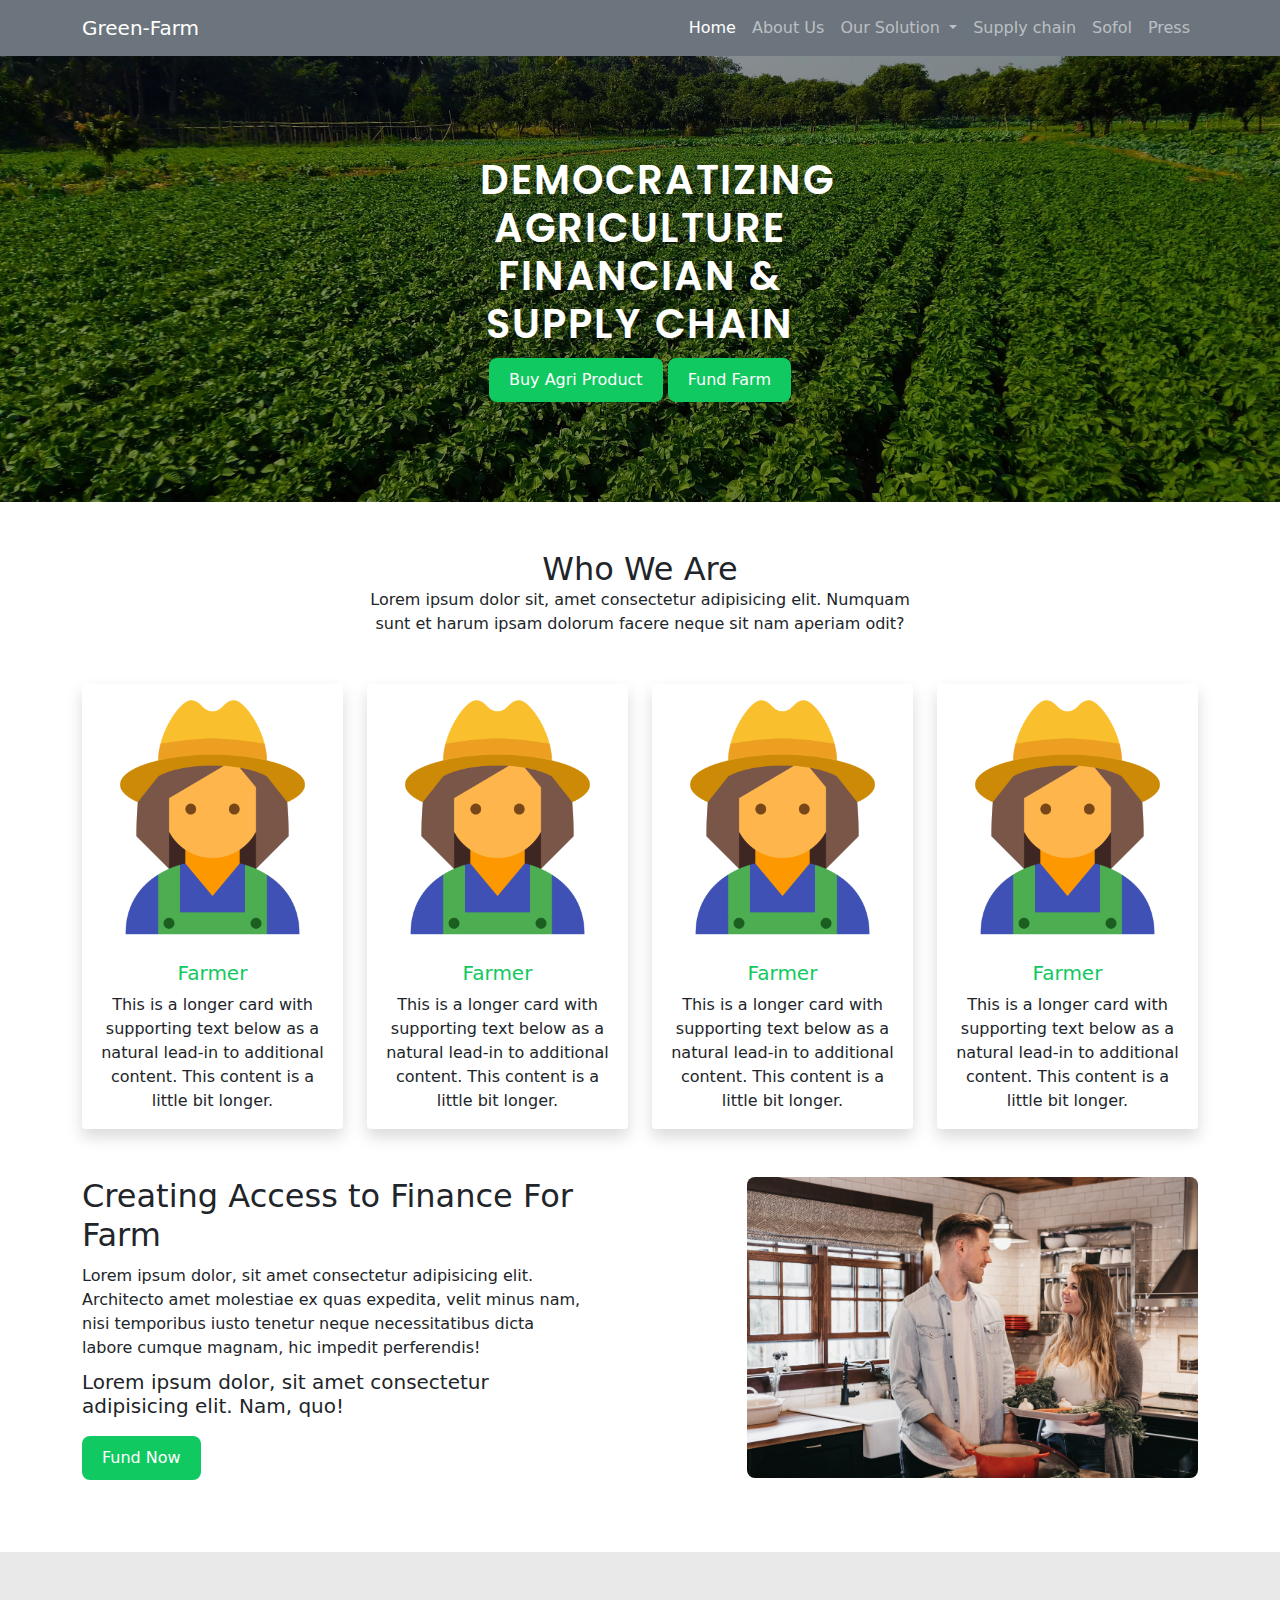
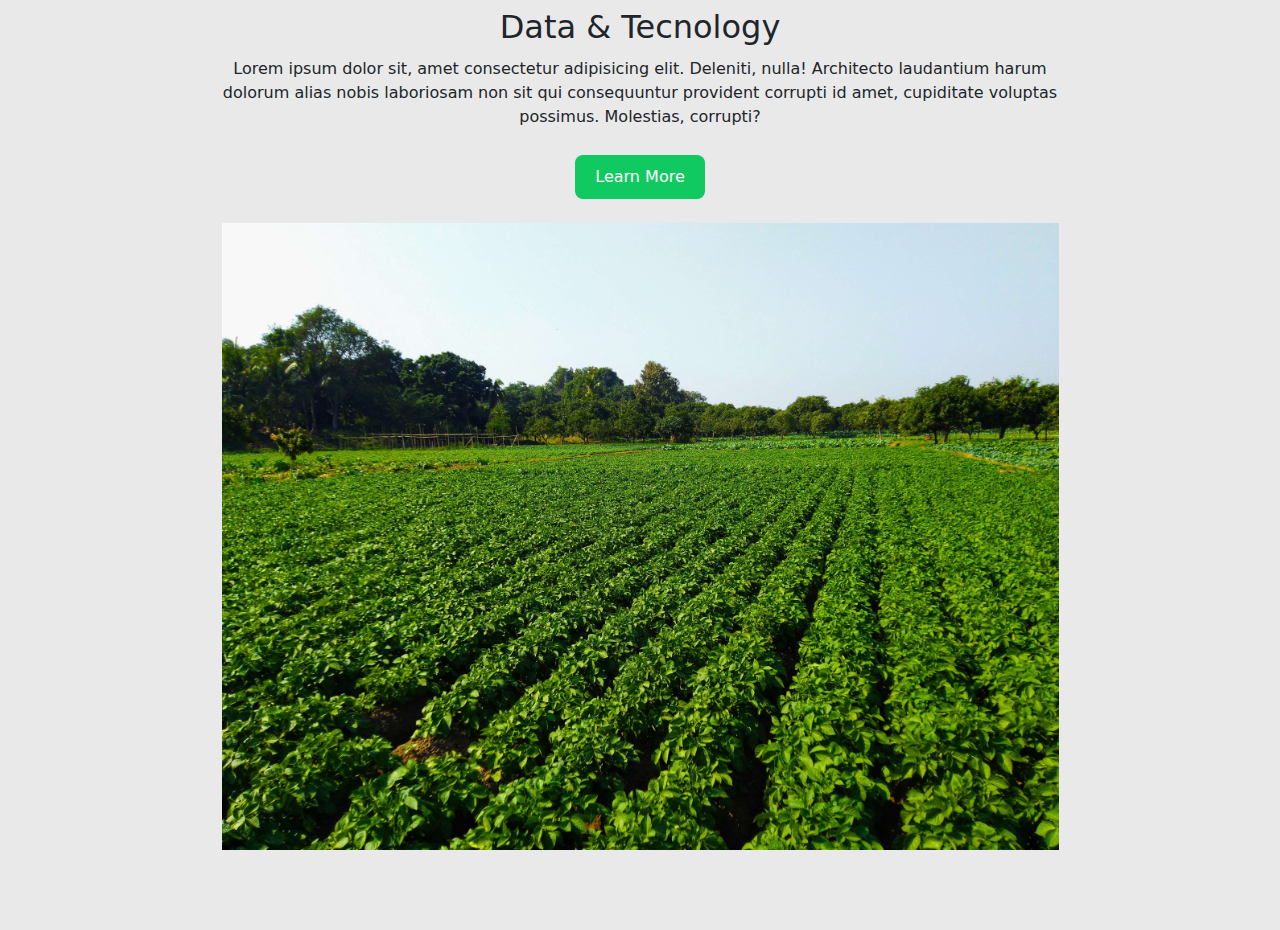
==== index.html @ dd6ae9fb "responsive" ====
<!DOCTYPE html>
<html lang="en">
<head>
    <meta charset="UTF-8">
    <meta http-equiv="X-UA-Compatible" content="IE=edge">
    <meta name="viewport" content="width=device-width, initial-scale=1.0">
    <!-- boostrap css -->
    <link rel="stylesheet" href="css/bootstrap.min.css">
    <!-- custome css -->
    <link rel="stylesheet" href="css/style.css">
    <!-- google font -->
    <link rel="preconnect" href="https://fonts.googleapis.com">
    <link rel="preconnect" href="https://fonts.gstatic.com" crossorigin>
    <link href="https://fonts.googleapis.com/css2?family=Poppins:wght@100;200;300;400;500;600;700;800;900&display=swap"
        rel="stylesheet">
    <title>Document</title>
</head>
<body> 
    <header>
        <!-- navbar start -->
        <nav class="navbar navbar-expand-lg navbar-dark bg-secondary">
            <div class="container">
                <a class="navbar-brand" href="#">
                    <!-- <img src="" alt=""> -->
                    <span>Green-Farm</span>
                </a>
                <button class="navbar-toggler" type="button" data-bs-toggle="collapse" data-bs-target="#navbarSupportedContent"
                    aria-controls="navbarSupportedContent" aria-expanded="false" aria-label="Toggle navigation">
                    <span class="navbar-toggler-icon"></span>
                </button>
                <div class="collapse navbar-collapse" id="navbarSupportedContent">
                    <ul class="navbar-nav ms-auto mb-2 mb-lg-0">
                        <li class="nav-item">
                            <a class="nav-link active" aria-current="page" href="#">Home</a>
                        </li>
                        <li class="nav-item">
                            <a class="nav-link" href="#">About Us</a>
                        </li>
                        <li class="nav-item dropdown">
                            <a class="nav-link dropdown-toggle" href="#" id="navbarDropdown" role="button"
                                data-bs-toggle="dropdown" aria-expanded="false">
                                Our Solution
                            </a>
                            <ul class="dropdown-menu" aria-labelledby="navbarDropdown">
                                <li><a class="dropdown-item" href="#">Action</a></li>
                                <li><a class="dropdown-item" href="#">Another action</a></li>
                                <li>
                                    <hr class="dropdown-divider">
                                </li>
                                <li><a class="dropdown-item" href="#">Something else here</a></li>
                            </ul>
                        </li>
                        <li class="nav-item">
                            <a class="nav-link" href="#">Supply chain</a>
                        </li>
                        <li class="nav-item">
                            <a class="nav-link" href="#">Sofol</a>
                        </li>
                        <li class="nav-item">
                            <a class="nav-link" href="#">Press</a>
                        </li>
                    </ul>
                </div>
            </div>
        </nav>
        <!-- navbar end -->
        <!-- banner part start -->
        <section id="banner-part">
            <div class="banner">
                <div class="overlay">
                    <div class="container">
                       <div class="d-flex justify-content-center align-items-center ">
                            <div class="text-center banner-width">
                                <h1>Democratizing agriculture financian & supply chain</h1>
                                <div class="d-grid gap-3 d-md-block">
                                    <button class=" btn-farm" type="button"><a href="#">Buy Agri Product</a></button>
                                    <button class=" btn-farm " type="button"><a href="#">Fund Farm</a></button>
                                </div>
                            </div>
                       </div>
                    </div>
                </div>
            </div>
        </section>
        <!-- banner part end -->
    </header>
    <main>
        <!-- who-we-are part start  -->
        <section>
            <div class="container my-5">
                <div class="d-flex justify-content-center">
                   <div class="w-50 text-center">
                        <h2>Who We Are</h2>
                        <p>Lorem ipsum dolor sit, amet consectetur adipisicing elit. Numquam sunt et harum ipsam dolorum facere neque sit nam
                            aperiam odit?
                        </p>
                   </div>
                </div>
                <div class="row row-cols-1 row-cols-md-2 row-cols-lg-4 g-4 mt-4 ">
                    <div class="col">
                        <div class="card h-100 shadow border-0">
                            <img src="images/card-img/farmer-30.png" class="card-img-top" alt="...">
                            <div class="card-body text-center">
                                <h5 class="card-title title-text">Farmer</h5>
                                <p class="card-text">This is a longer card with supporting text below as a natural lead-in to additional
                                    content. This content is a little bit longer.</p>
                            </div>
                        </div>
                    </div>
                    <div class="col">
                        <div class="card h-100 shadow border-0">
                            <img src="images/card-img/farmer-30.png" class="card-img-top" alt="...">
                            <div class="card-body text-center">
                                <h5 class="card-title title-text">Farmer</h5>
                                <p class="card-text">This is a longer card with supporting text below as a natural lead-in to additional
                                    content. This content is a little bit longer.</p>
                            </div>
                        </div>
                    </div>
                    <div class="col">
                        <div class="card h-100 shadow border-0">
                            <img src="images/card-img/farmer-30.png" class="card-img-top" alt="...">
                            <div class="card-body text-center">
                                <h5 class="card-title title-text">Farmer</h5>
                                <p class="card-text">This is a longer card with supporting text below as a natural lead-in to additional
                                    content. This content is a little bit longer.</p>
                            </div>
                        </div>
                    </div>
                    <div class="col">
                        <div class="card h-100 shadow border-0">
                            <img src="images/card-img/farmer-30.png" class="card-img-top" alt="...">
                            <div class="card-body text-center">
                                <h5 class="card-title title-text">Farmer</h5>
                                <p class="card-text">This is a longer card with supporting text below as a natural lead-in to additional
                                    content. This content is a little bit longer.</p>
                            </div>
                        </div>
                    </div>
                </div>
            </div>
        </section>
        <!-- who-we-are part end  -->
        <!-- Finance for farm start -->
        <section>
            <div class="container my-5">
                <div class="row">
                    <div class="col-12 col-md-12 col-lg-7  text-padding">
                        <h2 class="text-bottom">Creating Access to Finance For Farm</h2>
                        <p class="text-bottom" >Lorem ipsum dolor, sit amet consectetur adipisicing elit. Architecto amet molestiae ex quas expedita, velit minus nam, nisi temporibus iusto tenetur neque necessitatibus dicta labore cumque magnam, hic impedit perferendis!</p>
                        <h5 class="text-bottom">Lorem ipsum dolor, sit amet consectetur adipisicing elit. Nam, quo!</h5>
                        <button class="btn-farm mt-2 mb-md-4" type="button"><a href="#">Fund Now </a></button>
                    </div>
                    <div class="col-12 col-md-12 col-lg-5">
                        <img src="images/we.jpg" class="img-fluid image-border" alt="">
                    </div>
                </div>

            </div>
        </section>
        <!-- Finance for farm end-->
        <!-- Data and tecnology start -->
            <section class="bg-data p-2">
                <div class="container my-5">
                    <div class="d-flex justify-content-center">
                        <div class="w-75 text-center">
                            <h2 class="text-bottom">Data & Tecnology</h2>
                            <p class="text-bottom">Lorem ipsum dolor sit, amet consectetur adipisicing elit. Deleniti, nulla! Architecto laudantium harum dolorum alias nobis laboriosam non sit qui consequuntur provident corrupti id amet, cupiditate voluptas possimus. Molestias, corrupti?
                            </p>
                            <button class="btn-farm mt-3" type="button"><a href="#">Learn More </a></button>
                            <img src="images/farm-1.jpg" class="img-fluid mt-4 mb-md-4" alt="">
                        </div>
                    </div>
                </div>
            </section>        
        <!-- Data and tecnology end -->
    </main>

    




  <script src="js/jquery-1.12.4.min.js"></script>
  <script src="js/bootstrap.bundle.min.js"></script>
  <script src="js/script.js"></script>  
</body>
</html>
---- css/style.css ----
*{
    margin: 0;
    padding: 0;
}
ul,li{
    list-style: none;
}
a{
    display: inline-block;
    text-decoration: none;
}
h1,h2,h3,h4,h5,h6,p{
    margin: 0;
}
/* banner part */
#banner-part .banner{
    background: url(../images/farm-1.jpg) no-repeat center;
    background-size: cover;
}
#banner-part .banner .overlay{
    width: 100%;
    height: 100%;
    background: rgba(0, 0, 0,0.4);
    color: #fff;
    padding: 100px;
}
#banner-part .banner .overlay .banner-width{
    width: 25vw;
}
#banner-part .banner .overlay h1{
    text-transform: uppercase;
    font-size: 40px;
    font-family: 'Poppins', sans-serif;
    font-weight: 600;
    letter-spacing: 2px;
}
#banner-part .banner .overlay button{
    margin-top: 10px;
    transition: .4s;
}
button a{
    color: #fff;
    transition: .4s;
}
.btn-farm{
    border: none;
    background-color: rgb(16, 201, 96);
    padding: 10px 20px;
    border-radius: 8px;
}
#banner-part .banner .overlay button:hover{
    background-color: #fff;
}
#banner-part .banner .overlay button:hover a{
    color: rgb(16, 201, 96);
}
/* who we are part */
.title-text{
    color: rgb(16, 201, 96);
}
/* Finance for farm start  */
.text-padding{
    padding-right: 150px;
}
.text-bottom{
    margin-bottom: 10px;
}
.image-border{
    border-radius: 8px;
}
/* data and technology */
.bg-data{
    background-color: rgba(192, 192, 192, 0.356);
}
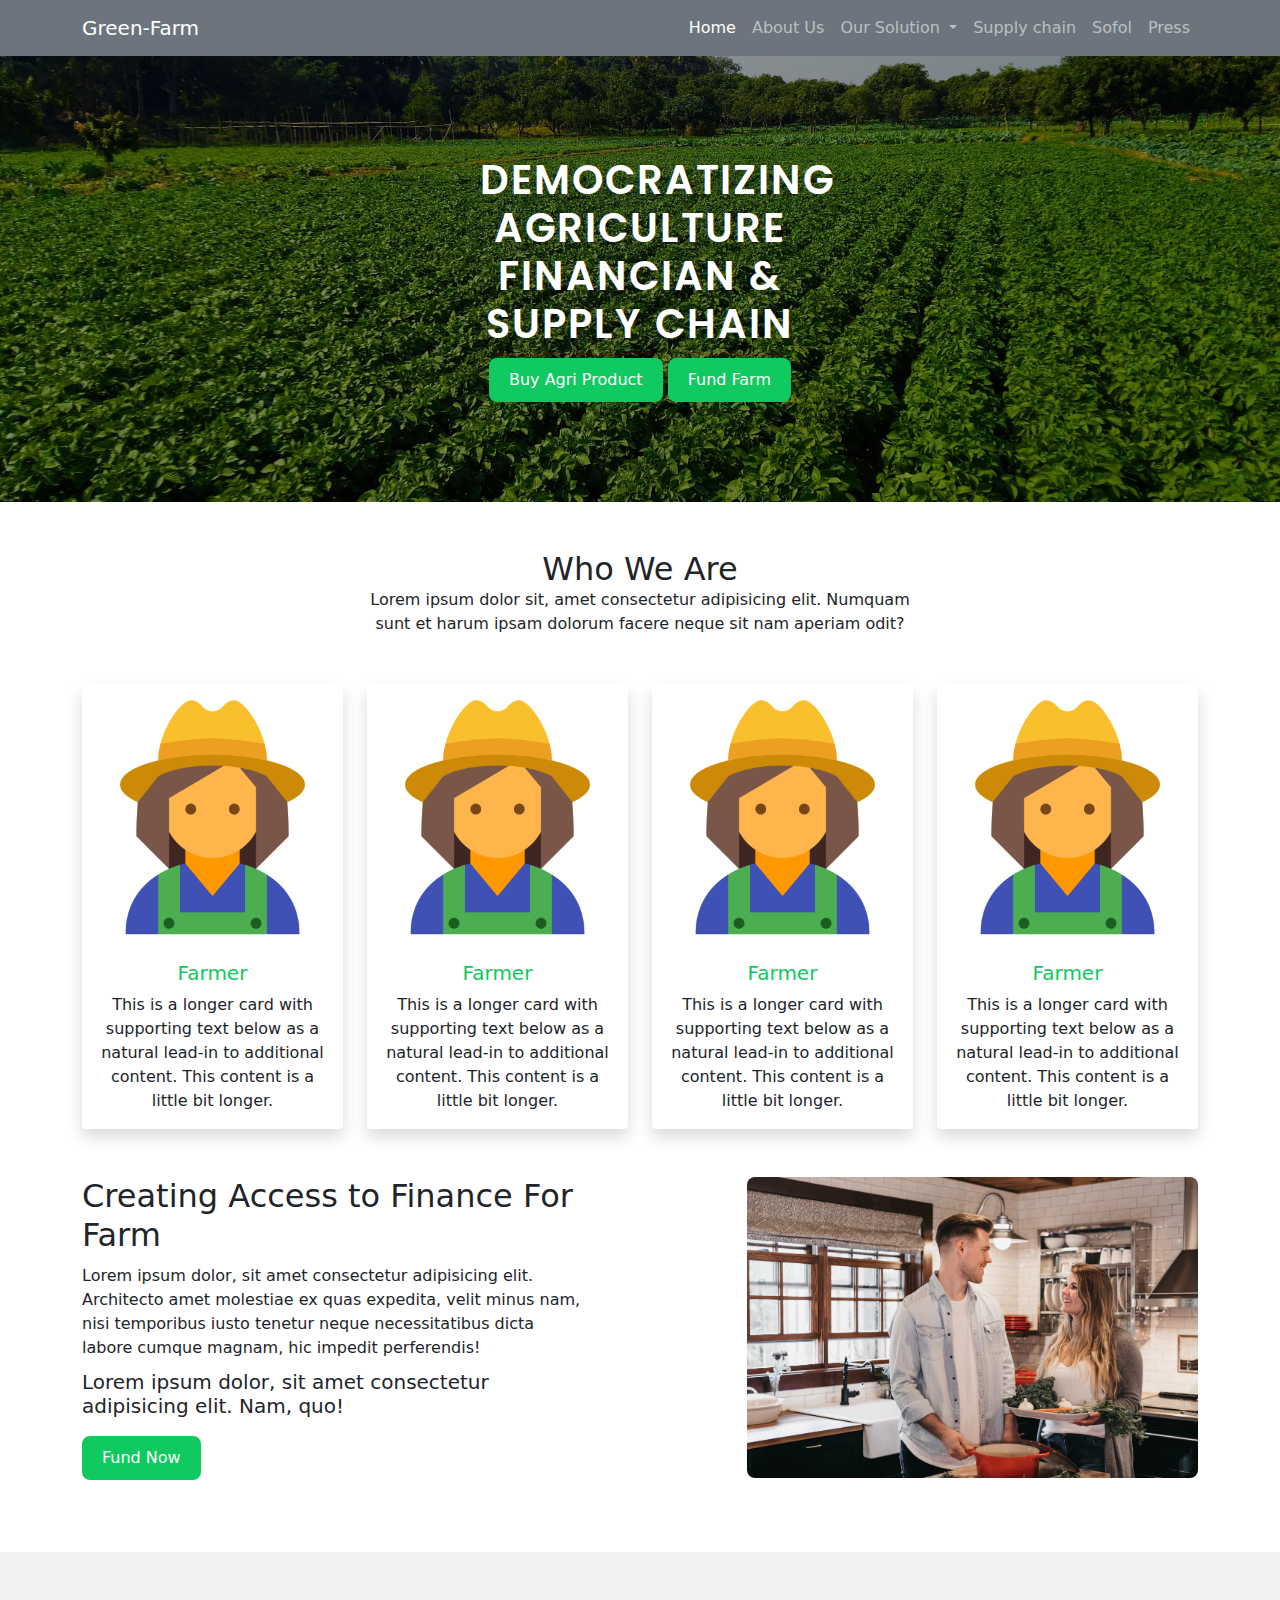
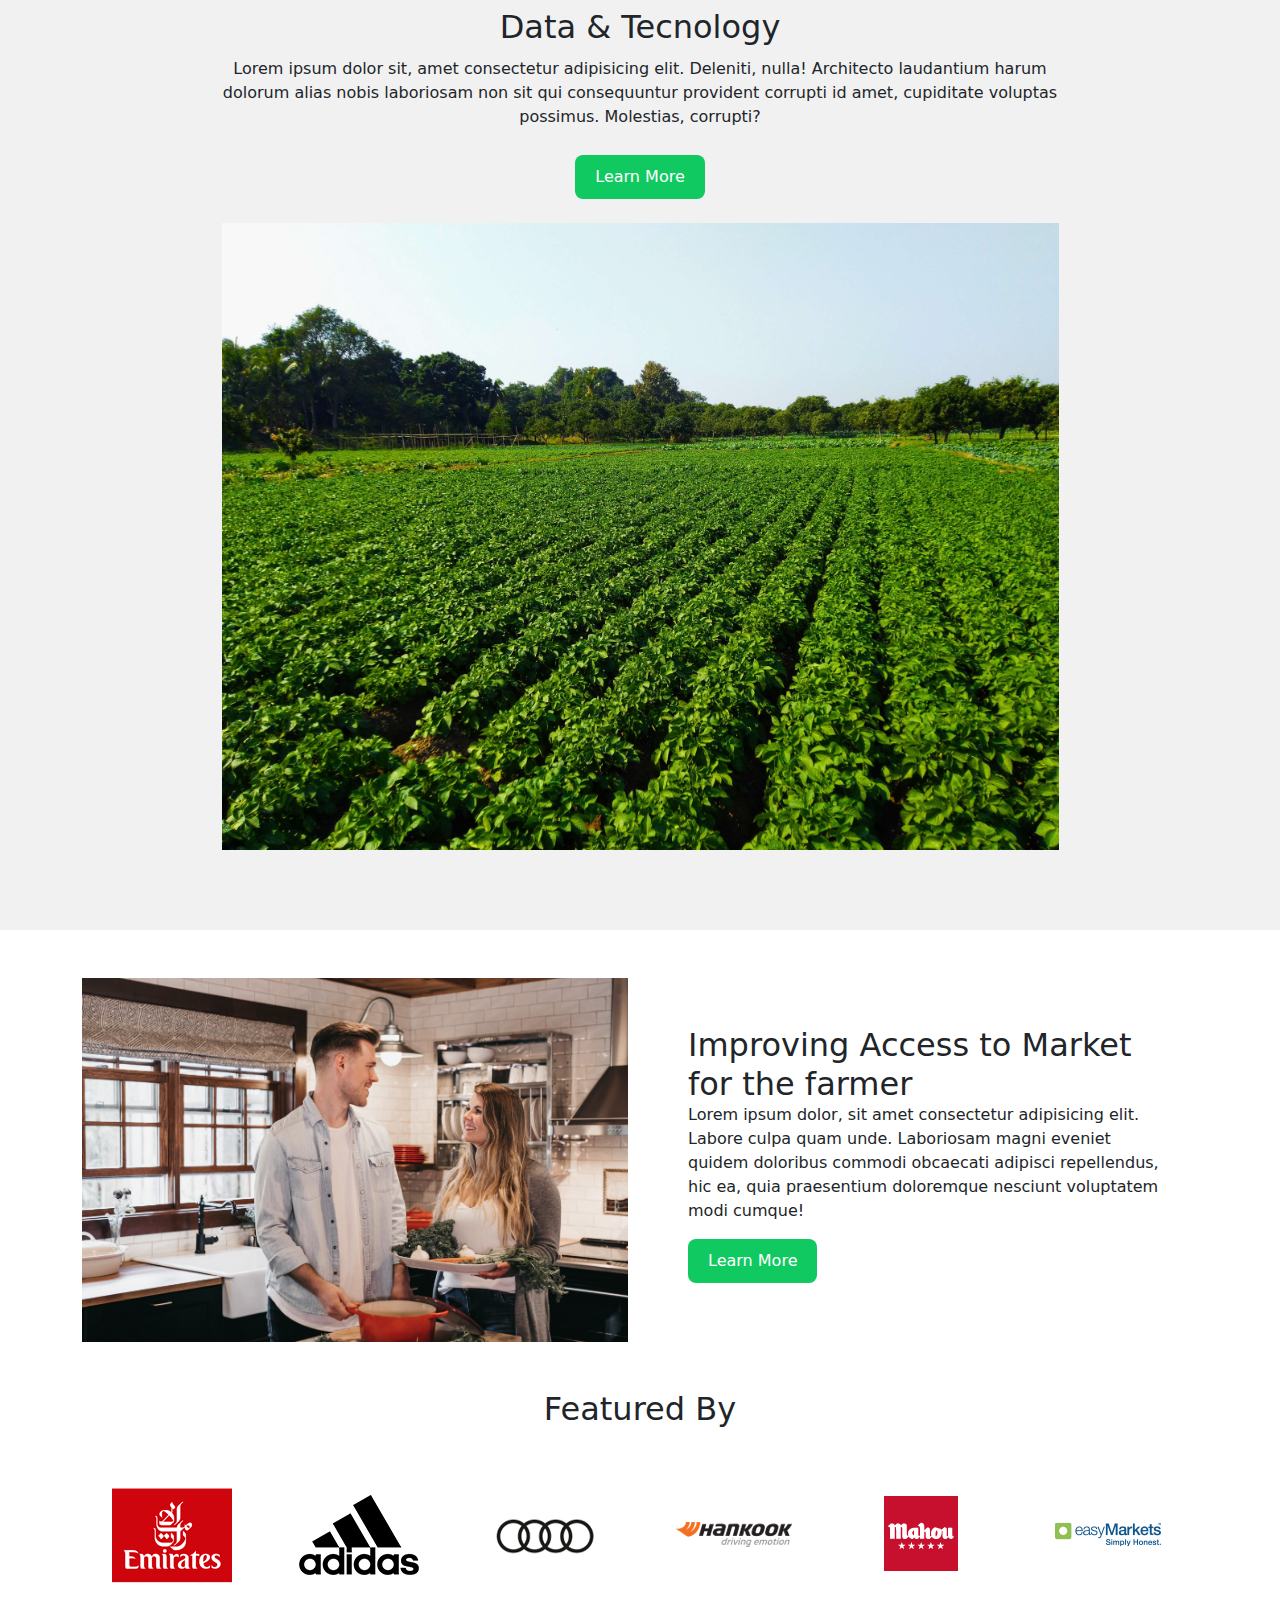
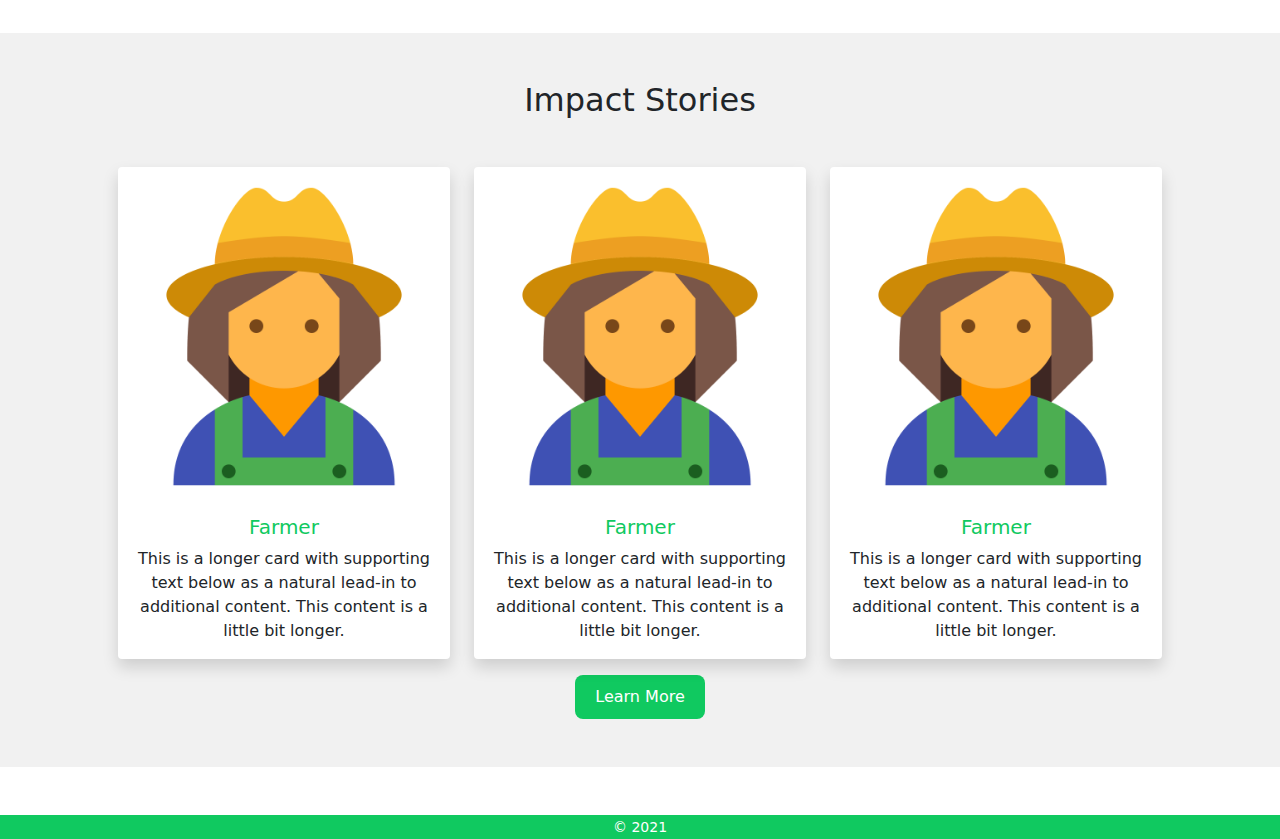
==== commit feac5647: "responsive" ====
--- a/index.html
+++ b/index.html
@@ -149,7 +149,7 @@
                         <h2 class="text-bottom">Creating Access to Finance For Farm</h2>
                         <p class="text-bottom" >Lorem ipsum dolor, sit amet consectetur adipisicing elit. Architecto amet molestiae ex quas expedita, velit minus nam, nisi temporibus iusto tenetur neque necessitatibus dicta labore cumque magnam, hic impedit perferendis!</p>
                         <h5 class="text-bottom">Lorem ipsum dolor, sit amet consectetur adipisicing elit. Nam, quo!</h5>
-                        <button class="btn-farm mt-2 mb-md-4" type="button"><a href="#">Fund Now </a></button>
+                        <button class="btn-farm mt-2 mb-md-4 mb-4" type="button"><a href="#">Fund Now </a></button>
                     </div>
                     <div class="col-12 col-md-12 col-lg-5">
                         <img src="images/we.jpg" class="img-fluid image-border" alt="">
@@ -174,7 +174,108 @@
                 </div>
             </section>        
         <!-- Data and tecnology end -->
+        <!-- Improving part start -->
+        <section>
+            <div class="container my-5">
+                <div class="row">
+                    <div class="col-12 col-md-12 col-lg-6">
+                        <img src="images/we.jpg" class="img-fluid" alt="">
+                    </div>
+                    <div class="col-12 col-md-12 col-lg-6 p-5">
+                        <h2>Improving Access to Market for the farmer</h2>
+                        <p>Lorem ipsum dolor, sit amet consectetur adipisicing elit. Labore culpa quam unde. Laboriosam magni eveniet quidem doloribus commodi obcaecati adipisci repellendus, hic ea, quia praesentium doloremque nesciunt voluptatem modi cumque!</p>
+                        <button class="btn-farm mt-3" type="button"><a href="#">Learn More </a></button>
+                    </div>
+                </div>
+            </div>
+        </section>
+        <!-- Improving part end -->
+        <!-- featured part start -->
+        <section>
+            <div class="container my-5">
+                <div class="d-flex justify-content-center">
+                    <div class="w-50 text-center">
+                        <h2>Featured By</h2>
+                    </div>
+                </div>
+                <div class="row mt-5 g-2 text-center">
+                    <div class="col-6 col-md-3 col-lg-2">
+                        <img src="images/patner-logo/patner-1.png" class="img-fluid" alt="">
+                    </div>
+                    <div class="col-6 col-md-3 col-lg-2">
+                        <img src="images/patner-logo/patner-2.png" class="img-fluid" alt="">
+                    </div>
+                    <div class="col-6 col-md-3 col-lg-2">
+                        <img src="images/patner-logo/patner-3.png" class="img-fluid" alt="">
+                    </div>
+                    <div class="col-6 col-md-3 col-lg-2">
+                        <img src="images/patner-logo/patner-4.png" class="img-fluid" alt="">
+                    </div>
+                    <div class="col-6 col-md-3 col-lg-2">
+                        <img src="images/patner-logo/patner-5.png" class="img-fluid" alt="">
+                    </div>
+                    <div class="col-6 col-md-3 col-lg-2">
+                        <img src="images/patner-logo/patner-6.png" class="img-fluid" alt="">
+                    </div>
+                </div>
+            </div>
+        </section>
+        <!-- featured part end -->
+        <!-- stroies start -->
+                <section class="bg-data">
+                    <div class="container my-5 p-5">
+                        <div class="d-flex justify-content-center">
+                            <div class="w-50 text-center">
+                                <h2>Impact Stories</h2>
+                            </div>
+                        </div>
+                        <div class="row row-cols-1 row-cols-md-2 row-cols-lg-3 g-4 mt-4 ">
+                            <div class="col">
+                                <div class="card h-100 shadow border-0">
+                                    <img src="images/card-img/farmer-30.png" class="card-img-top" alt="...">
+                                    <div class="card-body text-center">
+                                        <h5 class="card-title title-text">Farmer</h5>
+                                        <p class="card-text">This is a longer card with supporting text below as a natural lead-in to
+                                            additional
+                                            content. This content is a little bit longer.</p>
+                                    </div>
+                                </div>
+                            </div>
+                            <div class="col">
+                                <div class="card h-100 shadow border-0">
+                                    <img src="images/card-img/farmer-30.png" class="card-img-top" alt="...">
+                                    <div class="card-body text-center">
+                                        <h5 class="card-title title-text">Farmer</h5>
+                                        <p class="card-text">This is a longer card with supporting text below as a natural lead-in to
+                                            additional
+                                            content. This content is a little bit longer.</p>
+                                    </div>
+                                </div>
+                            </div>
+                            <div class="col">
+                                <div class="card h-100 shadow border-0">
+                                    <img src="images/card-img/farmer-30.png" class="card-img-top" alt="...">
+                                    <div class="card-body text-center">
+                                        <h5 class="card-title title-text">Farmer</h5>
+                                        <p class="card-text">This is a longer card with supporting text below as a natural lead-in to
+                                            additional
+                                            content. This content is a little bit longer.</p>
+                                    </div>
+                                </div>
+                            </div>
+                        </div>
+                        <div class="text-center">
+                            <button class="btn-farm mt-3 " type="button"><a href="#">Learn More </a></button>
+                        </div>
+                    </div>
+                </section>
+        <!-- stroies end -->
     </main>
+    <!-- footer start -->
+    <footer class="mt-5 text-center">
+        <small class="text-white">&copy; 2021 </small>
+    </footer>
+    <!-- footer end -->
 
     
 
--- a/css/style.css
+++ b/css/style.css
@@ -70,5 +70,9 @@
 }
 /* data and technology */
 .bg-data{
-    background-color: rgba(192, 192, 192, 0.356);
+    background-color: #f1f1f1;
 }
+/* footer */
+footer{
+    background-color: rgb(16, 201, 96) ;
+}
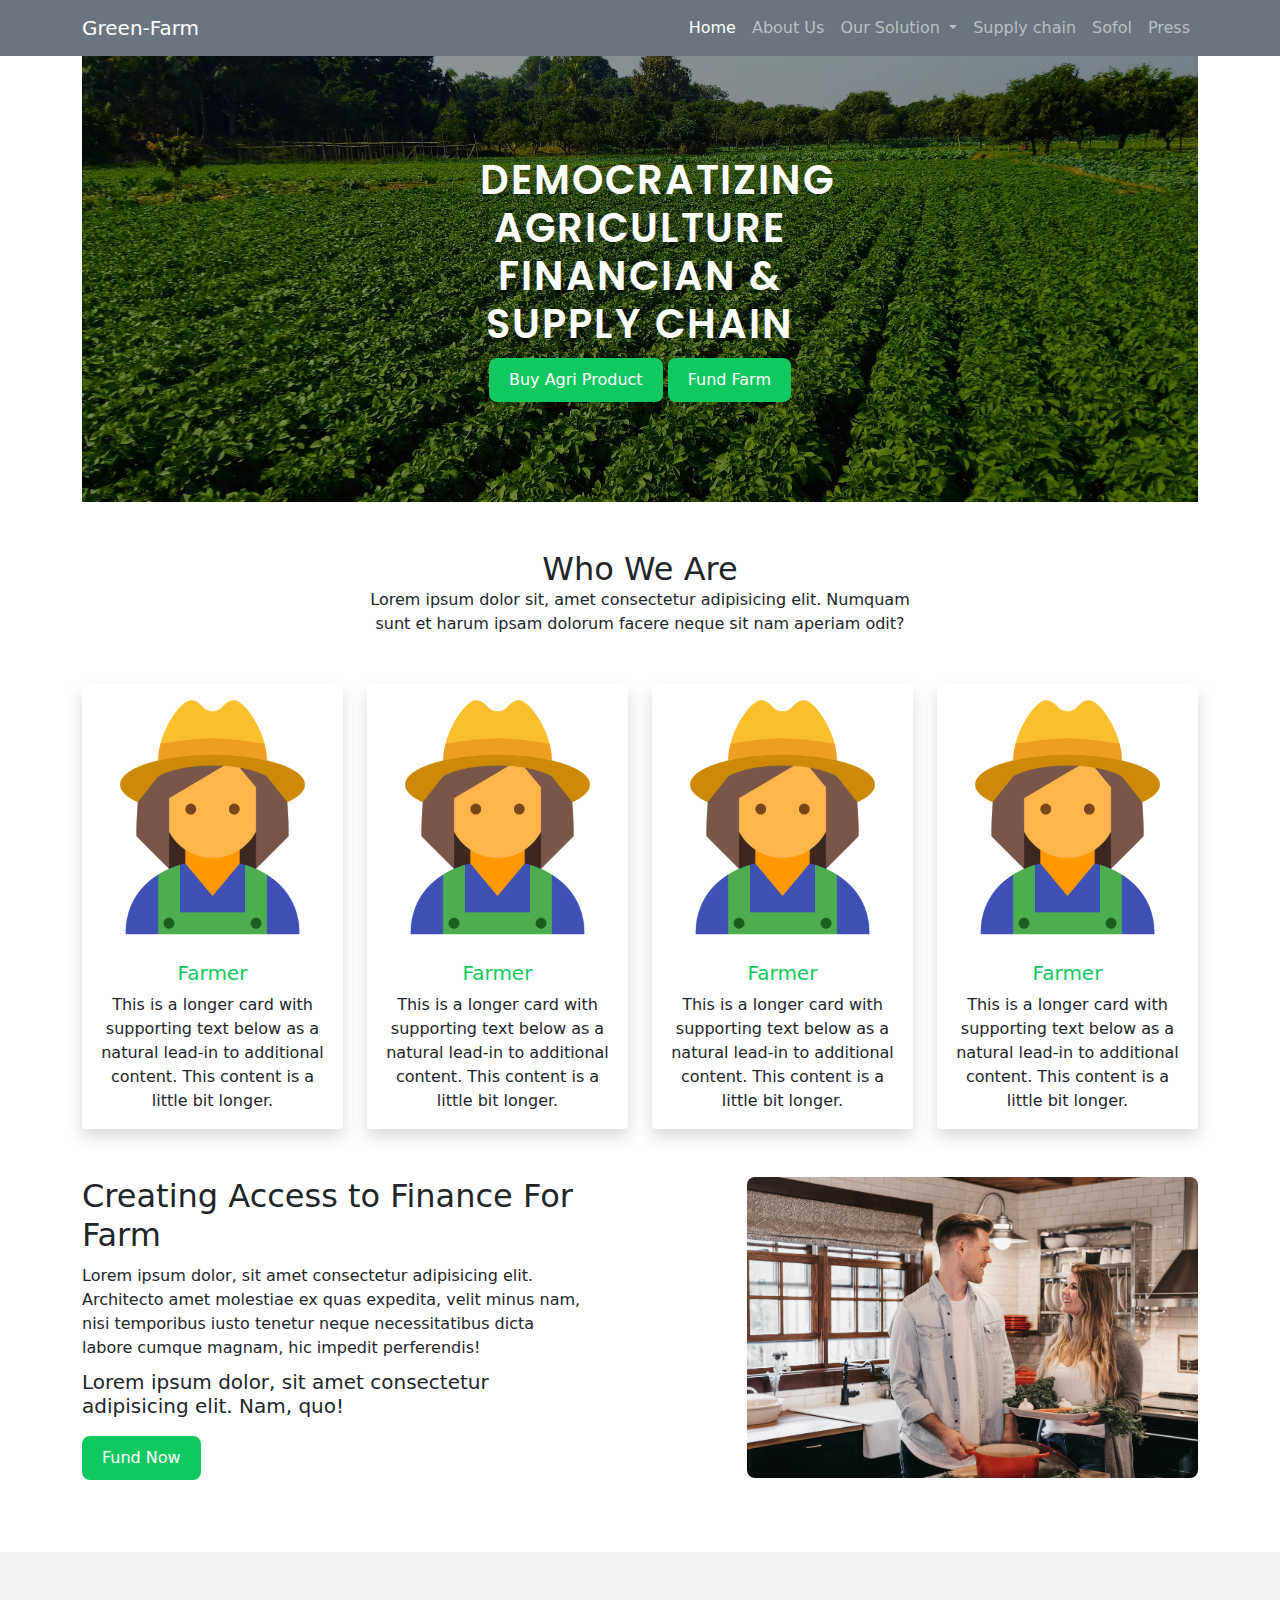
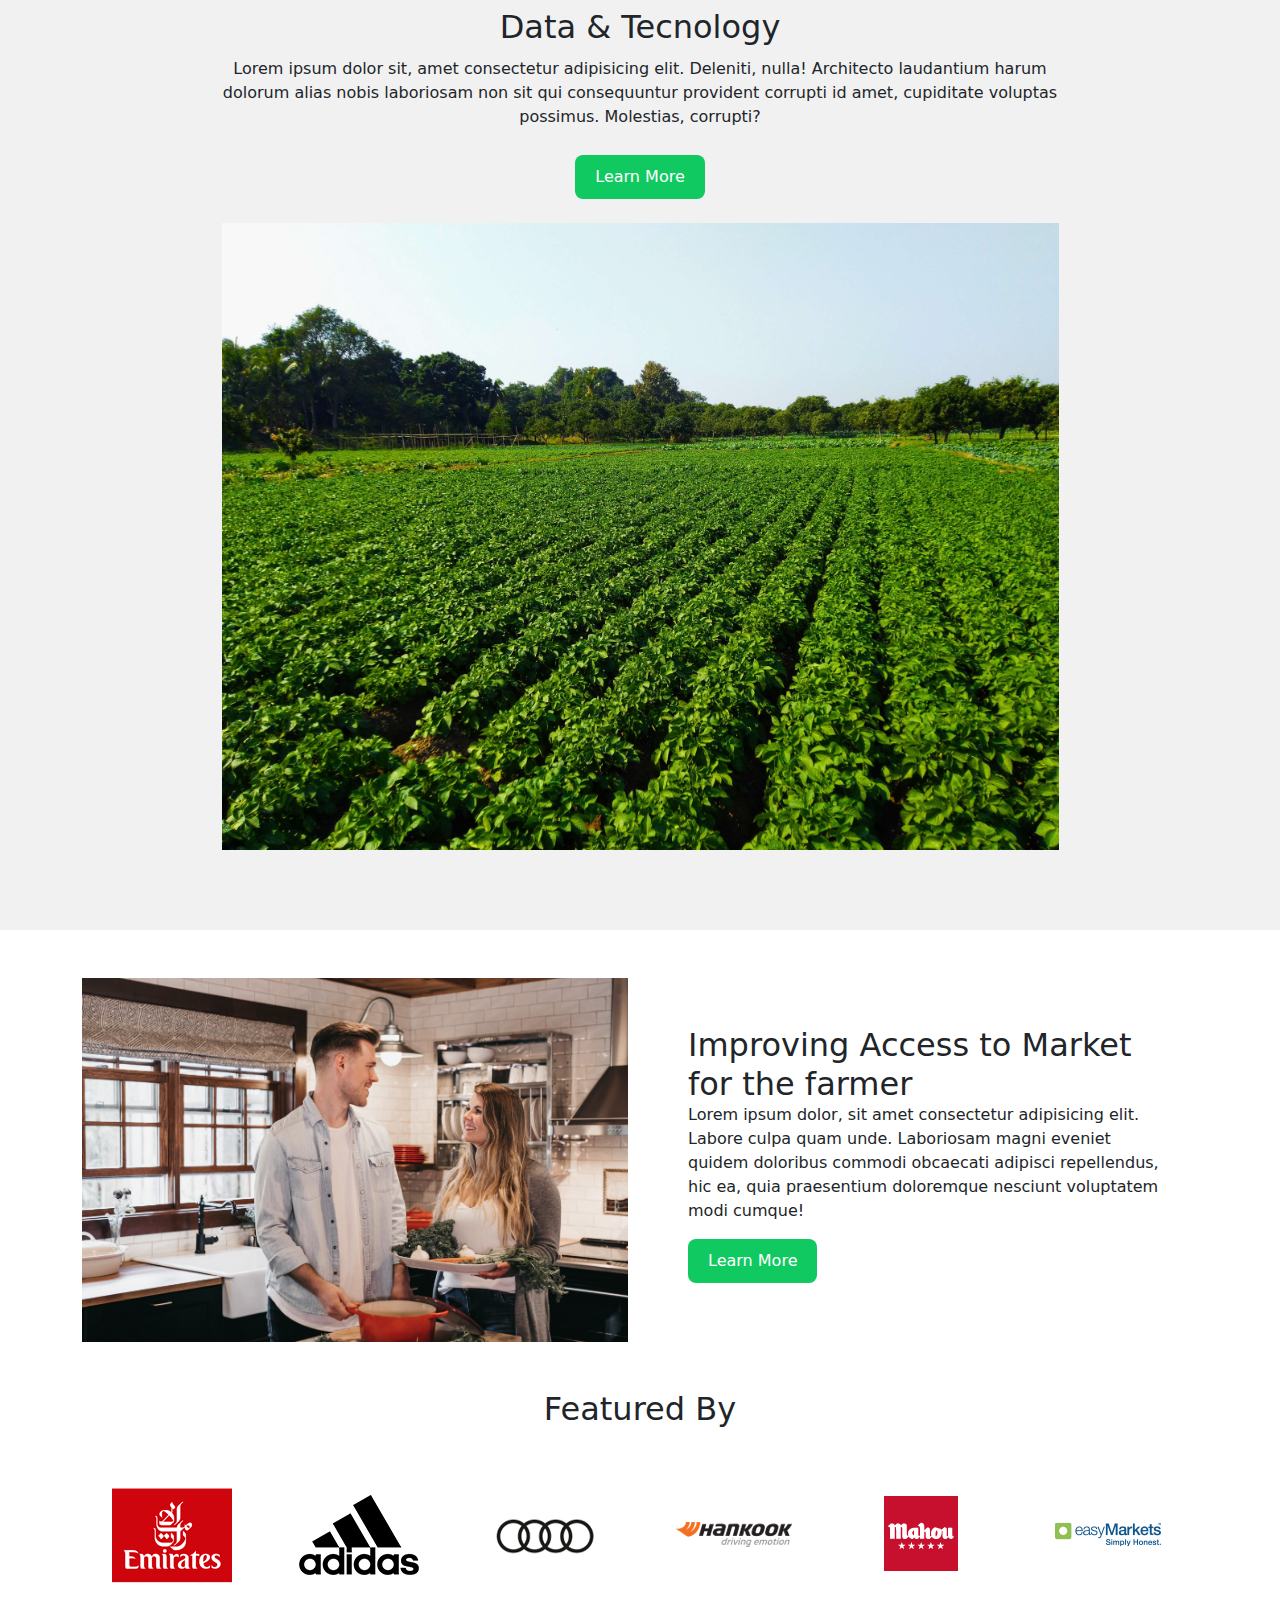
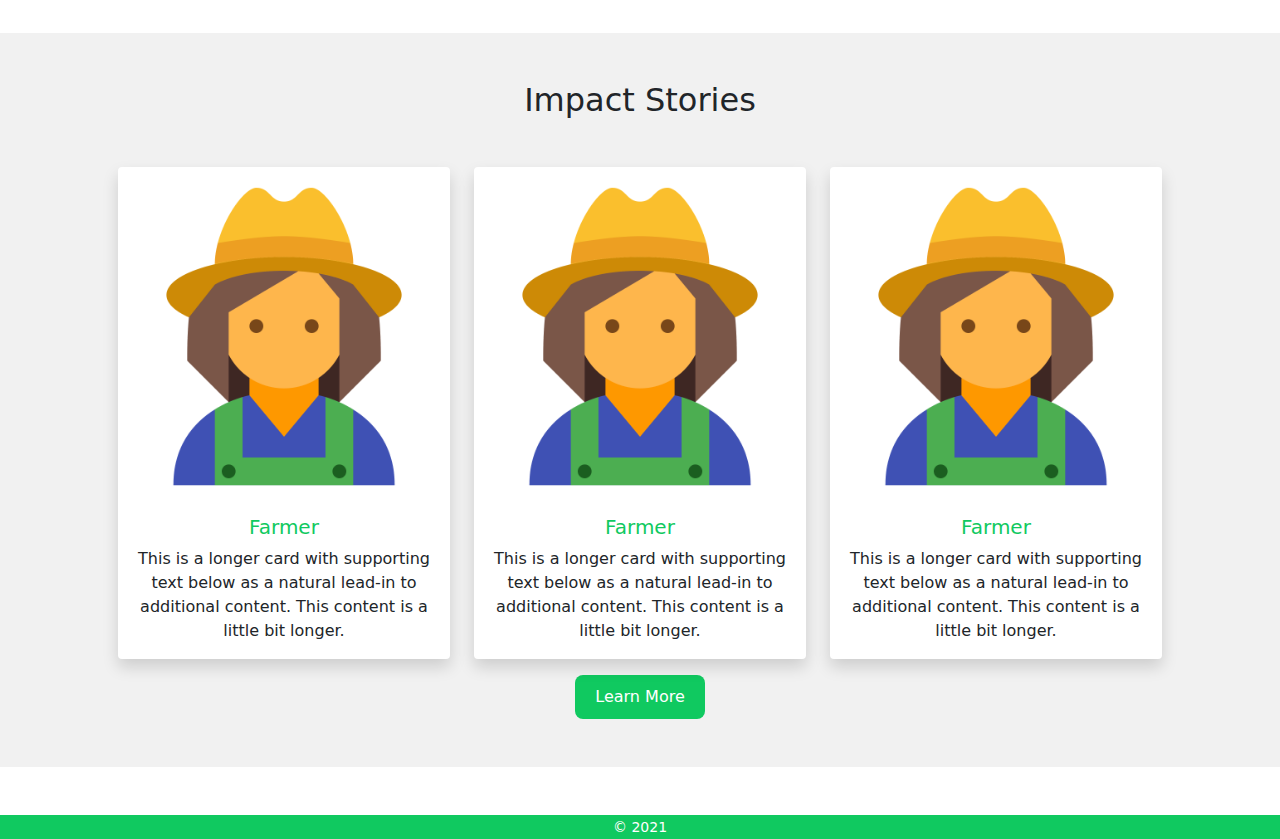
==== commit dddf6006: "responsive" ====
--- a/index.html
+++ b/index.html
@@ -66,9 +66,9 @@
         <!-- navbar end -->
         <!-- banner part start -->
         <section id="banner-part">
-            <div class="banner">
-                <div class="overlay">
-                    <div class="container">
+            <div class="container">
+                <div class="banner">
+                    <div class="overlay">
                        <div class="d-flex justify-content-center align-items-center ">
                             <div class="text-center banner-width">
                                 <h1>Democratizing agriculture financian & supply chain</h1>
@@ -81,7 +81,7 @@
                     </div>
                 </div>
             </div>
-        </section>
+        </section> 
         <!-- banner part end -->
     </header>
     <main>
@@ -142,8 +142,8 @@
         </section>
         <!-- who-we-are part end  -->
         <!-- Finance for farm start -->
-        <section>
-            <div class="container my-5">
+        <section class="container my-5">
+            <div >
                 <div class="row">
                     <div class="col-12 col-md-12 col-lg-7  text-padding">
                         <h2 class="text-bottom">Creating Access to Finance For Farm</h2>
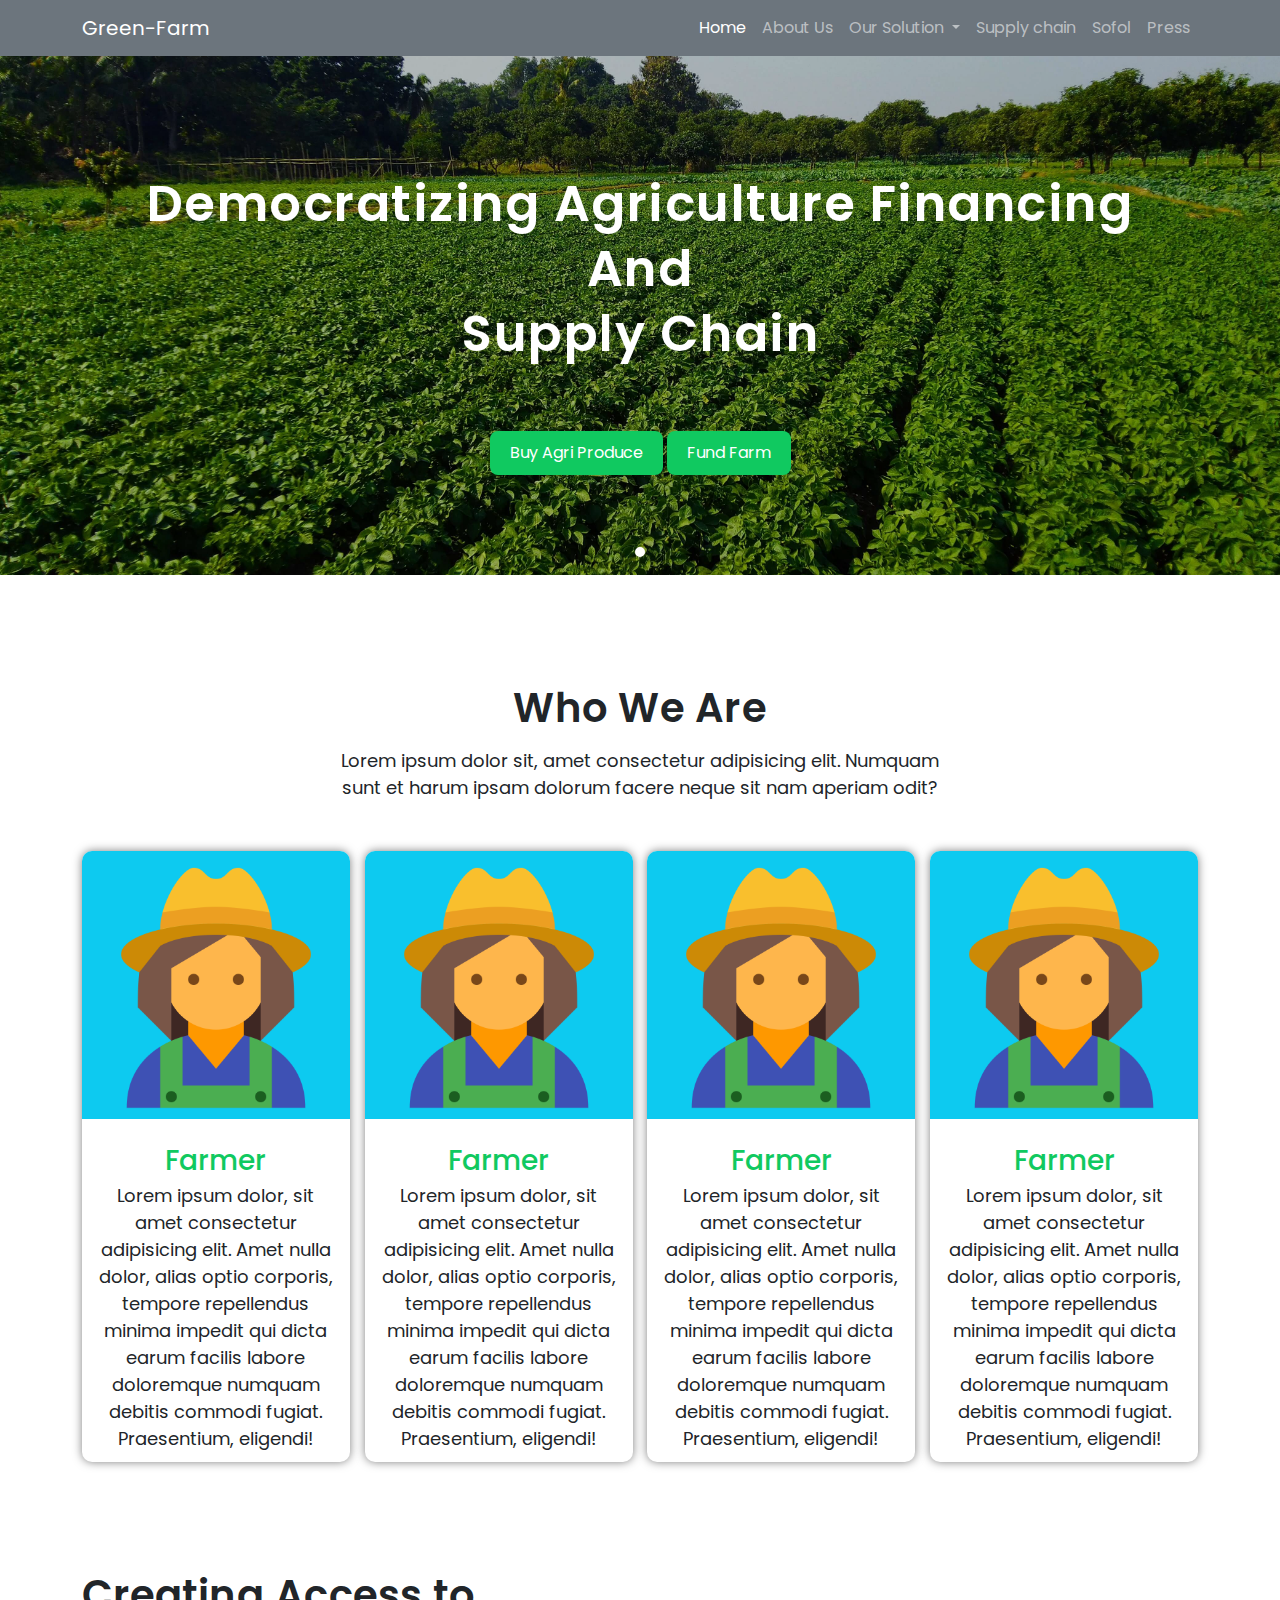
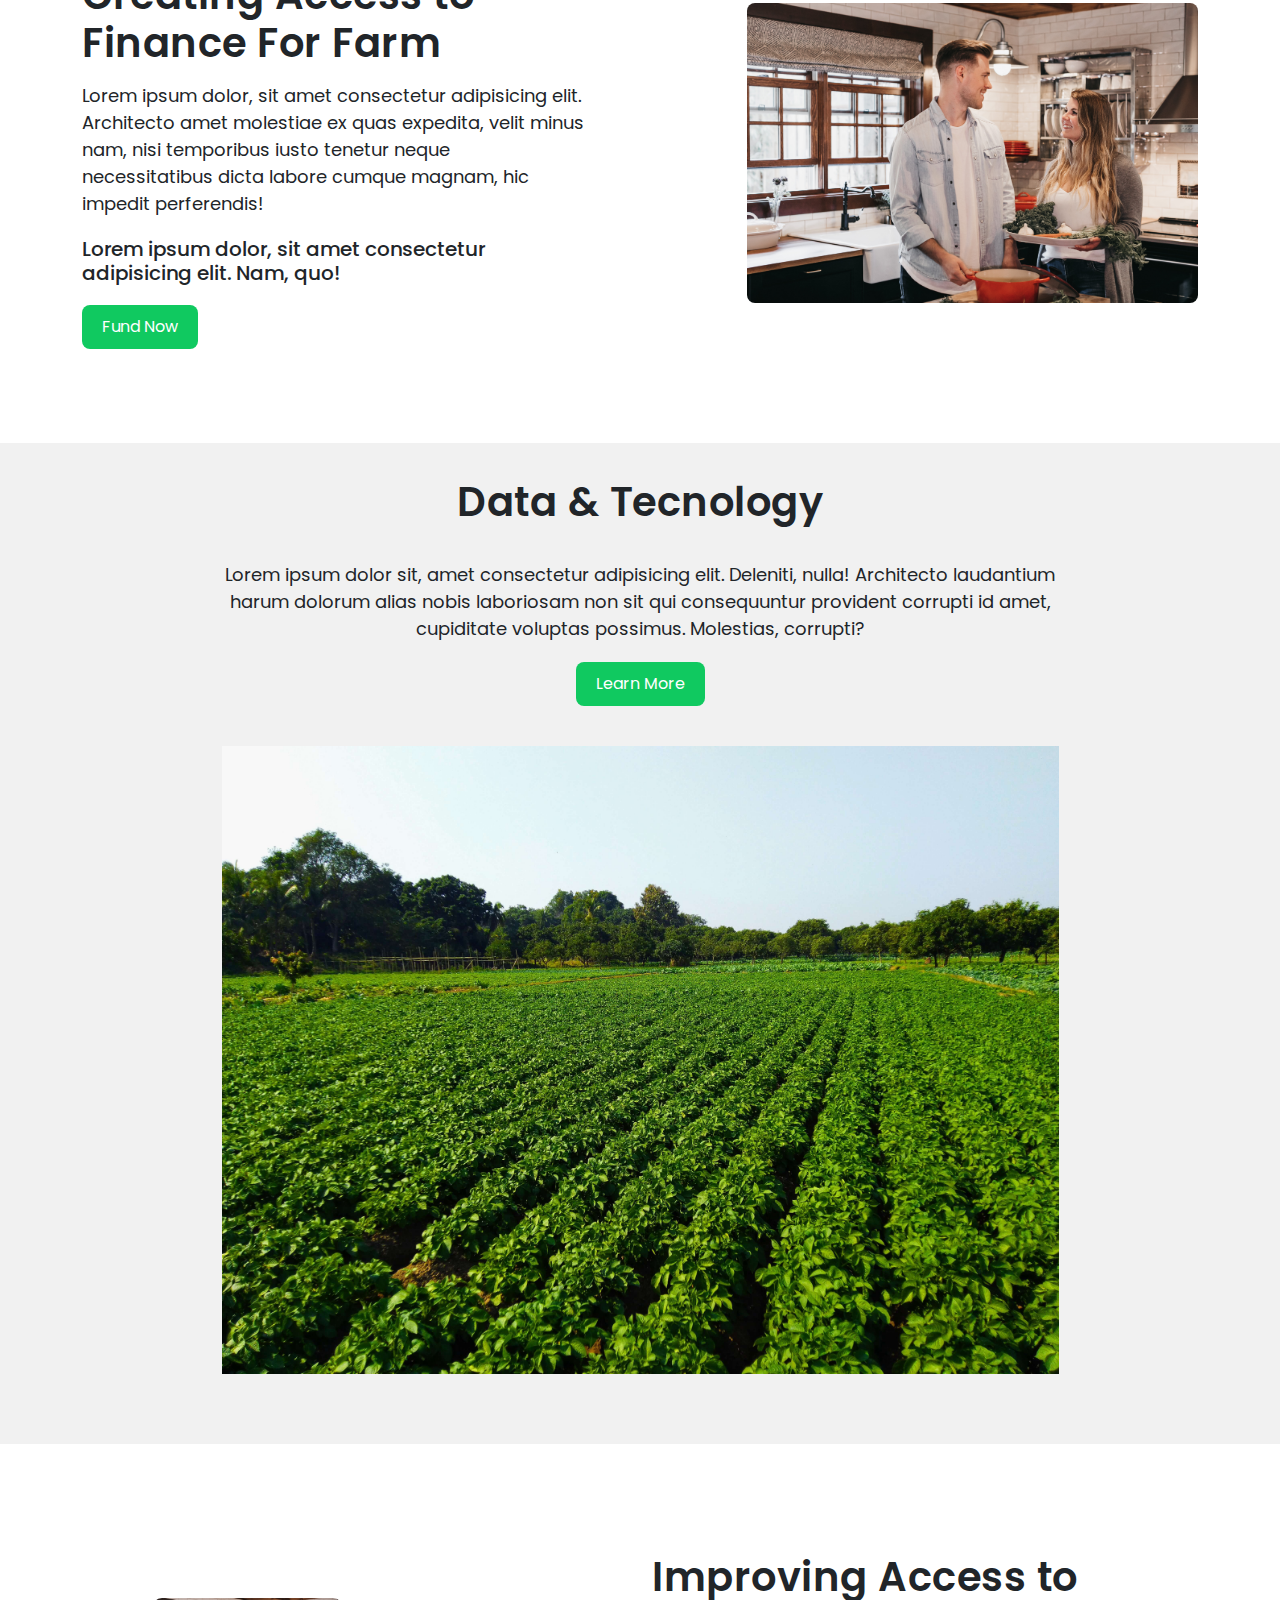
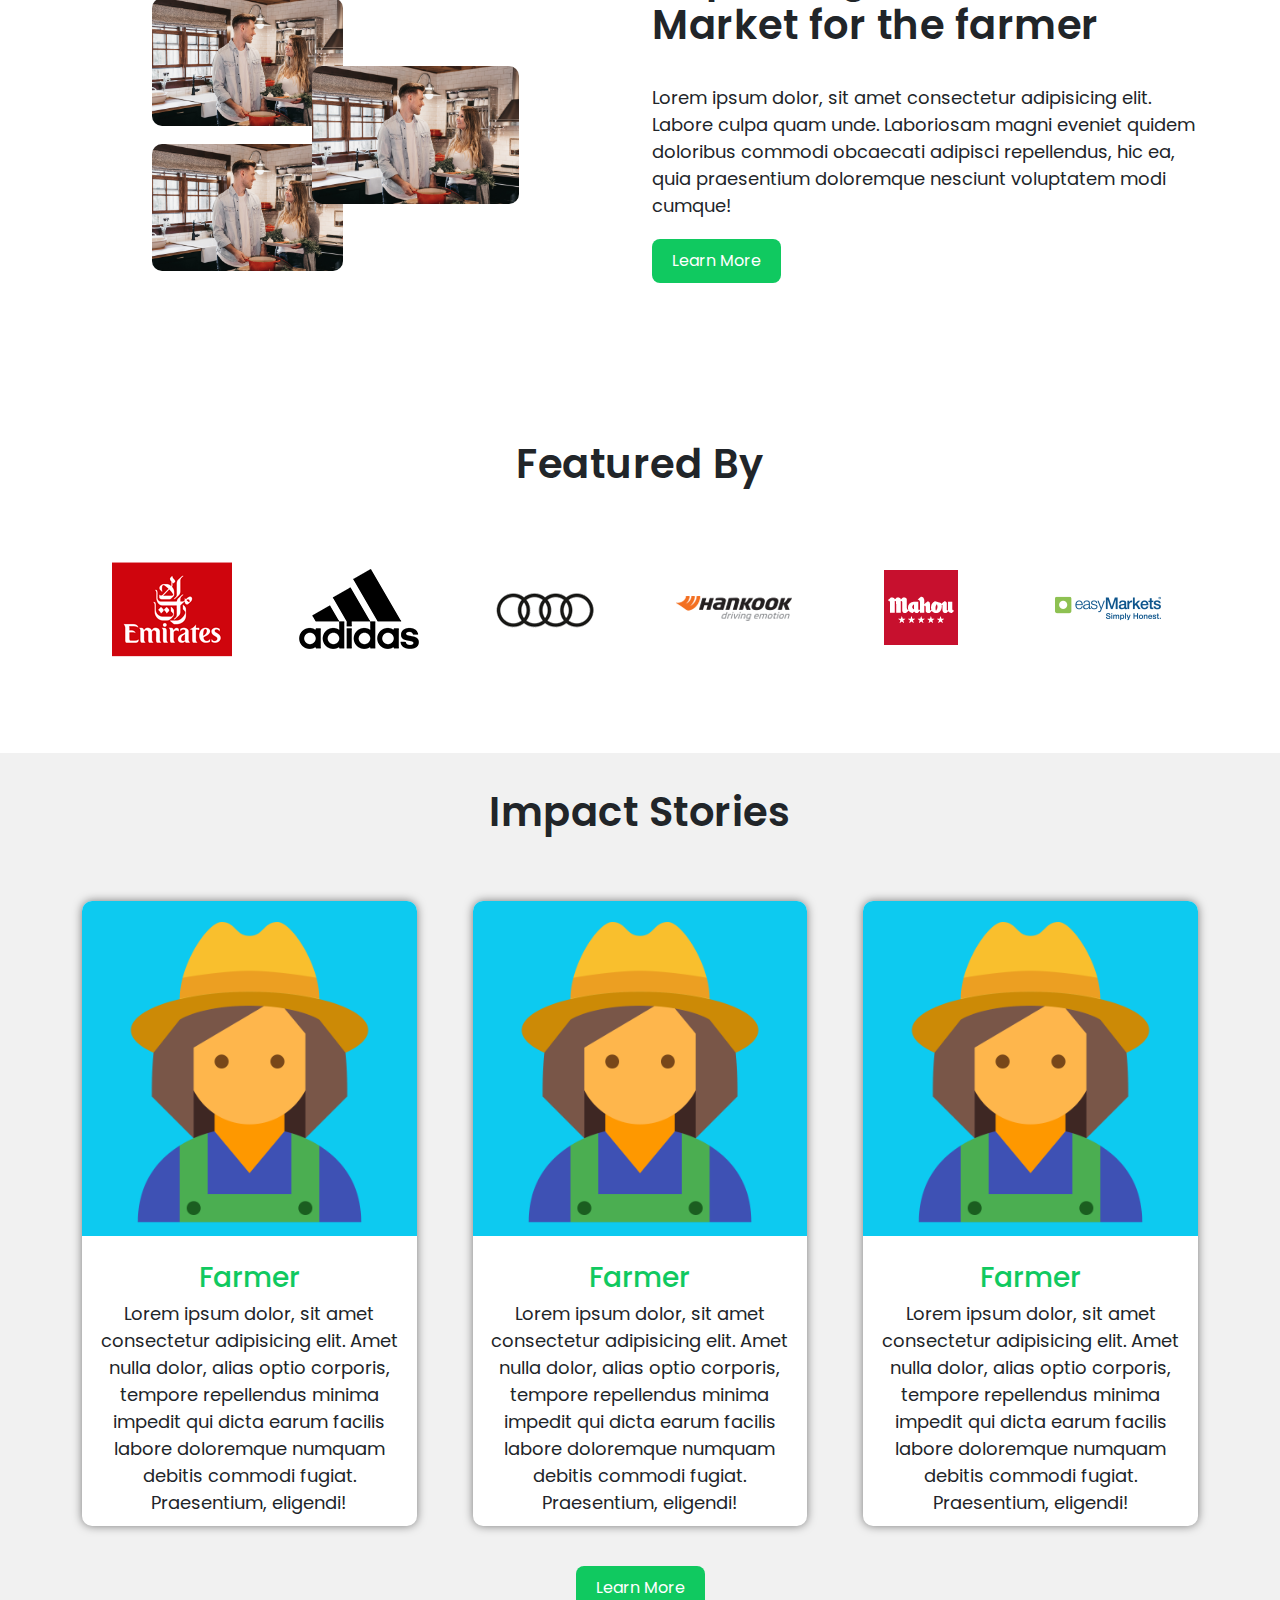
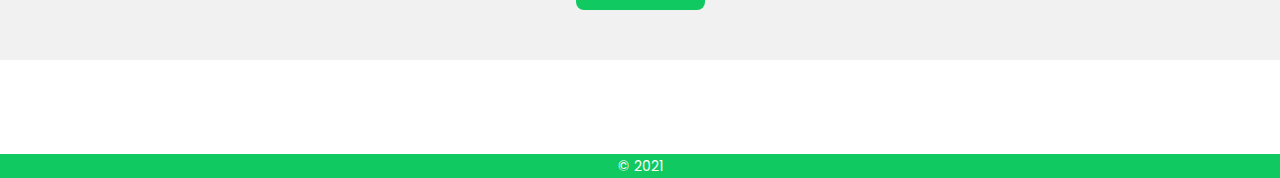
==== commit f8051579: "responsive" ====
--- a/index.html
+++ b/index.html
@@ -6,8 +6,13 @@
     <meta name="viewport" content="width=device-width, initial-scale=1.0">
     <!-- boostrap css -->
     <link rel="stylesheet" href="css/bootstrap.min.css">
+    <!-- font-awesome -->
+    <link rel="stylesheet" href="css/all.min.css">
+    <!-- slick slider -->
+    <link rel="stylesheet" href="css/slick.css">
     <!-- custome css -->
     <link rel="stylesheet" href="css/style.css">
+    <link rel="stylesheet" href="css/responsive.css">
     <!-- google font -->
     <link rel="preconnect" href="https://fonts.googleapis.com">
     <link rel="preconnect" href="https://fonts.gstatic.com" crossorigin>
@@ -66,20 +71,41 @@
         <!-- navbar end -->
         <!-- banner part start -->
         <section id="banner-part">
-            <div class="container">
+            <div class="banner-slide">
                 <div class="banner">
                     <div class="overlay">
-                       <div class="d-flex justify-content-center align-items-center ">
-                            <div class="text-center banner-width">
-                                <h1>Democratizing agriculture financian & supply chain</h1>
-                                <div class="d-grid gap-3 d-md-block">
-                                    <button class=" btn-farm" type="button"><a href="#">Buy Agri Product</a></button>
-                                    <button class=" btn-farm " type="button"><a href="#">Fund Farm</a></button>
-                                </div>
-                            </div>
-                       </div>
-                    </div>
-                </div>
+                        <div class="container">
+                           <div class="center">
+                                <h2>Democratizing Agriculture financing <span>And</span> supply chain</h2>
+                                <a href="#" class="btn-farm"> Buy Agri Produce</a>
+                                <a href="#" class="btn-farm"> Fund Farm</a>
+                           </div>
+                        </div>
+                    </div>
+                </div>
+                <!-- <div class="banner banner_2">
+                    <div class="overlay">
+                        <div class="container">
+                            <div class="center">
+                                <h2>Democratizing Agriculture financing and supply chain</h2>
+                                <a href="#" class="btn-farm"> Buy Agri Produce</a>
+                                <a href="#" class="btn-farm"> Fund Farm</a>
+                            </div>
+                        </div>
+                    </div>
+                </div>
+                <div class="banner banner_3">
+                    <div class="overlay">
+                        <div class="container">
+                            <div class="center">
+                                <h2>Democratizing Agriculture financing and supply chain</h2>
+                                <a href="#" class="btn-farm"> Buy Agri Produce</a>
+                                <a href="#" class="btn-farm"> Fund Farm</a>
+                            </div>
+                        </div>
+                    </div>
+                </div> -->
+
             </div>
         </section> 
         <!-- banner part end -->
@@ -87,72 +113,69 @@
     <main>
         <!-- who-we-are part start  -->
         <section>
-            <div class="container my-5">
-                <div class="d-flex justify-content-center">
-                   <div class="w-50 text-center">
+            <div class="container section-gap">
+                <div class="title">
+                   <div class="text-width text-center">
                         <h2>Who We Are</h2>
                         <p>Lorem ipsum dolor sit, amet consectetur adipisicing elit. Numquam sunt et harum ipsam dolorum facere neque sit nam
                             aperiam odit?
                         </p>
                    </div>
                 </div>
-                <div class="row row-cols-1 row-cols-md-2 row-cols-lg-4 g-4 mt-4 ">
-                    <div class="col">
-                        <div class="card h-100 shadow border-0">
-                            <img src="images/card-img/farmer-30.png" class="card-img-top" alt="...">
-                            <div class="card-body text-center">
-                                <h5 class="card-title title-text">Farmer</h5>
-                                <p class="card-text">This is a longer card with supporting text below as a natural lead-in to additional
-                                    content. This content is a little bit longer.</p>
-                            </div>
-                        </div>
-                    </div>
-                    <div class="col">
-                        <div class="card h-100 shadow border-0">
-                            <img src="images/card-img/farmer-30.png" class="card-img-top" alt="...">
-                            <div class="card-body text-center">
-                                <h5 class="card-title title-text">Farmer</h5>
-                                <p class="card-text">This is a longer card with supporting text below as a natural lead-in to additional
-                                    content. This content is a little bit longer.</p>
-                            </div>
-                        </div>
-                    </div>
-                    <div class="col">
-                        <div class="card h-100 shadow border-0">
-                            <img src="images/card-img/farmer-30.png" class="card-img-top" alt="...">
-                            <div class="card-body text-center">
-                                <h5 class="card-title title-text">Farmer</h5>
-                                <p class="card-text">This is a longer card with supporting text below as a natural lead-in to additional
-                                    content. This content is a little bit longer.</p>
-                            </div>
-                        </div>
-                    </div>
-                    <div class="col">
-                        <div class="card h-100 shadow border-0">
-                            <img src="images/card-img/farmer-30.png" class="card-img-top" alt="...">
-                            <div class="card-body text-center">
-                                <h5 class="card-title title-text">Farmer</h5>
-                                <p class="card-text">This is a longer card with supporting text below as a natural lead-in to additional
-                                    content. This content is a little bit longer.</p>
-                            </div>
-                        </div>
-                    </div>
+                <div class="card_part card-bottom">
+                    <div class="card-item">
+                        <div class="card-image bg-info">
+                            <img src="images/card-img/farmer-30.png" alt="">
+                        </div>
+                        <div class="card-text">
+                            <h3>Farmer</h3>
+                            <p>Lorem ipsum dolor, sit amet consectetur adipisicing elit. Amet nulla dolor, alias optio corporis, tempore repellendus minima impedit qui dicta earum facilis labore doloremque numquam debitis commodi fugiat. Praesentium, eligendi!</p>
+                        </div>
+                    </div>
+                    <div class="card-item">
+                        <div class="card-image bg-info">
+                            <img src="images/card-img/farmer-30.png" alt="">
+                        </div>
+                        <div class="card-text">
+                            <h3>Farmer</h3>
+                            <p>Lorem ipsum dolor, sit amet consectetur adipisicing elit. Amet nulla dolor, alias optio corporis, tempore repellendus minima impedit qui dicta earum facilis labore doloremque numquam debitis commodi fugiat. Praesentium, eligendi!</p>
+                        </div>
+                    </div>
+                    <div class="card-item">
+                        <div class="card-image bg-info">
+                            <img src="images/card-img/farmer-30.png" alt="">
+                        </div>
+                        <div class="card-text">
+                            <h3>Farmer</h3>
+                            <p>Lorem ipsum dolor, sit amet consectetur adipisicing elit. Amet nulla dolor, alias optio corporis, tempore repellendus minima impedit qui dicta earum facilis labore doloremque numquam debitis commodi fugiat. Praesentium, eligendi!</p>
+                        </div>
+                    </div>
+                    <div class="card-item">
+                        <div class="card-image bg-info">
+                            <img src="images/card-img/farmer-30.png" alt="">
+                        </div>
+                        <div class="card-text">
+                            <h3>Farmer</h3>
+                            <p>Lorem ipsum dolor, sit amet consectetur adipisicing elit. Amet nulla dolor, alias optio corporis, tempore repellendus minima impedit qui dicta earum facilis labore doloremque numquam debitis commodi fugiat. Praesentium, eligendi!</p>
+                        </div>
+                    </div>
+                    
                 </div>
             </div>
         </section>
         <!-- who-we-are part end  -->
         <!-- Finance for farm start -->
-        <section class="container my-5">
+        <section class="container section-gap">
             <div >
                 <div class="row">
-                    <div class="col-12 col-md-12 col-lg-7  text-padding">
-                        <h2 class="text-bottom">Creating Access to Finance For Farm</h2>
+                    <div class="col-lg-7  text-padding headline">
+                        <h2>Creating Access to Finance For Farm</h2>
                         <p class="text-bottom" >Lorem ipsum dolor, sit amet consectetur adipisicing elit. Architecto amet molestiae ex quas expedita, velit minus nam, nisi temporibus iusto tenetur neque necessitatibus dicta labore cumque magnam, hic impedit perferendis!</p>
                         <h5 class="text-bottom">Lorem ipsum dolor, sit amet consectetur adipisicing elit. Nam, quo!</h5>
-                        <button class="btn-farm mt-2 mb-md-4 mb-4" type="button"><a href="#">Fund Now </a></button>
-                    </div>
-                    <div class="col-12 col-md-12 col-lg-5">
-                        <img src="images/we.jpg" class="img-fluid image-border" alt="">
+                        <a href="#" class="btn-farm">Fund Now </a>
+                    </div>
+                    <div class="col-lg-5 farm-image ">
+                        <img src="images/we.jpg" class="img-fluid"alt="">
                     </div>
                 </div>
 
@@ -160,15 +183,15 @@
         </section>
         <!-- Finance for farm end-->
         <!-- Data and tecnology start -->
-            <section class="bg-data p-2">
-                <div class="container my-5">
-                    <div class="d-flex justify-content-center">
+            <section class="bg-data section-gap section_padding">
+                <div class="container ">
+                    <div class="title">
                         <div class="w-75 text-center">
                             <h2 class="text-bottom">Data & Tecnology</h2>
                             <p class="text-bottom">Lorem ipsum dolor sit, amet consectetur adipisicing elit. Deleniti, nulla! Architecto laudantium harum dolorum alias nobis laboriosam non sit qui consequuntur provident corrupti id amet, cupiditate voluptas possimus. Molestias, corrupti?
                             </p>
-                            <button class="btn-farm mt-3" type="button"><a href="#">Learn More </a></button>
-                            <img src="images/farm-1.jpg" class="img-fluid mt-4 mb-md-4" alt="">
+                            <a href="#" class="btn-farm card-bottom">Learn More</a>
+                            <img src="images/farm-1.jpg" class="img-fluid card-bottom" alt="">
                         </div>
                     </div>
                 </div>
@@ -176,15 +199,23 @@
         <!-- Data and tecnology end -->
         <!-- Improving part start -->
         <section>
-            <div class="container my-5">
+            <div class="container section-gap">
                 <div class="row">
-                    <div class="col-12 col-md-12 col-lg-6">
-                        <img src="images/we.jpg" class="img-fluid" alt="">
-                    </div>
-                    <div class="col-12 col-md-12 col-lg-6 p-5">
-                        <h2>Improving Access to Market for the farmer</h2>
-                        <p>Lorem ipsum dolor, sit amet consectetur adipisicing elit. Labore culpa quam unde. Laboriosam magni eveniet quidem doloribus commodi obcaecati adipisci repellendus, hic ea, quia praesentium doloremque nesciunt voluptatem modi cumque!</p>
-                        <button class="btn-farm mt-3" type="button"><a href="#">Learn More </a></button>
+                    <div class="col-lg-6 improve" >
+                        <div class="improve-item improve-item_1">
+                            <img src="images/we.jpg" alt="">
+                        </div>
+                        <div class="improve-item improve-item_2">
+                            <img src="images/we.jpg" alt="">
+                        </div>
+                        <div class="improve-item improve-item_3">
+                            <img src="images/we.jpg" alt="">
+                        </div>
+                    </div>
+                    <div class="col-lg-6">
+                        <h2 class="text-bottom">Improving Access to Market for the farmer</h2>
+                        <p class="text-bottom">Lorem ipsum dolor, sit amet consectetur adipisicing elit. Labore culpa quam unde. Laboriosam magni eveniet quidem doloribus commodi obcaecati adipisci repellendus, hic ea, quia praesentium doloremque nesciunt voluptatem modi cumque!</p>
+                        <a href="#" class="btn-farm">Learn More </a>
                     </div>
                 </div>
             </div>
@@ -192,29 +223,29 @@
         <!-- Improving part end -->
         <!-- featured part start -->
         <section>
-            <div class="container my-5">
-                <div class="d-flex justify-content-center">
-                    <div class="w-50 text-center">
+            <div class="container section-gap">
+                <div class="title">
+                    <div class="text-width text-center">
                         <h2>Featured By</h2>
                     </div>
                 </div>
                 <div class="row mt-5 g-2 text-center">
-                    <div class="col-6 col-md-3 col-lg-2">
+                    <div class="col-lg-2">
                         <img src="images/patner-logo/patner-1.png" class="img-fluid" alt="">
                     </div>
-                    <div class="col-6 col-md-3 col-lg-2">
+                    <div class="col-lg-2">
                         <img src="images/patner-logo/patner-2.png" class="img-fluid" alt="">
                     </div>
-                    <div class="col-6 col-md-3 col-lg-2">
+                    <div class="col-lg-2">
                         <img src="images/patner-logo/patner-3.png" class="img-fluid" alt="">
                     </div>
-                    <div class="col-6 col-md-3 col-lg-2">
+                    <div class="col-lg-2">
                         <img src="images/patner-logo/patner-4.png" class="img-fluid" alt="">
                     </div>
-                    <div class="col-6 col-md-3 col-lg-2">
+                    <div class="col-lg-2">
                         <img src="images/patner-logo/patner-5.png" class="img-fluid" alt="">
                     </div>
-                    <div class="col-6 col-md-3 col-lg-2">
+                    <div class="col-lg-2">
                         <img src="images/patner-logo/patner-6.png" class="img-fluid" alt="">
                     </div>
                 </div>
@@ -222,57 +253,58 @@
         </section>
         <!-- featured part end -->
         <!-- stroies start -->
-                <section class="bg-data">
-                    <div class="container my-5 p-5">
-                        <div class="d-flex justify-content-center">
-                            <div class="w-50 text-center">
+                <section class="bg-data section-gap section_padding">
+                    <div class="container ">
+                        <div class="title">
+                            <div class="text-width text-center">
                                 <h2>Impact Stories</h2>
                             </div>
                         </div>
-                        <div class="row row-cols-1 row-cols-md-2 row-cols-lg-3 g-4 mt-4 ">
-                            <div class="col">
-                                <div class="card h-100 shadow border-0">
-                                    <img src="images/card-img/farmer-30.png" class="card-img-top" alt="...">
-                                    <div class="card-body text-center">
-                                        <h5 class="card-title title-text">Farmer</h5>
-                                        <p class="card-text">This is a longer card with supporting text below as a natural lead-in to
-                                            additional
-                                            content. This content is a little bit longer.</p>
-                                    </div>
-                                </div>
-                            </div>
-                            <div class="col">
-                                <div class="card h-100 shadow border-0">
-                                    <img src="images/card-img/farmer-30.png" class="card-img-top" alt="...">
-                                    <div class="card-body text-center">
-                                        <h5 class="card-title title-text">Farmer</h5>
-                                        <p class="card-text">This is a longer card with supporting text below as a natural lead-in to
-                                            additional
-                                            content. This content is a little bit longer.</p>
-                                    </div>
-                                </div>
-                            </div>
-                            <div class="col">
-                                <div class="card h-100 shadow border-0">
-                                    <img src="images/card-img/farmer-30.png" class="card-img-top" alt="...">
-                                    <div class="card-body text-center">
-                                        <h5 class="card-title title-text">Farmer</h5>
-                                        <p class="card-text">This is a longer card with supporting text below as a natural lead-in to
-                                            additional
-                                            content. This content is a little bit longer.</p>
-                                    </div>
-                                </div>
-                            </div>
-                        </div>
-                        <div class="text-center">
-                            <button class="btn-farm mt-3 " type="button"><a href="#">Learn More </a></button>
+                        <div class="card_part card-bottom">
+                            <div class="card-item card-item_2">
+                                <div class="card-image bg-info">
+                                    <img src="images/card-img/farmer-30.png" alt="">
+                                </div>
+                                <div class="card-text">
+                                    <h3>Farmer</h3>
+                                    <p>Lorem ipsum dolor, sit amet consectetur adipisicing elit. Amet nulla dolor, alias optio corporis, tempore
+                                        repellendus minima impedit qui dicta earum facilis labore doloremque numquam debitis commodi fugiat.
+                                        Praesentium, eligendi!</p>
+                                </div>
+                            </div>
+                            <div class="card-item card-item_2">
+                                <div class="card-image bg-info">
+                                    <img src="images/card-img/farmer-30.png" alt="">
+                                </div>
+                                <div class="card-text">
+                                    <h3>Farmer</h3>
+                                    <p>Lorem ipsum dolor, sit amet consectetur adipisicing elit. Amet nulla dolor, alias optio corporis, tempore
+                                        repellendus minima impedit qui dicta earum facilis labore doloremque numquam debitis commodi fugiat.
+                                        Praesentium, eligendi!</p>
+                                </div>
+                            </div>
+                            <div class="card-item card-item_2">
+                                <div class="card-image bg-info">
+                                    <img src="images/card-img/farmer-30.png" alt="">
+                                </div>
+                                <div class="card-text">
+                                    <h3>Farmer</h3>
+                                    <p>Lorem ipsum dolor, sit amet consectetur adipisicing elit. Amet nulla dolor, alias optio corporis, tempore
+                                        repellendus minima impedit qui dicta earum facilis labore doloremque numquam debitis commodi fugiat.
+                                        Praesentium, eligendi!</p>
+                                </div>
+                            </div>
+                        </div>
+                        
+                        <div class="text-center text-bottom">
+                            <a href="#" class="btn-farm">Learn More </a>
                         </div>
                     </div>
                 </section>
         <!-- stroies end -->
     </main>
     <!-- footer start -->
-    <footer class="mt-5 text-center">
+    <footer class="section-gap text-center">
         <small class="text-white">&copy; 2021 </small>
     </footer>
     <!-- footer end -->
@@ -284,6 +316,7 @@
 
   <script src="js/jquery-1.12.4.min.js"></script>
   <script src="js/bootstrap.bundle.min.js"></script>
+  <script src="js/slick.min.js"></script>
   <script src="js/script.js"></script>  
 </body>
 </html>--- a/css/all.min.css
+++ b/css/all.min.css
@@ -0,0 +1,5 @@
+/*!
+ * Font Awesome Free 5.15.3 by @fontawesome - https://fontawesome.com
+ * License - https://fontawesome.com/license/free (Icons: CC BY 4.0, Fonts: SIL OFL 1.1, Code: MIT License)
+ */
+.fa,.fab,.fad,.fal,.far,.fas{-moz-osx-font-smoothing:grayscale;-webkit-font-smoothing:antialiased;display:inline-block;font-style:normal;font-variant:normal;text-rendering:auto;line-height:1}.fa-lg{font-size:1.33333em;line-height:.75em;vertical-align:-.0667em}.fa-xs{font-size:.75em}.fa-sm{font-size:.875em}.fa-1x{font-size:1em}.fa-2x{font-size:2em}.fa-3x{font-size:3em}.fa-4x{font-size:4em}.fa-5x{font-size:5em}.fa-6x{font-size:6em}.fa-7x{font-size:7em}.fa-8x{font-size:8em}.fa-9x{font-size:9em}.fa-10x{font-size:10em}.fa-fw{text-align:center;width:1.25em}.fa-ul{list-style-type:none;margin-left:2.5em;padding-left:0}.fa-ul>li{position:relative}.fa-li{left:-2em;position:absolute;text-align:center;width:2em;line-height:inherit}.fa-border{border:.08em solid #eee;border-radius:.1em;padding:.2em .25em .15em}.fa-pull-left{float:left}.fa-pull-right{float:right}.fa.fa-pull-left,.fab.fa-pull-left,.fal.fa-pull-left,.far.fa-pull-left,.fas.fa-pull-left{margin-right:.3em}.fa.fa-pull-right,.fab.fa-pull-right,.fal.fa-pull-right,.far.fa-pull-right,.fas.fa-pull-right{margin-left:.3em}.fa-spin{-webkit-animation:fa-spin 2s linear infinite;animation:fa-spin 2s linear infinite}.fa-pulse{-webkit-animation:fa-spin 1s steps(8) infinite;animation:fa-spin 1s steps(8) infinite}@-webkit-keyframes fa-spin{0%{-webkit-transform:rotate(0deg);transform:rotate(0deg)}to{-webkit-transform:rotate(1turn);transform:rotate(1turn)}}@keyframes fa-spin{0%{-webkit-transform:rotate(0deg);transform:rotate(0deg)}to{-webkit-transform:rotate(1turn);transform:rotate(1turn)}}.fa-rotate-90{-ms-filter:"progid:DXImageTransform.Microsoft.BasicImage(rotation=1)";-webkit-transform:rotate(90deg);transform:rotate(90deg)}.fa-rotate-180{-ms-filter:"progid:DXImageTransform.Microsoft.BasicImage(rotation=2)";-webkit-transform:rotate(180deg);transform:rotate(180deg)}.fa-rotate-270{-ms-filter:"progid:DXImageTransform.Microsoft.BasicImage(rotation=3)";-webkit-transform:rotate(270deg);transform:rotate(270deg)}.fa-flip-horizontal{-ms-filter:"progid:DXImageTransform.Microsoft.BasicImage(rotation=0, mirror=1)";-webkit-transform:scaleX(-1);transform:scaleX(-1)}.fa-flip-vertical{-webkit-transform:scaleY(-1);transform:scaleY(-1)}.fa-flip-both,.fa-flip-horizontal.fa-flip-vertical,.fa-flip-vertical{-ms-filter:"progid:DXImageTransform.Microsoft.BasicImage(rotation=2, mirror=1)"}.fa-flip-both,.fa-flip-horizontal.fa-flip-vertical{-webkit-transform:scale(-1);transform:scale(-1)}:root .fa-flip-both,:root .fa-flip-horizontal,:root .fa-flip-vertical,:root .fa-rotate-90,:root .fa-rotate-180,:root .fa-rotate-270{-webkit-filter:none;filter:none}.fa-stack{display:inline-block;height:2em;line-height:2em;position:relative;vertical-align:middle;width:2.5em}.fa-stack-1x,.fa-stack-2x{left:0;position:absolute;text-align:center;width:100%}.fa-stack-1x{line-height:inherit}.fa-stack-2x{font-size:2em}.fa-inverse{color:#fff}.fa-500px:before{content:"\f26e"}.fa-accessible-icon:before{content:"\f368"}.fa-accusoft:before{content:"\f369"}.fa-acquisitions-incorporated:before{content:"\f6af"}.fa-ad:before{content:"\f641"}.fa-address-book:before{content:"\f2b9"}.fa-address-card:before{content:"\f2bb"}.fa-adjust:before{content:"\f042"}.fa-adn:before{content:"\f170"}.fa-adversal:before{content:"\f36a"}.fa-affiliatetheme:before{content:"\f36b"}.fa-air-freshener:before{content:"\f5d0"}.fa-airbnb:before{content:"\f834"}.fa-algolia:before{content:"\f36c"}.fa-align-center:before{content:"\f037"}.fa-align-justify:before{content:"\f039"}.fa-align-left:before{content:"\f036"}.fa-align-right:before{content:"\f038"}.fa-alipay:before{content:"\f642"}.fa-allergies:before{content:"\f461"}.fa-amazon:before{content:"\f270"}.fa-amazon-pay:before{content:"\f42c"}.fa-ambulance:before{content:"\f0f9"}.fa-american-sign-language-interpreting:before{content:"\f2a3"}.fa-amilia:before{content:"\f36d"}.fa-anchor:before{content:"\f13d"}.fa-android:before{content:"\f17b"}.fa-angellist:before{content:"\f209"}.fa-angle-double-down:before{content:"\f103"}.fa-angle-double-left:before{content:"\f100"}.fa-angle-double-right:before{content:"\f101"}.fa-angle-double-up:before{content:"\f102"}.fa-angle-down:before{content:"\f107"}.fa-angle-left:before{content:"\f104"}.fa-angle-right:before{content:"\f105"}.fa-angle-up:before{content:"\f106"}.fa-angry:before{content:"\f556"}.fa-angrycreative:before{content:"\f36e"}.fa-angular:before{content:"\f420"}.fa-ankh:before{content:"\f644"}.fa-app-store:before{content:"\f36f"}.fa-app-store-ios:before{content:"\f370"}.fa-apper:before{content:"\f371"}.fa-apple:before{content:"\f179"}.fa-apple-alt:before{content:"\f5d1"}.fa-apple-pay:before{content:"\f415"}.fa-archive:before{content:"\f187"}.fa-archway:before{content:"\f557"}.fa-arrow-alt-circle-down:before{content:"\f358"}.fa-arrow-alt-circle-left:before{content:"\f359"}.fa-arrow-alt-circle-right:before{content:"\f35a"}.fa-arrow-alt-circle-up:before{content:"\f35b"}.fa-arrow-circle-down:before{content:"\f0ab"}.fa-arrow-circle-left:before{content:"\f0a8"}.fa-arrow-circle-right:before{content:"\f0a9"}.fa-arrow-circle-up:before{content:"\f0aa"}.fa-arrow-down:before{content:"\f063"}.fa-arrow-left:before{content:"\f060"}.fa-arrow-right:before{content:"\f061"}.fa-arrow-up:before{content:"\f062"}.fa-arrows-alt:before{content:"\f0b2"}.fa-arrows-alt-h:before{content:"\f337"}.fa-arrows-alt-v:before{content:"\f338"}.fa-artstation:before{content:"\f77a"}.fa-assistive-listening-systems:before{content:"\f2a2"}.fa-asterisk:before{content:"\f069"}.fa-asymmetrik:before{content:"\f372"}.fa-at:before{content:"\f1fa"}.fa-atlas:before{content:"\f558"}.fa-atlassian:before{content:"\f77b"}.fa-atom:before{content:"\f5d2"}.fa-audible:before{content:"\f373"}.fa-audio-description:before{content:"\f29e"}.fa-autoprefixer:before{content:"\f41c"}.fa-avianex:before{content:"\f374"}.fa-aviato:before{content:"\f421"}.fa-award:before{content:"\f559"}.fa-aws:before{content:"\f375"}.fa-baby:before{content:"\f77c"}.fa-baby-carriage:before{content:"\f77d"}.fa-backspace:before{content:"\f55a"}.fa-backward:before{content:"\f04a"}.fa-bacon:before{content:"\f7e5"}.fa-bacteria:before{content:"\e059"}.fa-bacterium:before{content:"\e05a"}.fa-bahai:before{content:"\f666"}.fa-balance-scale:before{content:"\f24e"}.fa-balance-scale-left:before{content:"\f515"}.fa-balance-scale-right:before{content:"\f516"}.fa-ban:before{content:"\f05e"}.fa-band-aid:before{content:"\f462"}.fa-bandcamp:before{content:"\f2d5"}.fa-barcode:before{content:"\f02a"}.fa-bars:before{content:"\f0c9"}.fa-baseball-ball:before{content:"\f433"}.fa-basketball-ball:before{content:"\f434"}.fa-bath:before{content:"\f2cd"}.fa-battery-empty:before{content:"\f244"}.fa-battery-full:before{content:"\f240"}.fa-battery-half:before{content:"\f242"}.fa-battery-quarter:before{content:"\f243"}.fa-battery-three-quarters:before{content:"\f241"}.fa-battle-net:before{content:"\f835"}.fa-bed:before{content:"\f236"}.fa-beer:before{content:"\f0fc"}.fa-behance:before{content:"\f1b4"}.fa-behance-square:before{content:"\f1b5"}.fa-bell:before{content:"\f0f3"}.fa-bell-slash:before{content:"\f1f6"}.fa-bezier-curve:before{content:"\f55b"}.fa-bible:before{content:"\f647"}.fa-bicycle:before{content:"\f206"}.fa-biking:before{content:"\f84a"}.fa-bimobject:before{content:"\f378"}.fa-binoculars:before{content:"\f1e5"}.fa-biohazard:before{content:"\f780"}.fa-birthday-cake:before{content:"\f1fd"}.fa-bitbucket:before{content:"\f171"}.fa-bitcoin:before{content:"\f379"}.fa-bity:before{content:"\f37a"}.fa-black-tie:before{content:"\f27e"}.fa-blackberry:before{content:"\f37b"}.fa-blender:before{content:"\f517"}.fa-blender-phone:before{content:"\f6b6"}.fa-blind:before{content:"\f29d"}.fa-blog:before{content:"\f781"}.fa-blogger:before{content:"\f37c"}.fa-blogger-b:before{content:"\f37d"}.fa-bluetooth:before{content:"\f293"}.fa-bluetooth-b:before{content:"\f294"}.fa-bold:before{content:"\f032"}.fa-bolt:before{content:"\f0e7"}.fa-bomb:before{content:"\f1e2"}.fa-bone:before{content:"\f5d7"}.fa-bong:before{content:"\f55c"}.fa-book:before{content:"\f02d"}.fa-book-dead:before{content:"\f6b7"}.fa-book-medical:before{content:"\f7e6"}.fa-book-open:before{content:"\f518"}.fa-book-reader:before{content:"\f5da"}.fa-bookmark:before{content:"\f02e"}.fa-bootstrap:before{content:"\f836"}.fa-border-all:before{content:"\f84c"}.fa-border-none:before{content:"\f850"}.fa-border-style:before{content:"\f853"}.fa-bowling-ball:before{content:"\f436"}.fa-box:before{content:"\f466"}.fa-box-open:before{content:"\f49e"}.fa-box-tissue:before{content:"\e05b"}.fa-boxes:before{content:"\f468"}.fa-braille:before{content:"\f2a1"}.fa-brain:before{content:"\f5dc"}.fa-bread-slice:before{content:"\f7ec"}.fa-briefcase:before{content:"\f0b1"}.fa-briefcase-medical:before{content:"\f469"}.fa-broadcast-tower:before{content:"\f519"}.fa-broom:before{content:"\f51a"}.fa-brush:before{content:"\f55d"}.fa-btc:before{content:"\f15a"}.fa-buffer:before{content:"\f837"}.fa-bug:before{content:"\f188"}.fa-building:before{content:"\f1ad"}.fa-bullhorn:before{content:"\f0a1"}.fa-bullseye:before{content:"\f140"}.fa-burn:before{content:"\f46a"}.fa-buromobelexperte:before{content:"\f37f"}.fa-bus:before{content:"\f207"}.fa-bus-alt:before{content:"\f55e"}.fa-business-time:before{content:"\f64a"}.fa-buy-n-large:before{content:"\f8a6"}.fa-buysellads:before{content:"\f20d"}.fa-calculator:before{content:"\f1ec"}.fa-calendar:before{content:"\f133"}.fa-calendar-alt:before{content:"\f073"}.fa-calendar-check:before{content:"\f274"}.fa-calendar-day:before{content:"\f783"}.fa-calendar-minus:before{content:"\f272"}.fa-calendar-plus:before{content:"\f271"}.fa-calendar-times:before{content:"\f273"}.fa-calendar-week:before{content:"\f784"}.fa-camera:before{content:"\f030"}.fa-camera-retro:before{content:"\f083"}.fa-campground:before{content:"\f6bb"}.fa-canadian-maple-leaf:before{content:"\f785"}.fa-candy-cane:before{content:"\f786"}.fa-cannabis:before{content:"\f55f"}.fa-capsules:before{content:"\f46b"}.fa-car:before{content:"\f1b9"}.fa-car-alt:before{content:"\f5de"}.fa-car-battery:before{content:"\f5df"}.fa-car-crash:before{content:"\f5e1"}.fa-car-side:before{content:"\f5e4"}.fa-caravan:before{content:"\f8ff"}.fa-caret-down:before{content:"\f0d7"}.fa-caret-left:before{content:"\f0d9"}.fa-caret-right:before{content:"\f0da"}.fa-caret-square-down:before{content:"\f150"}.fa-caret-square-left:before{content:"\f191"}.fa-caret-square-right:before{content:"\f152"}.fa-caret-square-up:before{content:"\f151"}.fa-caret-up:before{content:"\f0d8"}.fa-carrot:before{content:"\f787"}.fa-cart-arrow-down:before{content:"\f218"}.fa-cart-plus:before{content:"\f217"}.fa-cash-register:before{content:"\f788"}.fa-cat:before{content:"\f6be"}.fa-cc-amazon-pay:before{content:"\f42d"}.fa-cc-amex:before{content:"\f1f3"}.fa-cc-apple-pay:before{content:"\f416"}.fa-cc-diners-club:before{content:"\f24c"}.fa-cc-discover:before{content:"\f1f2"}.fa-cc-jcb:before{content:"\f24b"}.fa-cc-mastercard:before{content:"\f1f1"}.fa-cc-paypal:before{content:"\f1f4"}.fa-cc-stripe:before{content:"\f1f5"}.fa-cc-visa:before{content:"\f1f0"}.fa-centercode:before{content:"\f380"}.fa-centos:before{content:"\f789"}.fa-certificate:before{content:"\f0a3"}.fa-chair:before{content:"\f6c0"}.fa-chalkboard:before{content:"\f51b"}.fa-chalkboard-teacher:before{content:"\f51c"}.fa-charging-station:before{content:"\f5e7"}.fa-chart-area:before{content:"\f1fe"}.fa-chart-bar:before{content:"\f080"}.fa-chart-line:before{content:"\f201"}.fa-chart-pie:before{content:"\f200"}.fa-check:before{content:"\f00c"}.fa-check-circle:before{content:"\f058"}.fa-check-double:before{content:"\f560"}.fa-check-square:before{content:"\f14a"}.fa-cheese:before{content:"\f7ef"}.fa-chess:before{content:"\f439"}.fa-chess-bishop:before{content:"\f43a"}.fa-chess-board:before{content:"\f43c"}.fa-chess-king:before{content:"\f43f"}.fa-chess-knight:before{content:"\f441"}.fa-chess-pawn:before{content:"\f443"}.fa-chess-queen:before{content:"\f445"}.fa-chess-rook:before{content:"\f447"}.fa-chevron-circle-down:before{content:"\f13a"}.fa-chevron-circle-left:before{content:"\f137"}.fa-chevron-circle-right:before{content:"\f138"}.fa-chevron-circle-up:before{content:"\f139"}.fa-chevron-down:before{content:"\f078"}.fa-chevron-left:before{content:"\f053"}.fa-chevron-right:before{content:"\f054"}.fa-chevron-up:before{content:"\f077"}.fa-child:before{content:"\f1ae"}.fa-chrome:before{content:"\f268"}.fa-chromecast:before{content:"\f838"}.fa-church:before{content:"\f51d"}.fa-circle:before{content:"\f111"}.fa-circle-notch:before{content:"\f1ce"}.fa-city:before{content:"\f64f"}.fa-clinic-medical:before{content:"\f7f2"}.fa-clipboard:before{content:"\f328"}.fa-clipboard-check:before{content:"\f46c"}.fa-clipboard-list:before{content:"\f46d"}.fa-clock:before{content:"\f017"}.fa-clone:before{content:"\f24d"}.fa-closed-captioning:before{content:"\f20a"}.fa-cloud:before{content:"\f0c2"}.fa-cloud-download-alt:before{content:"\f381"}.fa-cloud-meatball:before{content:"\f73b"}.fa-cloud-moon:before{content:"\f6c3"}.fa-cloud-moon-rain:before{content:"\f73c"}.fa-cloud-rain:before{content:"\f73d"}.fa-cloud-showers-heavy:before{content:"\f740"}.fa-cloud-sun:before{content:"\f6c4"}.fa-cloud-sun-rain:before{content:"\f743"}.fa-cloud-upload-alt:before{content:"\f382"}.fa-cloudflare:before{content:"\e07d"}.fa-cloudscale:before{content:"\f383"}.fa-cloudsmith:before{content:"\f384"}.fa-cloudversify:before{content:"\f385"}.fa-cocktail:before{content:"\f561"}.fa-code:before{content:"\f121"}.fa-code-branch:before{content:"\f126"}.fa-codepen:before{content:"\f1cb"}.fa-codiepie:before{content:"\f284"}.fa-coffee:before{content:"\f0f4"}.fa-cog:before{content:"\f013"}.fa-cogs:before{content:"\f085"}.fa-coins:before{content:"\f51e"}.fa-columns:before{content:"\f0db"}.fa-comment:before{content:"\f075"}.fa-comment-alt:before{content:"\f27a"}.fa-comment-dollar:before{content:"\f651"}.fa-comment-dots:before{content:"\f4ad"}.fa-comment-medical:before{content:"\f7f5"}.fa-comment-slash:before{content:"\f4b3"}.fa-comments:before{content:"\f086"}.fa-comments-dollar:before{content:"\f653"}.fa-compact-disc:before{content:"\f51f"}.fa-compass:before{content:"\f14e"}.fa-compress:before{content:"\f066"}.fa-compress-alt:before{content:"\f422"}.fa-compress-arrows-alt:before{content:"\f78c"}.fa-concierge-bell:before{content:"\f562"}.fa-confluence:before{content:"\f78d"}.fa-connectdevelop:before{content:"\f20e"}.fa-contao:before{content:"\f26d"}.fa-cookie:before{content:"\f563"}.fa-cookie-bite:before{content:"\f564"}.fa-copy:before{content:"\f0c5"}.fa-copyright:before{content:"\f1f9"}.fa-cotton-bureau:before{content:"\f89e"}.fa-couch:before{content:"\f4b8"}.fa-cpanel:before{content:"\f388"}.fa-creative-commons:before{content:"\f25e"}.fa-creative-commons-by:before{content:"\f4e7"}.fa-creative-commons-nc:before{content:"\f4e8"}.fa-creative-commons-nc-eu:before{content:"\f4e9"}.fa-creative-commons-nc-jp:before{content:"\f4ea"}.fa-creative-commons-nd:before{content:"\f4eb"}.fa-creative-commons-pd:before{content:"\f4ec"}.fa-creative-commons-pd-alt:before{content:"\f4ed"}.fa-creative-commons-remix:before{content:"\f4ee"}.fa-creative-commons-sa:before{content:"\f4ef"}.fa-creative-commons-sampling:before{content:"\f4f0"}.fa-creative-commons-sampling-plus:before{content:"\f4f1"}.fa-creative-commons-share:before{content:"\f4f2"}.fa-creative-commons-zero:before{content:"\f4f3"}.fa-credit-card:before{content:"\f09d"}.fa-critical-role:before{content:"\f6c9"}.fa-crop:before{content:"\f125"}.fa-crop-alt:before{content:"\f565"}.fa-cross:before{content:"\f654"}.fa-crosshairs:before{content:"\f05b"}.fa-crow:before{content:"\f520"}.fa-crown:before{content:"\f521"}.fa-crutch:before{content:"\f7f7"}.fa-css3:before{content:"\f13c"}.fa-css3-alt:before{content:"\f38b"}.fa-cube:before{content:"\f1b2"}.fa-cubes:before{content:"\f1b3"}.fa-cut:before{content:"\f0c4"}.fa-cuttlefish:before{content:"\f38c"}.fa-d-and-d:before{content:"\f38d"}.fa-d-and-d-beyond:before{content:"\f6ca"}.fa-dailymotion:before{content:"\e052"}.fa-dashcube:before{content:"\f210"}.fa-database:before{content:"\f1c0"}.fa-deaf:before{content:"\f2a4"}.fa-deezer:before{content:"\e077"}.fa-delicious:before{content:"\f1a5"}.fa-democrat:before{content:"\f747"}.fa-deploydog:before{content:"\f38e"}.fa-deskpro:before{content:"\f38f"}.fa-desktop:before{content:"\f108"}.fa-dev:before{content:"\f6cc"}.fa-deviantart:before{content:"\f1bd"}.fa-dharmachakra:before{content:"\f655"}.fa-dhl:before{content:"\f790"}.fa-diagnoses:before{content:"\f470"}.fa-diaspora:before{content:"\f791"}.fa-dice:before{content:"\f522"}.fa-dice-d20:before{content:"\f6cf"}.fa-dice-d6:before{content:"\f6d1"}.fa-dice-five:before{content:"\f523"}.fa-dice-four:before{content:"\f524"}.fa-dice-one:before{content:"\f525"}.fa-dice-six:before{content:"\f526"}.fa-dice-three:before{content:"\f527"}.fa-dice-two:before{content:"\f528"}.fa-digg:before{content:"\f1a6"}.fa-digital-ocean:before{content:"\f391"}.fa-digital-tachograph:before{content:"\f566"}.fa-directions:before{content:"\f5eb"}.fa-discord:before{content:"\f392"}.fa-discourse:before{content:"\f393"}.fa-disease:before{content:"\f7fa"}.fa-divide:before{content:"\f529"}.fa-dizzy:before{content:"\f567"}.fa-dna:before{content:"\f471"}.fa-dochub:before{content:"\f394"}.fa-docker:before{content:"\f395"}.fa-dog:before{content:"\f6d3"}.fa-dollar-sign:before{content:"\f155"}.fa-dolly:before{content:"\f472"}.fa-dolly-flatbed:before{content:"\f474"}.fa-donate:before{content:"\f4b9"}.fa-door-closed:before{content:"\f52a"}.fa-door-open:before{content:"\f52b"}.fa-dot-circle:before{content:"\f192"}.fa-dove:before{content:"\f4ba"}.fa-download:before{content:"\f019"}.fa-draft2digital:before{content:"\f396"}.fa-drafting-compass:before{content:"\f568"}.fa-dragon:before{content:"\f6d5"}.fa-draw-polygon:before{content:"\f5ee"}.fa-dribbble:before{content:"\f17d"}.fa-dribbble-square:before{content:"\f397"}.fa-dropbox:before{content:"\f16b"}.fa-drum:before{content:"\f569"}.fa-drum-steelpan:before{content:"\f56a"}.fa-drumstick-bite:before{content:"\f6d7"}.fa-drupal:before{content:"\f1a9"}.fa-dumbbell:before{content:"\f44b"}.fa-dumpster:before{content:"\f793"}.fa-dumpster-fire:before{content:"\f794"}.fa-dungeon:before{content:"\f6d9"}.fa-dyalog:before{content:"\f399"}.fa-earlybirds:before{content:"\f39a"}.fa-ebay:before{content:"\f4f4"}.fa-edge:before{content:"\f282"}.fa-edge-legacy:before{content:"\e078"}.fa-edit:before{content:"\f044"}.fa-egg:before{content:"\f7fb"}.fa-eject:before{content:"\f052"}.fa-elementor:before{content:"\f430"}.fa-ellipsis-h:before{content:"\f141"}.fa-ellipsis-v:before{content:"\f142"}.fa-ello:before{content:"\f5f1"}.fa-ember:before{content:"\f423"}.fa-empire:before{content:"\f1d1"}.fa-envelope:before{content:"\f0e0"}.fa-envelope-open:before{content:"\f2b6"}.fa-envelope-open-text:before{content:"\f658"}.fa-envelope-square:before{content:"\f199"}.fa-envira:before{content:"\f299"}.fa-equals:before{content:"\f52c"}.fa-eraser:before{content:"\f12d"}.fa-erlang:before{content:"\f39d"}.fa-ethereum:before{content:"\f42e"}.fa-ethernet:before{content:"\f796"}.fa-etsy:before{content:"\f2d7"}.fa-euro-sign:before{content:"\f153"}.fa-evernote:before{content:"\f839"}.fa-exchange-alt:before{content:"\f362"}.fa-exclamation:before{content:"\f12a"}.fa-exclamation-circle:before{content:"\f06a"}.fa-exclamation-triangle:before{content:"\f071"}.fa-expand:before{content:"\f065"}.fa-expand-alt:before{content:"\f424"}.fa-expand-arrows-alt:before{content:"\f31e"}.fa-expeditedssl:before{content:"\f23e"}.fa-external-link-alt:before{content:"\f35d"}.fa-external-link-square-alt:before{content:"\f360"}.fa-eye:before{content:"\f06e"}.fa-eye-dropper:before{content:"\f1fb"}.fa-eye-slash:before{content:"\f070"}.fa-facebook:before{content:"\f09a"}.fa-facebook-f:before{content:"\f39e"}.fa-facebook-messenger:before{content:"\f39f"}.fa-facebook-square:before{content:"\f082"}.fa-fan:before{content:"\f863"}.fa-fantasy-flight-games:before{content:"\f6dc"}.fa-fast-backward:before{content:"\f049"}.fa-fast-forward:before{content:"\f050"}.fa-faucet:before{content:"\e005"}.fa-fax:before{content:"\f1ac"}.fa-feather:before{content:"\f52d"}.fa-feather-alt:before{content:"\f56b"}.fa-fedex:before{content:"\f797"}.fa-fedora:before{content:"\f798"}.fa-female:before{content:"\f182"}.fa-fighter-jet:before{content:"\f0fb"}.fa-figma:before{content:"\f799"}.fa-file:before{content:"\f15b"}.fa-file-alt:before{content:"\f15c"}.fa-file-archive:before{content:"\f1c6"}.fa-file-audio:before{content:"\f1c7"}.fa-file-code:before{content:"\f1c9"}.fa-file-contract:before{content:"\f56c"}.fa-file-csv:before{content:"\f6dd"}.fa-file-download:before{content:"\f56d"}.fa-file-excel:before{content:"\f1c3"}.fa-file-export:before{content:"\f56e"}.fa-file-image:before{content:"\f1c5"}.fa-file-import:before{content:"\f56f"}.fa-file-invoice:before{content:"\f570"}.fa-file-invoice-dollar:before{content:"\f571"}.fa-file-medical:before{content:"\f477"}.fa-file-medical-alt:before{content:"\f478"}.fa-file-pdf:before{content:"\f1c1"}.fa-file-powerpoint:before{content:"\f1c4"}.fa-file-prescription:before{content:"\f572"}.fa-file-signature:before{content:"\f573"}.fa-file-upload:before{content:"\f574"}.fa-file-video:before{content:"\f1c8"}.fa-file-word:before{content:"\f1c2"}.fa-fill:before{content:"\f575"}.fa-fill-drip:before{content:"\f576"}.fa-film:before{content:"\f008"}.fa-filter:before{content:"\f0b0"}.fa-fingerprint:before{content:"\f577"}.fa-fire:before{content:"\f06d"}.fa-fire-alt:before{content:"\f7e4"}.fa-fire-extinguisher:before{content:"\f134"}.fa-firefox:before{content:"\f269"}.fa-firefox-browser:before{content:"\e007"}.fa-first-aid:before{content:"\f479"}.fa-first-order:before{content:"\f2b0"}.fa-first-order-alt:before{content:"\f50a"}.fa-firstdraft:before{content:"\f3a1"}.fa-fish:before{content:"\f578"}.fa-fist-raised:before{content:"\f6de"}.fa-flag:before{content:"\f024"}.fa-flag-checkered:before{content:"\f11e"}.fa-flag-usa:before{content:"\f74d"}.fa-flask:before{content:"\f0c3"}.fa-flickr:before{content:"\f16e"}.fa-flipboard:before{content:"\f44d"}.fa-flushed:before{content:"\f579"}.fa-fly:before{content:"\f417"}.fa-folder:before{content:"\f07b"}.fa-folder-minus:before{content:"\f65d"}.fa-folder-open:before{content:"\f07c"}.fa-folder-plus:before{content:"\f65e"}.fa-font:before{content:"\f031"}.fa-font-awesome:before{content:"\f2b4"}.fa-font-awesome-alt:before{content:"\f35c"}.fa-font-awesome-flag:before{content:"\f425"}.fa-font-awesome-logo-full:before{content:"\f4e6"}.fa-fonticons:before{content:"\f280"}.fa-fonticons-fi:before{content:"\f3a2"}.fa-football-ball:before{content:"\f44e"}.fa-fort-awesome:before{content:"\f286"}.fa-fort-awesome-alt:before{content:"\f3a3"}.fa-forumbee:before{content:"\f211"}.fa-forward:before{content:"\f04e"}.fa-foursquare:before{content:"\f180"}.fa-free-code-camp:before{content:"\f2c5"}.fa-freebsd:before{content:"\f3a4"}.fa-frog:before{content:"\f52e"}.fa-frown:before{content:"\f119"}.fa-frown-open:before{content:"\f57a"}.fa-fulcrum:before{content:"\f50b"}.fa-funnel-dollar:before{content:"\f662"}.fa-futbol:before{content:"\f1e3"}.fa-galactic-republic:before{content:"\f50c"}.fa-galactic-senate:before{content:"\f50d"}.fa-gamepad:before{content:"\f11b"}.fa-gas-pump:before{content:"\f52f"}.fa-gavel:before{content:"\f0e3"}.fa-gem:before{content:"\f3a5"}.fa-genderless:before{content:"\f22d"}.fa-get-pocket:before{content:"\f265"}.fa-gg:before{content:"\f260"}.fa-gg-circle:before{content:"\f261"}.fa-ghost:before{content:"\f6e2"}.fa-gift:before{content:"\f06b"}.fa-gifts:before{content:"\f79c"}.fa-git:before{content:"\f1d3"}.fa-git-alt:before{content:"\f841"}.fa-git-square:before{content:"\f1d2"}.fa-github:before{content:"\f09b"}.fa-github-alt:before{content:"\f113"}.fa-github-square:before{content:"\f092"}.fa-gitkraken:before{content:"\f3a6"}.fa-gitlab:before{content:"\f296"}.fa-gitter:before{content:"\f426"}.fa-glass-cheers:before{content:"\f79f"}.fa-glass-martini:before{content:"\f000"}.fa-glass-martini-alt:before{content:"\f57b"}.fa-glass-whiskey:before{content:"\f7a0"}.fa-glasses:before{content:"\f530"}.fa-glide:before{content:"\f2a5"}.fa-glide-g:before{content:"\f2a6"}.fa-globe:before{content:"\f0ac"}.fa-globe-africa:before{content:"\f57c"}.fa-globe-americas:before{content:"\f57d"}.fa-globe-asia:before{content:"\f57e"}.fa-globe-europe:before{content:"\f7a2"}.fa-gofore:before{content:"\f3a7"}.fa-golf-ball:before{content:"\f450"}.fa-goodreads:before{content:"\f3a8"}.fa-goodreads-g:before{content:"\f3a9"}.fa-google:before{content:"\f1a0"}.fa-google-drive:before{content:"\f3aa"}.fa-google-pay:before{content:"\e079"}.fa-google-play:before{content:"\f3ab"}.fa-google-plus:before{content:"\f2b3"}.fa-google-plus-g:before{content:"\f0d5"}.fa-google-plus-square:before{content:"\f0d4"}.fa-google-wallet:before{content:"\f1ee"}.fa-gopuram:before{content:"\f664"}.fa-graduation-cap:before{content:"\f19d"}.fa-gratipay:before{content:"\f184"}.fa-grav:before{content:"\f2d6"}.fa-greater-than:before{content:"\f531"}.fa-greater-than-equal:before{content:"\f532"}.fa-grimace:before{content:"\f57f"}.fa-grin:before{content:"\f580"}.fa-grin-alt:before{content:"\f581"}.fa-grin-beam:before{content:"\f582"}.fa-grin-beam-sweat:before{content:"\f583"}.fa-grin-hearts:before{content:"\f584"}.fa-grin-squint:before{content:"\f585"}.fa-grin-squint-tears:before{content:"\f586"}.fa-grin-stars:before{content:"\f587"}.fa-grin-tears:before{content:"\f588"}.fa-grin-tongue:before{content:"\f589"}.fa-grin-tongue-squint:before{content:"\f58a"}.fa-grin-tongue-wink:before{content:"\f58b"}.fa-grin-wink:before{content:"\f58c"}.fa-grip-horizontal:before{content:"\f58d"}.fa-grip-lines:before{content:"\f7a4"}.fa-grip-lines-vertical:before{content:"\f7a5"}.fa-grip-vertical:before{content:"\f58e"}.fa-gripfire:before{content:"\f3ac"}.fa-grunt:before{content:"\f3ad"}.fa-guilded:before{content:"\e07e"}.fa-guitar:before{content:"\f7a6"}.fa-gulp:before{content:"\f3ae"}.fa-h-square:before{content:"\f0fd"}.fa-hacker-news:before{content:"\f1d4"}.fa-hacker-news-square:before{content:"\f3af"}.fa-hackerrank:before{content:"\f5f7"}.fa-hamburger:before{content:"\f805"}.fa-hammer:before{content:"\f6e3"}.fa-hamsa:before{content:"\f665"}.fa-hand-holding:before{content:"\f4bd"}.fa-hand-holding-heart:before{content:"\f4be"}.fa-hand-holding-medical:before{content:"\e05c"}.fa-hand-holding-usd:before{content:"\f4c0"}.fa-hand-holding-water:before{content:"\f4c1"}.fa-hand-lizard:before{content:"\f258"}.fa-hand-middle-finger:before{content:"\f806"}.fa-hand-paper:before{content:"\f256"}.fa-hand-peace:before{content:"\f25b"}.fa-hand-point-down:before{content:"\f0a7"}.fa-hand-point-left:before{content:"\f0a5"}.fa-hand-point-right:before{content:"\f0a4"}.fa-hand-point-up:before{content:"\f0a6"}.fa-hand-pointer:before{content:"\f25a"}.fa-hand-rock:before{content:"\f255"}.fa-hand-scissors:before{content:"\f257"}.fa-hand-sparkles:before{content:"\e05d"}.fa-hand-spock:before{content:"\f259"}.fa-hands:before{content:"\f4c2"}.fa-hands-helping:before{content:"\f4c4"}.fa-hands-wash:before{content:"\e05e"}.fa-handshake:before{content:"\f2b5"}.fa-handshake-alt-slash:before{content:"\e05f"}.fa-handshake-slash:before{content:"\e060"}.fa-hanukiah:before{content:"\f6e6"}.fa-hard-hat:before{content:"\f807"}.fa-hashtag:before{content:"\f292"}.fa-hat-cowboy:before{content:"\f8c0"}.fa-hat-cowboy-side:before{content:"\f8c1"}.fa-hat-wizard:before{content:"\f6e8"}.fa-hdd:before{content:"\f0a0"}.fa-head-side-cough:before{content:"\e061"}.fa-head-side-cough-slash:before{content:"\e062"}.fa-head-side-mask:before{content:"\e063"}.fa-head-side-virus:before{content:"\e064"}.fa-heading:before{content:"\f1dc"}.fa-headphones:before{content:"\f025"}.fa-headphones-alt:before{content:"\f58f"}.fa-headset:before{content:"\f590"}.fa-heart:before{content:"\f004"}.fa-heart-broken:before{content:"\f7a9"}.fa-heartbeat:before{content:"\f21e"}.fa-helicopter:before{content:"\f533"}.fa-highlighter:before{content:"\f591"}.fa-hiking:before{content:"\f6ec"}.fa-hippo:before{content:"\f6ed"}.fa-hips:before{content:"\f452"}.fa-hire-a-helper:before{content:"\f3b0"}.fa-history:before{content:"\f1da"}.fa-hive:before{content:"\e07f"}.fa-hockey-puck:before{content:"\f453"}.fa-holly-berry:before{content:"\f7aa"}.fa-home:before{content:"\f015"}.fa-hooli:before{content:"\f427"}.fa-hornbill:before{content:"\f592"}.fa-horse:before{content:"\f6f0"}.fa-horse-head:before{content:"\f7ab"}.fa-hospital:before{content:"\f0f8"}.fa-hospital-alt:before{content:"\f47d"}.fa-hospital-symbol:before{content:"\f47e"}.fa-hospital-user:before{content:"\f80d"}.fa-hot-tub:before{content:"\f593"}.fa-hotdog:before{content:"\f80f"}.fa-hotel:before{content:"\f594"}.fa-hotjar:before{content:"\f3b1"}.fa-hourglass:before{content:"\f254"}.fa-hourglass-end:before{content:"\f253"}.fa-hourglass-half:before{content:"\f252"}.fa-hourglass-start:before{content:"\f251"}.fa-house-damage:before{content:"\f6f1"}.fa-house-user:before{content:"\e065"}.fa-houzz:before{content:"\f27c"}.fa-hryvnia:before{content:"\f6f2"}.fa-html5:before{content:"\f13b"}.fa-hubspot:before{content:"\f3b2"}.fa-i-cursor:before{content:"\f246"}.fa-ice-cream:before{content:"\f810"}.fa-icicles:before{content:"\f7ad"}.fa-icons:before{content:"\f86d"}.fa-id-badge:before{content:"\f2c1"}.fa-id-card:before{content:"\f2c2"}.fa-id-card-alt:before{content:"\f47f"}.fa-ideal:before{content:"\e013"}.fa-igloo:before{content:"\f7ae"}.fa-image:before{content:"\f03e"}.fa-images:before{content:"\f302"}.fa-imdb:before{content:"\f2d8"}.fa-inbox:before{content:"\f01c"}.fa-indent:before{content:"\f03c"}.fa-industry:before{content:"\f275"}.fa-infinity:before{content:"\f534"}.fa-info:before{content:"\f129"}.fa-info-circle:before{content:"\f05a"}.fa-innosoft:before{content:"\e080"}.fa-instagram:before{content:"\f16d"}.fa-instagram-square:before{content:"\e055"}.fa-instalod:before{content:"\e081"}.fa-intercom:before{content:"\f7af"}.fa-internet-explorer:before{content:"\f26b"}.fa-invision:before{content:"\f7b0"}.fa-ioxhost:before{content:"\f208"}.fa-italic:before{content:"\f033"}.fa-itch-io:before{content:"\f83a"}.fa-itunes:before{content:"\f3b4"}.fa-itunes-note:before{content:"\f3b5"}.fa-java:before{content:"\f4e4"}.fa-jedi:before{content:"\f669"}.fa-jedi-order:before{content:"\f50e"}.fa-jenkins:before{content:"\f3b6"}.fa-jira:before{content:"\f7b1"}.fa-joget:before{content:"\f3b7"}.fa-joint:before{content:"\f595"}.fa-joomla:before{content:"\f1aa"}.fa-journal-whills:before{content:"\f66a"}.fa-js:before{content:"\f3b8"}.fa-js-square:before{content:"\f3b9"}.fa-jsfiddle:before{content:"\f1cc"}.fa-kaaba:before{content:"\f66b"}.fa-kaggle:before{content:"\f5fa"}.fa-key:before{content:"\f084"}.fa-keybase:before{content:"\f4f5"}.fa-keyboard:before{content:"\f11c"}.fa-keycdn:before{content:"\f3ba"}.fa-khanda:before{content:"\f66d"}.fa-kickstarter:before{content:"\f3bb"}.fa-kickstarter-k:before{content:"\f3bc"}.fa-kiss:before{content:"\f596"}.fa-kiss-beam:before{content:"\f597"}.fa-kiss-wink-heart:before{content:"\f598"}.fa-kiwi-bird:before{content:"\f535"}.fa-korvue:before{content:"\f42f"}.fa-landmark:before{content:"\f66f"}.fa-language:before{content:"\f1ab"}.fa-laptop:before{content:"\f109"}.fa-laptop-code:before{content:"\f5fc"}.fa-laptop-house:before{content:"\e066"}.fa-laptop-medical:before{content:"\f812"}.fa-laravel:before{content:"\f3bd"}.fa-lastfm:before{content:"\f202"}.fa-lastfm-square:before{content:"\f203"}.fa-laugh:before{content:"\f599"}.fa-laugh-beam:before{content:"\f59a"}.fa-laugh-squint:before{content:"\f59b"}.fa-laugh-wink:before{content:"\f59c"}.fa-layer-group:before{content:"\f5fd"}.fa-leaf:before{content:"\f06c"}.fa-leanpub:before{content:"\f212"}.fa-lemon:before{content:"\f094"}.fa-less:before{content:"\f41d"}.fa-less-than:before{content:"\f536"}.fa-less-than-equal:before{content:"\f537"}.fa-level-down-alt:before{content:"\f3be"}.fa-level-up-alt:before{content:"\f3bf"}.fa-life-ring:before{content:"\f1cd"}.fa-lightbulb:before{content:"\f0eb"}.fa-line:before{content:"\f3c0"}.fa-link:before{content:"\f0c1"}.fa-linkedin:before{content:"\f08c"}.fa-linkedin-in:before{content:"\f0e1"}.fa-linode:before{content:"\f2b8"}.fa-linux:before{content:"\f17c"}.fa-lira-sign:before{content:"\f195"}.fa-list:before{content:"\f03a"}.fa-list-alt:before{content:"\f022"}.fa-list-ol:before{content:"\f0cb"}.fa-list-ul:before{content:"\f0ca"}.fa-location-arrow:before{content:"\f124"}.fa-lock:before{content:"\f023"}.fa-lock-open:before{content:"\f3c1"}.fa-long-arrow-alt-down:before{content:"\f309"}.fa-long-arrow-alt-left:before{content:"\f30a"}.fa-long-arrow-alt-right:before{content:"\f30b"}.fa-long-arrow-alt-up:before{content:"\f30c"}.fa-low-vision:before{content:"\f2a8"}.fa-luggage-cart:before{content:"\f59d"}.fa-lungs:before{content:"\f604"}.fa-lungs-virus:before{content:"\e067"}.fa-lyft:before{content:"\f3c3"}.fa-magento:before{content:"\f3c4"}.fa-magic:before{content:"\f0d0"}.fa-magnet:before{content:"\f076"}.fa-mail-bulk:before{content:"\f674"}.fa-mailchimp:before{content:"\f59e"}.fa-male:before{content:"\f183"}.fa-mandalorian:before{content:"\f50f"}.fa-map:before{content:"\f279"}.fa-map-marked:before{content:"\f59f"}.fa-map-marked-alt:before{content:"\f5a0"}.fa-map-marker:before{content:"\f041"}.fa-map-marker-alt:before{content:"\f3c5"}.fa-map-pin:before{content:"\f276"}.fa-map-signs:before{content:"\f277"}.fa-markdown:before{content:"\f60f"}.fa-marker:before{content:"\f5a1"}.fa-mars:before{content:"\f222"}.fa-mars-double:before{content:"\f227"}.fa-mars-stroke:before{content:"\f229"}.fa-mars-stroke-h:before{content:"\f22b"}.fa-mars-stroke-v:before{content:"\f22a"}.fa-mask:before{content:"\f6fa"}.fa-mastodon:before{content:"\f4f6"}.fa-maxcdn:before{content:"\f136"}.fa-mdb:before{content:"\f8ca"}.fa-medal:before{content:"\f5a2"}.fa-medapps:before{content:"\f3c6"}.fa-medium:before{content:"\f23a"}.fa-medium-m:before{content:"\f3c7"}.fa-medkit:before{content:"\f0fa"}.fa-medrt:before{content:"\f3c8"}.fa-meetup:before{content:"\f2e0"}.fa-megaport:before{content:"\f5a3"}.fa-meh:before{content:"\f11a"}.fa-meh-blank:before{content:"\f5a4"}.fa-meh-rolling-eyes:before{content:"\f5a5"}.fa-memory:before{content:"\f538"}.fa-mendeley:before{content:"\f7b3"}.fa-menorah:before{content:"\f676"}.fa-mercury:before{content:"\f223"}.fa-meteor:before{content:"\f753"}.fa-microblog:before{content:"\e01a"}.fa-microchip:before{content:"\f2db"}.fa-microphone:before{content:"\f130"}.fa-microphone-alt:before{content:"\f3c9"}.fa-microphone-alt-slash:before{content:"\f539"}.fa-microphone-slash:before{content:"\f131"}.fa-microscope:before{content:"\f610"}.fa-microsoft:before{content:"\f3ca"}.fa-minus:before{content:"\f068"}.fa-minus-circle:before{content:"\f056"}.fa-minus-square:before{content:"\f146"}.fa-mitten:before{content:"\f7b5"}.fa-mix:before{content:"\f3cb"}.fa-mixcloud:before{content:"\f289"}.fa-mixer:before{content:"\e056"}.fa-mizuni:before{content:"\f3cc"}.fa-mobile:before{content:"\f10b"}.fa-mobile-alt:before{content:"\f3cd"}.fa-modx:before{content:"\f285"}.fa-monero:before{content:"\f3d0"}.fa-money-bill:before{content:"\f0d6"}.fa-money-bill-alt:before{content:"\f3d1"}.fa-money-bill-wave:before{content:"\f53a"}.fa-money-bill-wave-alt:before{content:"\f53b"}.fa-money-check:before{content:"\f53c"}.fa-money-check-alt:before{content:"\f53d"}.fa-monument:before{content:"\f5a6"}.fa-moon:before{content:"\f186"}.fa-mortar-pestle:before{content:"\f5a7"}.fa-mosque:before{content:"\f678"}.fa-motorcycle:before{content:"\f21c"}.fa-mountain:before{content:"\f6fc"}.fa-mouse:before{content:"\f8cc"}.fa-mouse-pointer:before{content:"\f245"}.fa-mug-hot:before{content:"\f7b6"}.fa-music:before{content:"\f001"}.fa-napster:before{content:"\f3d2"}.fa-neos:before{content:"\f612"}.fa-network-wired:before{content:"\f6ff"}.fa-neuter:before{content:"\f22c"}.fa-newspaper:before{content:"\f1ea"}.fa-nimblr:before{content:"\f5a8"}.fa-node:before{content:"\f419"}.fa-node-js:before{content:"\f3d3"}.fa-not-equal:before{content:"\f53e"}.fa-notes-medical:before{content:"\f481"}.fa-npm:before{content:"\f3d4"}.fa-ns8:before{content:"\f3d5"}.fa-nutritionix:before{content:"\f3d6"}.fa-object-group:before{content:"\f247"}.fa-object-ungroup:before{content:"\f248"}.fa-octopus-deploy:before{content:"\e082"}.fa-odnoklassniki:before{content:"\f263"}.fa-odnoklassniki-square:before{content:"\f264"}.fa-oil-can:before{content:"\f613"}.fa-old-republic:before{content:"\f510"}.fa-om:before{content:"\f679"}.fa-opencart:before{content:"\f23d"}.fa-openid:before{content:"\f19b"}.fa-opera:before{content:"\f26a"}.fa-optin-monster:before{content:"\f23c"}.fa-orcid:before{content:"\f8d2"}.fa-osi:before{content:"\f41a"}.fa-otter:before{content:"\f700"}.fa-outdent:before{content:"\f03b"}.fa-page4:before{content:"\f3d7"}.fa-pagelines:before{content:"\f18c"}.fa-pager:before{content:"\f815"}.fa-paint-brush:before{content:"\f1fc"}.fa-paint-roller:before{content:"\f5aa"}.fa-palette:before{content:"\f53f"}.fa-palfed:before{content:"\f3d8"}.fa-pallet:before{content:"\f482"}.fa-paper-plane:before{content:"\f1d8"}.fa-paperclip:before{content:"\f0c6"}.fa-parachute-box:before{content:"\f4cd"}.fa-paragraph:before{content:"\f1dd"}.fa-parking:before{content:"\f540"}.fa-passport:before{content:"\f5ab"}.fa-pastafarianism:before{content:"\f67b"}.fa-paste:before{content:"\f0ea"}.fa-patreon:before{content:"\f3d9"}.fa-pause:before{content:"\f04c"}.fa-pause-circle:before{content:"\f28b"}.fa-paw:before{content:"\f1b0"}.fa-paypal:before{content:"\f1ed"}.fa-peace:before{content:"\f67c"}.fa-pen:before{content:"\f304"}.fa-pen-alt:before{content:"\f305"}.fa-pen-fancy:before{content:"\f5ac"}.fa-pen-nib:before{content:"\f5ad"}.fa-pen-square:before{content:"\f14b"}.fa-pencil-alt:before{content:"\f303"}.fa-pencil-ruler:before{content:"\f5ae"}.fa-penny-arcade:before{content:"\f704"}.fa-people-arrows:before{content:"\e068"}.fa-people-carry:before{content:"\f4ce"}.fa-pepper-hot:before{content:"\f816"}.fa-perbyte:before{content:"\e083"}.fa-percent:before{content:"\f295"}.fa-percentage:before{content:"\f541"}.fa-periscope:before{content:"\f3da"}.fa-person-booth:before{content:"\f756"}.fa-phabricator:before{content:"\f3db"}.fa-phoenix-framework:before{content:"\f3dc"}.fa-phoenix-squadron:before{content:"\f511"}.fa-phone:before{content:"\f095"}.fa-phone-alt:before{content:"\f879"}.fa-phone-slash:before{content:"\f3dd"}.fa-phone-square:before{content:"\f098"}.fa-phone-square-alt:before{content:"\f87b"}.fa-phone-volume:before{content:"\f2a0"}.fa-photo-video:before{content:"\f87c"}.fa-php:before{content:"\f457"}.fa-pied-piper:before{content:"\f2ae"}.fa-pied-piper-alt:before{content:"\f1a8"}.fa-pied-piper-hat:before{content:"\f4e5"}.fa-pied-piper-pp:before{content:"\f1a7"}.fa-pied-piper-square:before{content:"\e01e"}.fa-piggy-bank:before{content:"\f4d3"}.fa-pills:before{content:"\f484"}.fa-pinterest:before{content:"\f0d2"}.fa-pinterest-p:before{content:"\f231"}.fa-pinterest-square:before{content:"\f0d3"}.fa-pizza-slice:before{content:"\f818"}.fa-place-of-worship:before{content:"\f67f"}.fa-plane:before{content:"\f072"}.fa-plane-arrival:before{content:"\f5af"}.fa-plane-departure:before{content:"\f5b0"}.fa-plane-slash:before{content:"\e069"}.fa-play:before{content:"\f04b"}.fa-play-circle:before{content:"\f144"}.fa-playstation:before{content:"\f3df"}.fa-plug:before{content:"\f1e6"}.fa-plus:before{content:"\f067"}.fa-plus-circle:before{content:"\f055"}.fa-plus-square:before{content:"\f0fe"}.fa-podcast:before{content:"\f2ce"}.fa-poll:before{content:"\f681"}.fa-poll-h:before{content:"\f682"}.fa-poo:before{content:"\f2fe"}.fa-poo-storm:before{content:"\f75a"}.fa-poop:before{content:"\f619"}.fa-portrait:before{content:"\f3e0"}.fa-pound-sign:before{content:"\f154"}.fa-power-off:before{content:"\f011"}.fa-pray:before{content:"\f683"}.fa-praying-hands:before{content:"\f684"}.fa-prescription:before{content:"\f5b1"}.fa-prescription-bottle:before{content:"\f485"}.fa-prescription-bottle-alt:before{content:"\f486"}.fa-print:before{content:"\f02f"}.fa-procedures:before{content:"\f487"}.fa-product-hunt:before{content:"\f288"}.fa-project-diagram:before{content:"\f542"}.fa-pump-medical:before{content:"\e06a"}.fa-pump-soap:before{content:"\e06b"}.fa-pushed:before{content:"\f3e1"}.fa-puzzle-piece:before{content:"\f12e"}.fa-python:before{content:"\f3e2"}.fa-qq:before{content:"\f1d6"}.fa-qrcode:before{content:"\f029"}.fa-question:before{content:"\f128"}.fa-question-circle:before{content:"\f059"}.fa-quidditch:before{content:"\f458"}.fa-quinscape:before{content:"\f459"}.fa-quora:before{content:"\f2c4"}.fa-quote-left:before{content:"\f10d"}.fa-quote-right:before{content:"\f10e"}.fa-quran:before{content:"\f687"}.fa-r-project:before{content:"\f4f7"}.fa-radiation:before{content:"\f7b9"}.fa-radiation-alt:before{content:"\f7ba"}.fa-rainbow:before{content:"\f75b"}.fa-random:before{content:"\f074"}.fa-raspberry-pi:before{content:"\f7bb"}.fa-ravelry:before{content:"\f2d9"}.fa-react:before{content:"\f41b"}.fa-reacteurope:before{content:"\f75d"}.fa-readme:before{content:"\f4d5"}.fa-rebel:before{content:"\f1d0"}.fa-receipt:before{content:"\f543"}.fa-record-vinyl:before{content:"\f8d9"}.fa-recycle:before{content:"\f1b8"}.fa-red-river:before{content:"\f3e3"}.fa-reddit:before{content:"\f1a1"}.fa-reddit-alien:before{content:"\f281"}.fa-reddit-square:before{content:"\f1a2"}.fa-redhat:before{content:"\f7bc"}.fa-redo:before{content:"\f01e"}.fa-redo-alt:before{content:"\f2f9"}.fa-registered:before{content:"\f25d"}.fa-remove-format:before{content:"\f87d"}.fa-renren:before{content:"\f18b"}.fa-reply:before{content:"\f3e5"}.fa-reply-all:before{content:"\f122"}.fa-replyd:before{content:"\f3e6"}.fa-republican:before{content:"\f75e"}.fa-researchgate:before{content:"\f4f8"}.fa-resolving:before{content:"\f3e7"}.fa-restroom:before{content:"\f7bd"}.fa-retweet:before{content:"\f079"}.fa-rev:before{content:"\f5b2"}.fa-ribbon:before{content:"\f4d6"}.fa-ring:before{content:"\f70b"}.fa-road:before{content:"\f018"}.fa-robot:before{content:"\f544"}.fa-rocket:before{content:"\f135"}.fa-rocketchat:before{content:"\f3e8"}.fa-rockrms:before{content:"\f3e9"}.fa-route:before{content:"\f4d7"}.fa-rss:before{content:"\f09e"}.fa-rss-square:before{content:"\f143"}.fa-ruble-sign:before{content:"\f158"}.fa-ruler:before{content:"\f545"}.fa-ruler-combined:before{content:"\f546"}.fa-ruler-horizontal:before{content:"\f547"}.fa-ruler-vertical:before{content:"\f548"}.fa-running:before{content:"\f70c"}.fa-rupee-sign:before{content:"\f156"}.fa-rust:before{content:"\e07a"}.fa-sad-cry:before{content:"\f5b3"}.fa-sad-tear:before{content:"\f5b4"}.fa-safari:before{content:"\f267"}.fa-salesforce:before{content:"\f83b"}.fa-sass:before{content:"\f41e"}.fa-satellite:before{content:"\f7bf"}.fa-satellite-dish:before{content:"\f7c0"}.fa-save:before{content:"\f0c7"}.fa-schlix:before{content:"\f3ea"}.fa-school:before{content:"\f549"}.fa-screwdriver:before{content:"\f54a"}.fa-scribd:before{content:"\f28a"}.fa-scroll:before{content:"\f70e"}.fa-sd-card:before{content:"\f7c2"}.fa-search:before{content:"\f002"}.fa-search-dollar:before{content:"\f688"}.fa-search-location:before{content:"\f689"}.fa-search-minus:before{content:"\f010"}.fa-search-plus:before{content:"\f00e"}.fa-searchengin:before{content:"\f3eb"}.fa-seedling:before{content:"\f4d8"}.fa-sellcast:before{content:"\f2da"}.fa-sellsy:before{content:"\f213"}.fa-server:before{content:"\f233"}.fa-servicestack:before{content:"\f3ec"}.fa-shapes:before{content:"\f61f"}.fa-share:before{content:"\f064"}.fa-share-alt:before{content:"\f1e0"}.fa-share-alt-square:before{content:"\f1e1"}.fa-share-square:before{content:"\f14d"}.fa-shekel-sign:before{content:"\f20b"}.fa-shield-alt:before{content:"\f3ed"}.fa-shield-virus:before{content:"\e06c"}.fa-ship:before{content:"\f21a"}.fa-shipping-fast:before{content:"\f48b"}.fa-shirtsinbulk:before{content:"\f214"}.fa-shoe-prints:before{content:"\f54b"}.fa-shopify:before{content:"\e057"}.fa-shopping-bag:before{content:"\f290"}.fa-shopping-basket:before{content:"\f291"}.fa-shopping-cart:before{content:"\f07a"}.fa-shopware:before{content:"\f5b5"}.fa-shower:before{content:"\f2cc"}.fa-shuttle-van:before{content:"\f5b6"}.fa-sign:before{content:"\f4d9"}.fa-sign-in-alt:before{content:"\f2f6"}.fa-sign-language:before{content:"\f2a7"}.fa-sign-out-alt:before{content:"\f2f5"}.fa-signal:before{content:"\f012"}.fa-signature:before{content:"\f5b7"}.fa-sim-card:before{content:"\f7c4"}.fa-simplybuilt:before{content:"\f215"}.fa-sink:before{content:"\e06d"}.fa-sistrix:before{content:"\f3ee"}.fa-sitemap:before{content:"\f0e8"}.fa-sith:before{content:"\f512"}.fa-skating:before{content:"\f7c5"}.fa-sketch:before{content:"\f7c6"}.fa-skiing:before{content:"\f7c9"}.fa-skiing-nordic:before{content:"\f7ca"}.fa-skull:before{content:"\f54c"}.fa-skull-crossbones:before{content:"\f714"}.fa-skyatlas:before{content:"\f216"}.fa-skype:before{content:"\f17e"}.fa-slack:before{content:"\f198"}.fa-slack-hash:before{content:"\f3ef"}.fa-slash:before{content:"\f715"}.fa-sleigh:before{content:"\f7cc"}.fa-sliders-h:before{content:"\f1de"}.fa-slideshare:before{content:"\f1e7"}.fa-smile:before{content:"\f118"}.fa-smile-beam:before{content:"\f5b8"}.fa-smile-wink:before{content:"\f4da"}.fa-smog:before{content:"\f75f"}.fa-smoking:before{content:"\f48d"}.fa-smoking-ban:before{content:"\f54d"}.fa-sms:before{content:"\f7cd"}.fa-snapchat:before{content:"\f2ab"}.fa-snapchat-ghost:before{content:"\f2ac"}.fa-snapchat-square:before{content:"\f2ad"}.fa-snowboarding:before{content:"\f7ce"}.fa-snowflake:before{content:"\f2dc"}.fa-snowman:before{content:"\f7d0"}.fa-snowplow:before{content:"\f7d2"}.fa-soap:before{content:"\e06e"}.fa-socks:before{content:"\f696"}.fa-solar-panel:before{content:"\f5ba"}.fa-sort:before{content:"\f0dc"}.fa-sort-alpha-down:before{content:"\f15d"}.fa-sort-alpha-down-alt:before{content:"\f881"}.fa-sort-alpha-up:before{content:"\f15e"}.fa-sort-alpha-up-alt:before{content:"\f882"}.fa-sort-amount-down:before{content:"\f160"}.fa-sort-amount-down-alt:before{content:"\f884"}.fa-sort-amount-up:before{content:"\f161"}.fa-sort-amount-up-alt:before{content:"\f885"}.fa-sort-down:before{content:"\f0dd"}.fa-sort-numeric-down:before{content:"\f162"}.fa-sort-numeric-down-alt:before{content:"\f886"}.fa-sort-numeric-up:before{content:"\f163"}.fa-sort-numeric-up-alt:before{content:"\f887"}.fa-sort-up:before{content:"\f0de"}.fa-soundcloud:before{content:"\f1be"}.fa-sourcetree:before{content:"\f7d3"}.fa-spa:before{content:"\f5bb"}.fa-space-shuttle:before{content:"\f197"}.fa-speakap:before{content:"\f3f3"}.fa-speaker-deck:before{content:"\f83c"}.fa-spell-check:before{content:"\f891"}.fa-spider:before{content:"\f717"}.fa-spinner:before{content:"\f110"}.fa-splotch:before{content:"\f5bc"}.fa-spotify:before{content:"\f1bc"}.fa-spray-can:before{content:"\f5bd"}.fa-square:before{content:"\f0c8"}.fa-square-full:before{content:"\f45c"}.fa-square-root-alt:before{content:"\f698"}.fa-squarespace:before{content:"\f5be"}.fa-stack-exchange:before{content:"\f18d"}.fa-stack-overflow:before{content:"\f16c"}.fa-stackpath:before{content:"\f842"}.fa-stamp:before{content:"\f5bf"}.fa-star:before{content:"\f005"}.fa-star-and-crescent:before{content:"\f699"}.fa-star-half:before{content:"\f089"}.fa-star-half-alt:before{content:"\f5c0"}.fa-star-of-david:before{content:"\f69a"}.fa-star-of-life:before{content:"\f621"}.fa-staylinked:before{content:"\f3f5"}.fa-steam:before{content:"\f1b6"}.fa-steam-square:before{content:"\f1b7"}.fa-steam-symbol:before{content:"\f3f6"}.fa-step-backward:before{content:"\f048"}.fa-step-forward:before{content:"\f051"}.fa-stethoscope:before{content:"\f0f1"}.fa-sticker-mule:before{content:"\f3f7"}.fa-sticky-note:before{content:"\f249"}.fa-stop:before{content:"\f04d"}.fa-stop-circle:before{content:"\f28d"}.fa-stopwatch:before{content:"\f2f2"}.fa-stopwatch-20:before{content:"\e06f"}.fa-store:before{content:"\f54e"}.fa-store-alt:before{content:"\f54f"}.fa-store-alt-slash:before{content:"\e070"}.fa-store-slash:before{content:"\e071"}.fa-strava:before{content:"\f428"}.fa-stream:before{content:"\f550"}.fa-street-view:before{content:"\f21d"}.fa-strikethrough:before{content:"\f0cc"}.fa-stripe:before{content:"\f429"}.fa-stripe-s:before{content:"\f42a"}.fa-stroopwafel:before{content:"\f551"}.fa-studiovinari:before{content:"\f3f8"}.fa-stumbleupon:before{content:"\f1a4"}.fa-stumbleupon-circle:before{content:"\f1a3"}.fa-subscript:before{content:"\f12c"}.fa-subway:before{content:"\f239"}.fa-suitcase:before{content:"\f0f2"}.fa-suitcase-rolling:before{content:"\f5c1"}.fa-sun:before{content:"\f185"}.fa-superpowers:before{content:"\f2dd"}.fa-superscript:before{content:"\f12b"}.fa-supple:before{content:"\f3f9"}.fa-surprise:before{content:"\f5c2"}.fa-suse:before{content:"\f7d6"}.fa-swatchbook:before{content:"\f5c3"}.fa-swift:before{content:"\f8e1"}.fa-swimmer:before{content:"\f5c4"}.fa-swimming-pool:before{content:"\f5c5"}.fa-symfony:before{content:"\f83d"}.fa-synagogue:before{content:"\f69b"}.fa-sync:before{content:"\f021"}.fa-sync-alt:before{content:"\f2f1"}.fa-syringe:before{content:"\f48e"}.fa-table:before{content:"\f0ce"}.fa-table-tennis:before{content:"\f45d"}.fa-tablet:before{content:"\f10a"}.fa-tablet-alt:before{content:"\f3fa"}.fa-tablets:before{content:"\f490"}.fa-tachometer-alt:before{content:"\f3fd"}.fa-tag:before{content:"\f02b"}.fa-tags:before{content:"\f02c"}.fa-tape:before{content:"\f4db"}.fa-tasks:before{content:"\f0ae"}.fa-taxi:before{content:"\f1ba"}.fa-teamspeak:before{content:"\f4f9"}.fa-teeth:before{content:"\f62e"}.fa-teeth-open:before{content:"\f62f"}.fa-telegram:before{content:"\f2c6"}.fa-telegram-plane:before{content:"\f3fe"}.fa-temperature-high:before{content:"\f769"}.fa-temperature-low:before{content:"\f76b"}.fa-tencent-weibo:before{content:"\f1d5"}.fa-tenge:before{content:"\f7d7"}.fa-terminal:before{content:"\f120"}.fa-text-height:before{content:"\f034"}.fa-text-width:before{content:"\f035"}.fa-th:before{content:"\f00a"}.fa-th-large:before{content:"\f009"}.fa-th-list:before{content:"\f00b"}.fa-the-red-yeti:before{content:"\f69d"}.fa-theater-masks:before{content:"\f630"}.fa-themeco:before{content:"\f5c6"}.fa-themeisle:before{content:"\f2b2"}.fa-thermometer:before{content:"\f491"}.fa-thermometer-empty:before{content:"\f2cb"}.fa-thermometer-full:before{content:"\f2c7"}.fa-thermometer-half:before{content:"\f2c9"}.fa-thermometer-quarter:before{content:"\f2ca"}.fa-thermometer-three-quarters:before{content:"\f2c8"}.fa-think-peaks:before{content:"\f731"}.fa-thumbs-down:before{content:"\f165"}.fa-thumbs-up:before{content:"\f164"}.fa-thumbtack:before{content:"\f08d"}.fa-ticket-alt:before{content:"\f3ff"}.fa-tiktok:before{content:"\e07b"}.fa-times:before{content:"\f00d"}.fa-times-circle:before{content:"\f057"}.fa-tint:before{content:"\f043"}.fa-tint-slash:before{content:"\f5c7"}.fa-tired:before{content:"\f5c8"}.fa-toggle-off:before{content:"\f204"}.fa-toggle-on:before{content:"\f205"}.fa-toilet:before{content:"\f7d8"}.fa-toilet-paper:before{content:"\f71e"}.fa-toilet-paper-slash:before{content:"\e072"}.fa-toolbox:before{content:"\f552"}.fa-tools:before{content:"\f7d9"}.fa-tooth:before{content:"\f5c9"}.fa-torah:before{content:"\f6a0"}.fa-torii-gate:before{content:"\f6a1"}.fa-tractor:before{content:"\f722"}.fa-trade-federation:before{content:"\f513"}.fa-trademark:before{content:"\f25c"}.fa-traffic-light:before{content:"\f637"}.fa-trailer:before{content:"\e041"}.fa-train:before{content:"\f238"}.fa-tram:before{content:"\f7da"}.fa-transgender:before{content:"\f224"}.fa-transgender-alt:before{content:"\f225"}.fa-trash:before{content:"\f1f8"}.fa-trash-alt:before{content:"\f2ed"}.fa-trash-restore:before{content:"\f829"}.fa-trash-restore-alt:before{content:"\f82a"}.fa-tree:before{content:"\f1bb"}.fa-trello:before{content:"\f181"}.fa-tripadvisor:before{content:"\f262"}.fa-trophy:before{content:"\f091"}.fa-truck:before{content:"\f0d1"}.fa-truck-loading:before{content:"\f4de"}.fa-truck-monster:before{content:"\f63b"}.fa-truck-moving:before{content:"\f4df"}.fa-truck-pickup:before{content:"\f63c"}.fa-tshirt:before{content:"\f553"}.fa-tty:before{content:"\f1e4"}.fa-tumblr:before{content:"\f173"}.fa-tumblr-square:before{content:"\f174"}.fa-tv:before{content:"\f26c"}.fa-twitch:before{content:"\f1e8"}.fa-twitter:before{content:"\f099"}.fa-twitter-square:before{content:"\f081"}.fa-typo3:before{content:"\f42b"}.fa-uber:before{content:"\f402"}.fa-ubuntu:before{content:"\f7df"}.fa-uikit:before{content:"\f403"}.fa-umbraco:before{content:"\f8e8"}.fa-umbrella:before{content:"\f0e9"}.fa-umbrella-beach:before{content:"\f5ca"}.fa-uncharted:before{content:"\e084"}.fa-underline:before{content:"\f0cd"}.fa-undo:before{content:"\f0e2"}.fa-undo-alt:before{content:"\f2ea"}.fa-uniregistry:before{content:"\f404"}.fa-unity:before{content:"\e049"}.fa-universal-access:before{content:"\f29a"}.fa-university:before{content:"\f19c"}.fa-unlink:before{content:"\f127"}.fa-unlock:before{content:"\f09c"}.fa-unlock-alt:before{content:"\f13e"}.fa-unsplash:before{content:"\e07c"}.fa-untappd:before{content:"\f405"}.fa-upload:before{content:"\f093"}.fa-ups:before{content:"\f7e0"}.fa-usb:before{content:"\f287"}.fa-user:before{content:"\f007"}.fa-user-alt:before{content:"\f406"}.fa-user-alt-slash:before{content:"\f4fa"}.fa-user-astronaut:before{content:"\f4fb"}.fa-user-check:before{content:"\f4fc"}.fa-user-circle:before{content:"\f2bd"}.fa-user-clock:before{content:"\f4fd"}.fa-user-cog:before{content:"\f4fe"}.fa-user-edit:before{content:"\f4ff"}.fa-user-friends:before{content:"\f500"}.fa-user-graduate:before{content:"\f501"}.fa-user-injured:before{content:"\f728"}.fa-user-lock:before{content:"\f502"}.fa-user-md:before{content:"\f0f0"}.fa-user-minus:before{content:"\f503"}.fa-user-ninja:before{content:"\f504"}.fa-user-nurse:before{content:"\f82f"}.fa-user-plus:before{content:"\f234"}.fa-user-secret:before{content:"\f21b"}.fa-user-shield:before{content:"\f505"}.fa-user-slash:before{content:"\f506"}.fa-user-tag:before{content:"\f507"}.fa-user-tie:before{content:"\f508"}.fa-user-times:before{content:"\f235"}.fa-users:before{content:"\f0c0"}.fa-users-cog:before{content:"\f509"}.fa-users-slash:before{content:"\e073"}.fa-usps:before{content:"\f7e1"}.fa-ussunnah:before{content:"\f407"}.fa-utensil-spoon:before{content:"\f2e5"}.fa-utensils:before{content:"\f2e7"}.fa-vaadin:before{content:"\f408"}.fa-vector-square:before{content:"\f5cb"}.fa-venus:before{content:"\f221"}.fa-venus-double:before{content:"\f226"}.fa-venus-mars:before{content:"\f228"}.fa-vest:before{content:"\e085"}.fa-vest-patches:before{content:"\e086"}.fa-viacoin:before{content:"\f237"}.fa-viadeo:before{content:"\f2a9"}.fa-viadeo-square:before{content:"\f2aa"}.fa-vial:before{content:"\f492"}.fa-vials:before{content:"\f493"}.fa-viber:before{content:"\f409"}.fa-video:before{content:"\f03d"}.fa-video-slash:before{content:"\f4e2"}.fa-vihara:before{content:"\f6a7"}.fa-vimeo:before{content:"\f40a"}.fa-vimeo-square:before{content:"\f194"}.fa-vimeo-v:before{content:"\f27d"}.fa-vine:before{content:"\f1ca"}.fa-virus:before{content:"\e074"}.fa-virus-slash:before{content:"\e075"}.fa-viruses:before{content:"\e076"}.fa-vk:before{content:"\f189"}.fa-vnv:before{content:"\f40b"}.fa-voicemail:before{content:"\f897"}.fa-volleyball-ball:before{content:"\f45f"}.fa-volume-down:before{content:"\f027"}.fa-volume-mute:before{content:"\f6a9"}.fa-volume-off:before{content:"\f026"}.fa-volume-up:before{content:"\f028"}.fa-vote-yea:before{content:"\f772"}.fa-vr-cardboard:before{content:"\f729"}.fa-vuejs:before{content:"\f41f"}.fa-walking:before{content:"\f554"}.fa-wallet:before{content:"\f555"}.fa-warehouse:before{content:"\f494"}.fa-watchman-monitoring:before{content:"\e087"}.fa-water:before{content:"\f773"}.fa-wave-square:before{content:"\f83e"}.fa-waze:before{content:"\f83f"}.fa-weebly:before{content:"\f5cc"}.fa-weibo:before{content:"\f18a"}.fa-weight:before{content:"\f496"}.fa-weight-hanging:before{content:"\f5cd"}.fa-weixin:before{content:"\f1d7"}.fa-whatsapp:before{content:"\f232"}.fa-whatsapp-square:before{content:"\f40c"}.fa-wheelchair:before{content:"\f193"}.fa-whmcs:before{content:"\f40d"}.fa-wifi:before{content:"\f1eb"}.fa-wikipedia-w:before{content:"\f266"}.fa-wind:before{content:"\f72e"}.fa-window-close:before{content:"\f410"}.fa-window-maximize:before{content:"\f2d0"}.fa-window-minimize:before{content:"\f2d1"}.fa-window-restore:before{content:"\f2d2"}.fa-windows:before{content:"\f17a"}.fa-wine-bottle:before{content:"\f72f"}.fa-wine-glass:before{content:"\f4e3"}.fa-wine-glass-alt:before{content:"\f5ce"}.fa-wix:before{content:"\f5cf"}.fa-wizards-of-the-coast:before{content:"\f730"}.fa-wodu:before{content:"\e088"}.fa-wolf-pack-battalion:before{content:"\f514"}.fa-won-sign:before{content:"\f159"}.fa-wordpress:before{content:"\f19a"}.fa-wordpress-simple:before{content:"\f411"}.fa-wpbeginner:before{content:"\f297"}.fa-wpexplorer:before{content:"\f2de"}.fa-wpforms:before{content:"\f298"}.fa-wpressr:before{content:"\f3e4"}.fa-wrench:before{content:"\f0ad"}.fa-x-ray:before{content:"\f497"}.fa-xbox:before{content:"\f412"}.fa-xing:before{content:"\f168"}.fa-xing-square:before{content:"\f169"}.fa-y-combinator:before{content:"\f23b"}.fa-yahoo:before{content:"\f19e"}.fa-yammer:before{content:"\f840"}.fa-yandex:before{content:"\f413"}.fa-yandex-international:before{content:"\f414"}.fa-yarn:before{content:"\f7e3"}.fa-yelp:before{content:"\f1e9"}.fa-yen-sign:before{content:"\f157"}.fa-yin-yang:before{content:"\f6ad"}.fa-yoast:before{content:"\f2b1"}.fa-youtube:before{content:"\f167"}.fa-youtube-square:before{content:"\f431"}.fa-zhihu:before{content:"\f63f"}.sr-only{border:0;clip:rect(0,0,0,0);height:1px;margin:-1px;overflow:hidden;padding:0;position:absolute;width:1px}.sr-only-focusable:active,.sr-only-focusable:focus{clip:auto;height:auto;margin:0;overflow:visible;position:static;width:auto}@font-face{font-family:"Font Awesome 5 Brands";font-style:normal;font-weight:400;font-display:block;src:url(../webfonts/fa-brands-400.eot);src:url(../webfonts/fa-brands-400.eot?#iefix) format("embedded-opentype"),url(../webfonts/fa-brands-400.woff2) format("woff2"),url(../webfonts/fa-brands-400.woff) format("woff"),url(../webfonts/fa-brands-400.ttf) format("truetype"),url(../webfonts/fa-brands-400.svg#fontawesome) format("svg")}.fab{font-family:"Font Awesome 5 Brands"}@font-face{font-family:"Font Awesome 5 Free";font-style:normal;font-weight:400;font-display:block;src:url(../webfonts/fa-regular-400.eot);src:url(../webfonts/fa-regular-400.eot?#iefix) format("embedded-opentype"),url(../webfonts/fa-regular-400.woff2) format("woff2"),url(../webfonts/fa-regular-400.woff) format("woff"),url(../webfonts/fa-regular-400.ttf) format("truetype"),url(../webfonts/fa-regular-400.svg#fontawesome) format("svg")}.fab,.far{font-weight:400}@font-face{font-family:"Font Awesome 5 Free";font-style:normal;font-weight:900;font-display:block;src:url(../webfonts/fa-solid-900.eot);src:url(../webfonts/fa-solid-900.eot?#iefix) format("embedded-opentype"),url(../webfonts/fa-solid-900.woff2) format("woff2"),url(../webfonts/fa-solid-900.woff) format("woff"),url(../webfonts/fa-solid-900.ttf) format("truetype"),url(../webfonts/fa-solid-900.svg#fontawesome) format("svg")}.fa,.far,.fas{font-family:"Font Awesome 5 Free"}.fa,.fas{font-weight:900}--- a/css/style.css
+++ b/css/style.css
@@ -1,6 +1,7 @@
 *{
     margin: 0;
     padding: 0;
+    font-family: 'Poppins', sans-serif;
 }
 ul,li{
     list-style: none;
@@ -12,33 +13,96 @@
 h1,h2,h3,h4,h5,h6,p{
     margin: 0;
 }
+h2{
+    padding: 15px 0;
+    font-size: 40px;
+    font-weight: 600;
+    letter-spacing: .5px;
+
+}
+p{
+    font-size: 18px;
+
+}
+.section_padding{
+    padding-top: 20px;
+    padding-bottom: 30px;
+}
+.section-gap{
+    margin-top: 94px;
+}
+.text-bottom{
+    margin-bottom: 20px;
+}
+
+
 /* banner part */
+
 #banner-part .banner{
     background: url(../images/farm-1.jpg) no-repeat center;
     background-size: cover;
 }
+#banner-part .banner_2{
+    background: url(../images/we.jpg) no-repeat center;
+    background-size: cover;
+}
+#banner-part .banner_3{
+    background: url(../images/farm-1.jpg) no-repeat center;
+    background-size: cover;
+}
 #banner-part .banner .overlay{
     width: 100%;
     height: 100%;
-    background: rgba(0, 0, 0,0.4);
+    background: rgba(0, 0, 0, .26);
     color: #fff;
-    padding: 100px;
-}
-#banner-part .banner .overlay .banner-width{
-    width: 25vw;
-}
-#banner-part .banner .overlay h1{
-    text-transform: uppercase;
-    font-size: 40px;
-    font-family: 'Poppins', sans-serif;
+    padding: 100px 0;
+
+}
+#banner-part .banner .overlay .container{
+    display: flex;
+    align-items: center;
+    justify-content: center;
+    text-align: center;
+}
+#banner-part .banner .overlay .container span{
+    display: block;
+}
+
+#banner-part .banner .overlay h2{
+    font-size: 50px;
     font-weight: 600;
-    letter-spacing: 2px;
-}
-#banner-part .banner .overlay button{
-    margin-top: 10px;
-    transition: .4s;
-}
-button a{
+    margin-bottom: 20px;
+    line-height: 65px;
+    letter-spacing: 1.5px;
+    margin-bottom: 50px;
+    text-transform: capitalize;
+
+}
+    #banner-part .slick-dots{
+        position: absolute;
+        bottom: 0;
+        left: 50%;
+        transform: translateX(-50%);
+        padding-left: 0 !important;
+    }
+    #banner-part .slick-dots li{
+        display: inline-block;
+    }
+    #banner-part .slick-dots li button{
+        
+        font-size: 0;
+        background: transparent;
+        border: 2px solid  #fff;
+        border-radius: 50%;
+        margin: 0 10px;
+        width: 10px;
+        height: 10px;
+    }
+    #banner-part .slick-dots .slick-active button{
+        background:#fff ;
+    }
+
+a{
     color: #fff;
     transition: .4s;
 }
@@ -48,30 +112,104 @@
     padding: 10px 20px;
     border-radius: 8px;
 }
-#banner-part .banner .overlay button:hover{
+#banner-part .banner .overlay a:hover{
     background-color: #fff;
-}
-#banner-part .banner .overlay button:hover a{
     color: rgb(16, 201, 96);
 }
 /* who we are part */
-.title-text{
-    color: rgb(16, 201, 96);
+.title{
+    display: flex;
+    justify-content: center;
+}
+.text-width{
+    width: 55%;
+}
+.card_part{
+    margin-top: 50px;
+    display: flex;
+    justify-content: space-between;
+}
+.card-item{
+    width: 24%;
+    border-radius: 10px;
+    box-shadow: 0px 0px 10px 0px rgba(0,0,0,0.5);
+    -webkit-box-shadow: 0px 0px 10px 0px rgba(0,0,0,0.5);
+    -moz-box-shadow: 0px 0px 10px 0px rgba(0,0,0,0.5);
+}
+.card-image{
+    border-top-left-radius: 10px;
+    border-top-right-radius: 10px;
+}
+.card-image img{
+    width: 100%;
+}
+.card-text{
+    margin-top: 15px;
+    padding: 10px;
+    text-align: center;
+}
+.card-text h3{
+    color:rgb(16, 201, 96);
+    margin-bottom: 5px;
+}
+.card-bottom{
+    margin-bottom: 40px;
 }
 /* Finance for farm start  */
+a:hover{
+    color: white;
+}
 .text-padding{
     padding-right: 150px;
 }
-.text-bottom{
-    margin-bottom: 10px;
-}
-.image-border{
+.farm-image{
+    display: flex;
+    justify-content: center;
+    align-items: center;
+   
+}
+.farm-image img{
     border-radius: 8px;
 }
 /* data and technology */
 .bg-data{
     background-color: #f1f1f1;
 }
+/* improving part start */
+.improve{
+    display: flex;
+    flex-direction: column;
+    justify-content: space-evenly;
+}
+.improve-item img{
+    width: 100%;
+    border-radius: 10px;
+}
+.improve-item_1{
+    width: 35%;
+    position: relative;
+    left:70px;
+    top: 60px;
+}
+.improve-item_2{
+    width: 38%;
+    position: relative;
+    left:230px;
+    z-index: 1;
+}
+.improve-item_3{
+    width: 35%;
+    position: relative;
+    left: 70px;
+    bottom: 60px;
+}
+/* improving part end */
+/* impact stories start */
+    .card-item_2{
+        width: 30%;
+        background: #ffffff;
+    }
+/* impact stories end */
 /* footer */
 footer{
     background-color: rgb(16, 201, 96) ;
--- a/css/responsive.css
+++ b/css/responsive.css
@@ -0,0 +1,32 @@
+@media (min-width:320px) and (max-width:575px){
+    #banner-part .banner .overlay {
+    padding: 65px 0;
+    }
+    #banner-part .slick-dots{
+        position: absolute;
+        bottom: 0;
+        left: 50%;
+        transform: translateX(-50%);
+        padding-left: 0 !important;
+    }
+    #banner-part .slick-dots li{
+        display: inline-block;
+    }
+    #banner-part .slick-dots li button{
+        
+        font-size: 0;
+        background: transparent;
+        border: 2px solid  #fff;
+        border-radius: 50%;
+        margin: 0 10px;
+        width: 10px;
+        height: 10px;
+    }
+    #banner-part .slick-dots .slick-active button{
+        background:#fff ;
+    }
+    .text-width {
+    width: 75%;
+    }
+    
+}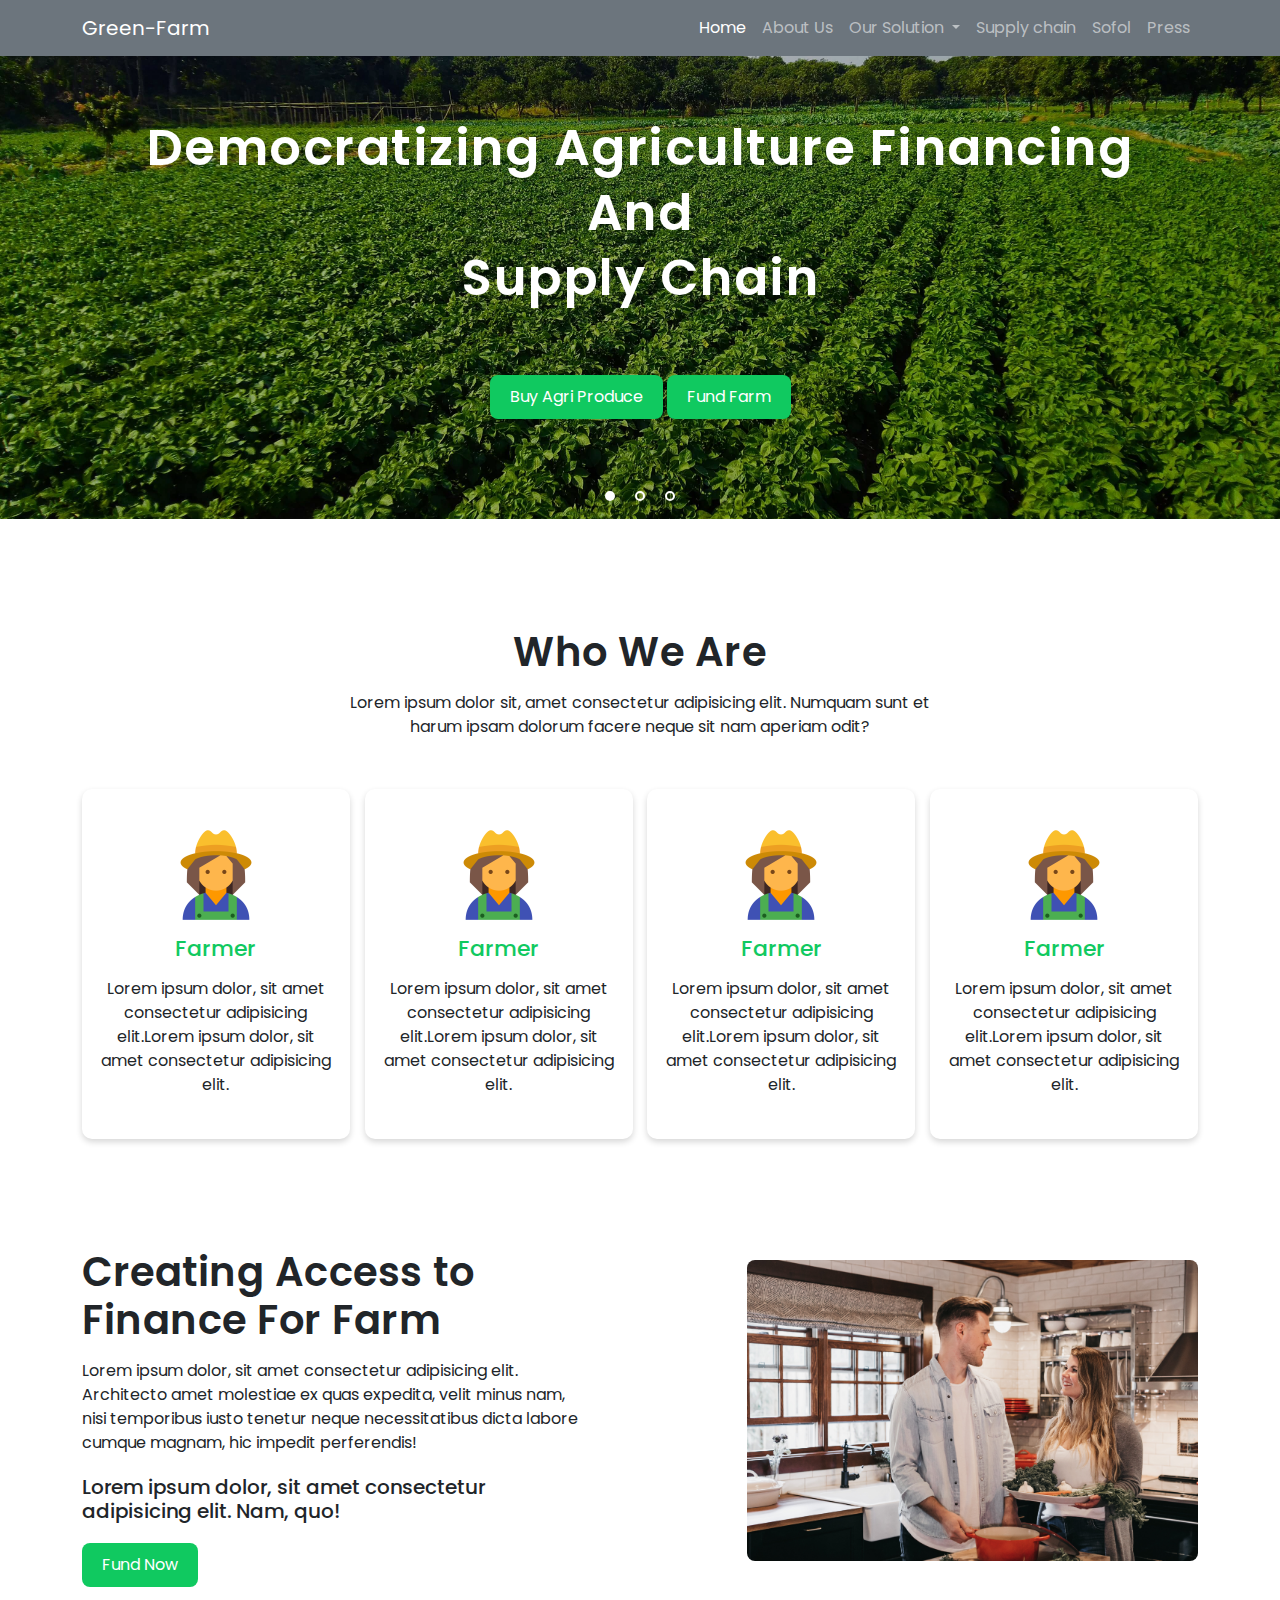
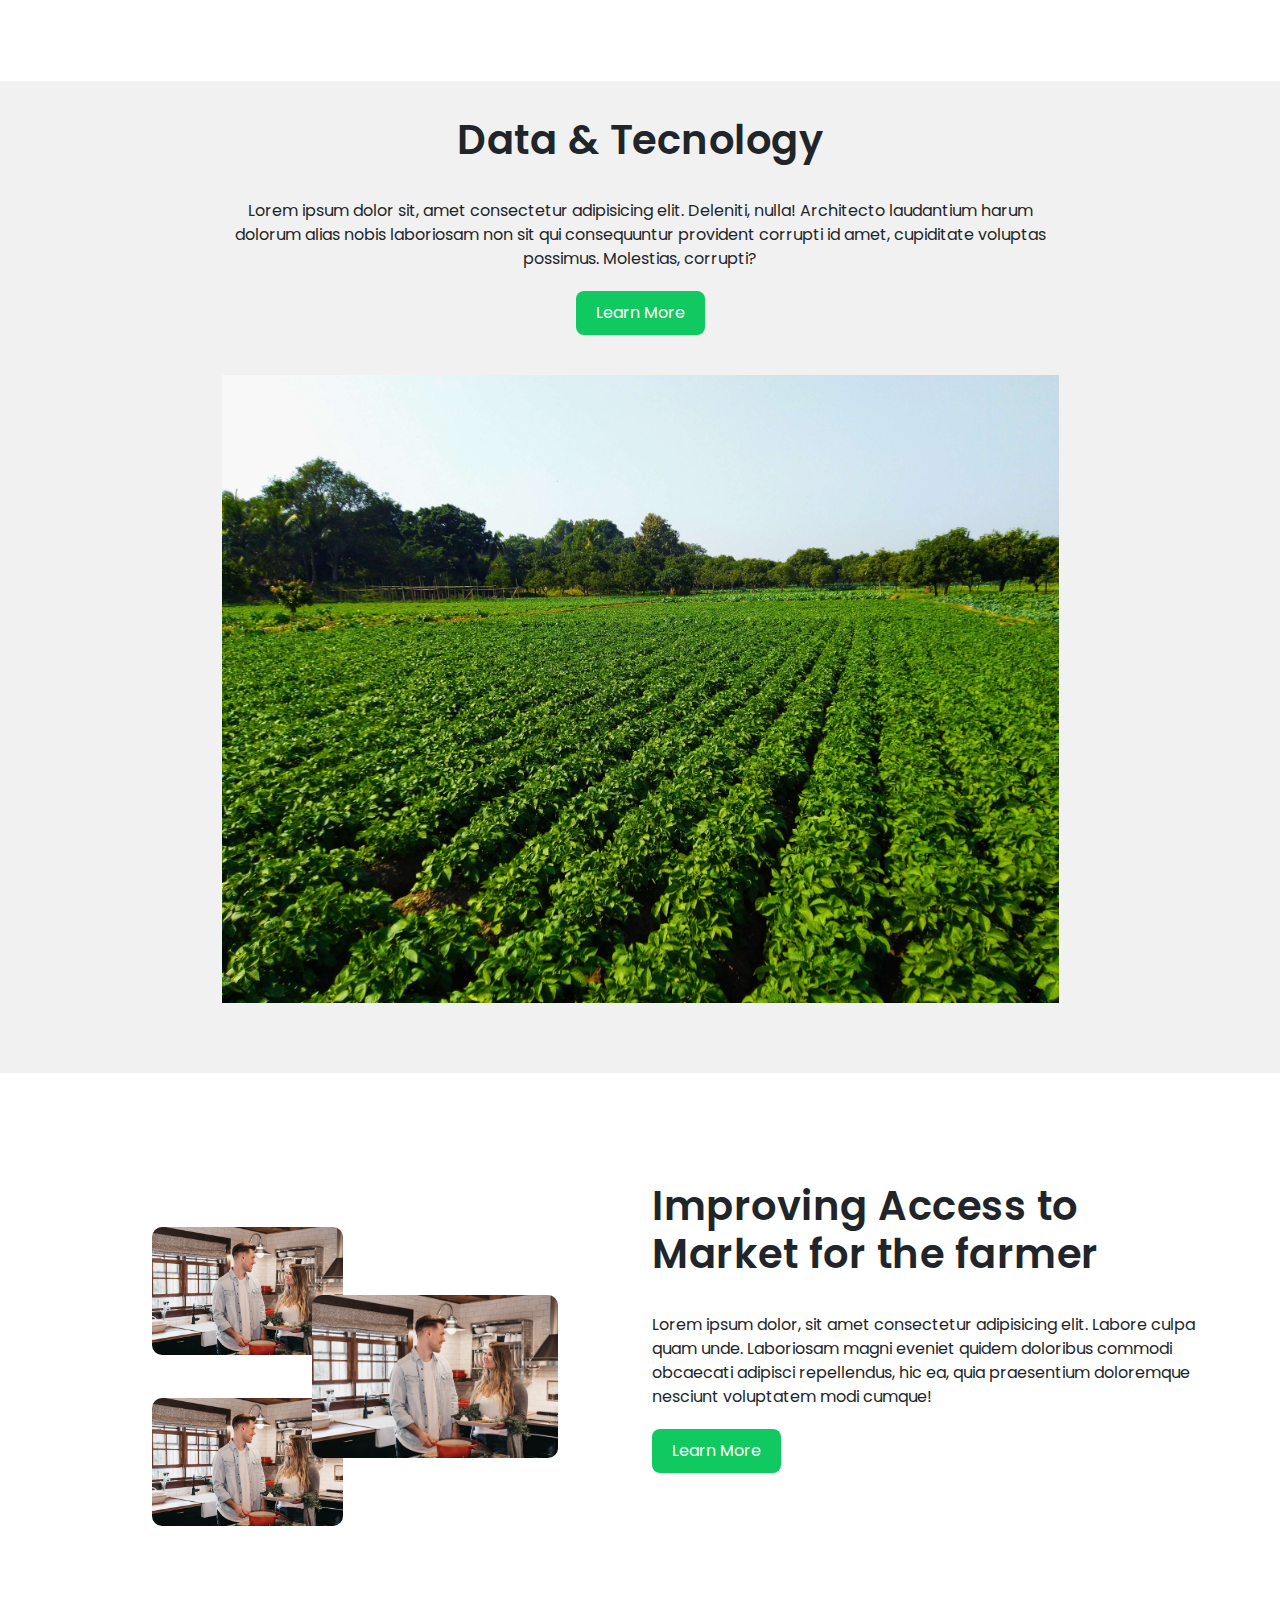
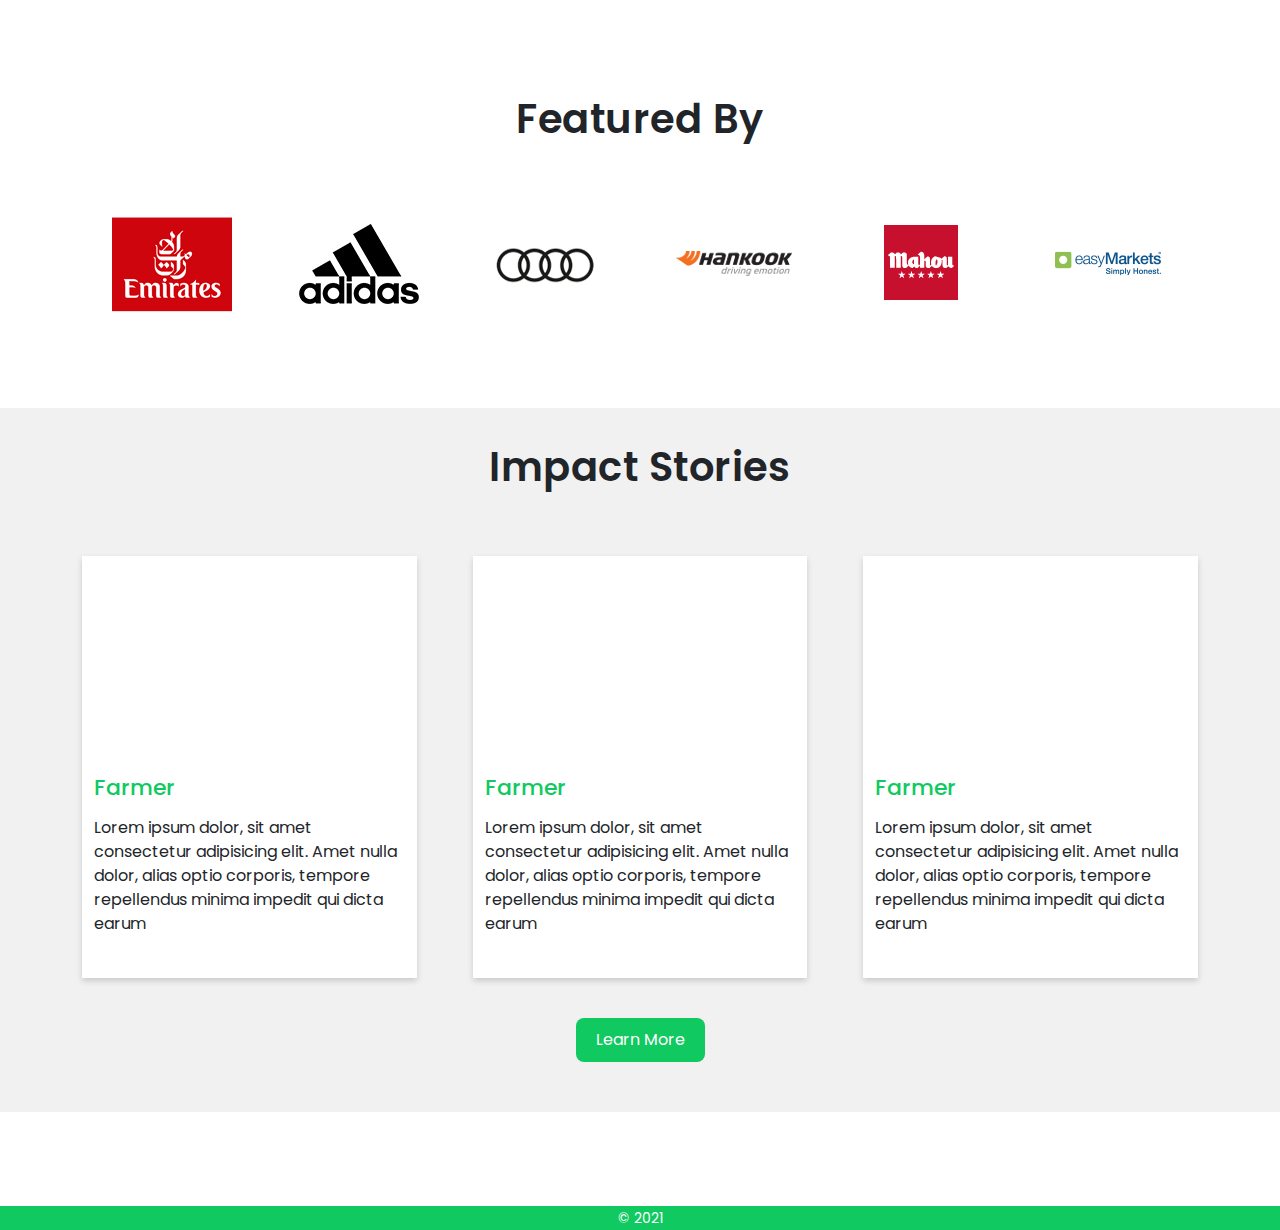
==== commit 6c0aaeea: "responsive" ====
--- a/index.html
+++ b/index.html
@@ -23,7 +23,7 @@
 <body> 
     <header>
         <!-- navbar start -->
-        <nav class="navbar navbar-expand-lg navbar-dark bg-secondary">
+        <nav class="navbar navbar-expand-lg navbar-dark bg-secondary fixed-top">
             <div class="container">
                 <a class="navbar-brand" href="#">
                     <!-- <img src="" alt=""> -->
@@ -83,7 +83,7 @@
                         </div>
                     </div>
                 </div>
-                <!-- <div class="banner banner_2">
+                <div class="banner banner_2">
                     <div class="overlay">
                         <div class="container">
                             <div class="center">
@@ -104,7 +104,7 @@
                             </div>
                         </div>
                     </div>
-                </div> -->
+                </div>
 
             </div>
         </section> 
@@ -124,39 +124,39 @@
                 </div>
                 <div class="card_part card-bottom">
                     <div class="card-item">
-                        <div class="card-image bg-info">
+                        <div class="card-image">
                             <img src="images/card-img/farmer-30.png" alt="">
                         </div>
                         <div class="card-text">
                             <h3>Farmer</h3>
-                            <p>Lorem ipsum dolor, sit amet consectetur adipisicing elit. Amet nulla dolor, alias optio corporis, tempore repellendus minima impedit qui dicta earum facilis labore doloremque numquam debitis commodi fugiat. Praesentium, eligendi!</p>
+                            <p>Lorem ipsum dolor, sit amet consectetur adipisicing elit.Lorem ipsum dolor, sit amet consectetur adipisicing elit.</p>
                         </div>
                     </div>
                     <div class="card-item">
-                        <div class="card-image bg-info">
+                        <div class="card-image">
                             <img src="images/card-img/farmer-30.png" alt="">
                         </div>
                         <div class="card-text">
                             <h3>Farmer</h3>
-                            <p>Lorem ipsum dolor, sit amet consectetur adipisicing elit. Amet nulla dolor, alias optio corporis, tempore repellendus minima impedit qui dicta earum facilis labore doloremque numquam debitis commodi fugiat. Praesentium, eligendi!</p>
+                            <p>Lorem ipsum dolor, sit amet consectetur adipisicing elit.Lorem ipsum dolor, sit amet consectetur adipisicing elit.</p>
                         </div>
                     </div>
                     <div class="card-item">
-                        <div class="card-image bg-info">
+                        <div class="card-image">
                             <img src="images/card-img/farmer-30.png" alt="">
                         </div>
                         <div class="card-text">
                             <h3>Farmer</h3>
-                            <p>Lorem ipsum dolor, sit amet consectetur adipisicing elit. Amet nulla dolor, alias optio corporis, tempore repellendus minima impedit qui dicta earum facilis labore doloremque numquam debitis commodi fugiat. Praesentium, eligendi!</p>
+                            <p>Lorem ipsum dolor, sit amet consectetur adipisicing elit.Lorem ipsum dolor, sit amet consectetur adipisicing elit.</p>
                         </div>
                     </div>
                     <div class="card-item">
-                        <div class="card-image bg-info">
+                        <div class="card-image">
                             <img src="images/card-img/farmer-30.png" alt="">
                         </div>
                         <div class="card-text">
                             <h3>Farmer</h3>
-                            <p>Lorem ipsum dolor, sit amet consectetur adipisicing elit. Amet nulla dolor, alias optio corporis, tempore repellendus minima impedit qui dicta earum facilis labore doloremque numquam debitis commodi fugiat. Praesentium, eligendi!</p>
+                            <p>Lorem ipsum dolor, sit amet consectetur adipisicing elit.Lorem ipsum dolor, sit amet consectetur adipisicing elit.</p>
                         </div>
                     </div>
                     
@@ -165,28 +165,28 @@
         </section>
         <!-- who-we-are part end  -->
         <!-- Finance for farm start -->
-        <section class="container section-gap">
-            <div >
-                <div class="row">
-                    <div class="col-lg-7  text-padding headline">
-                        <h2>Creating Access to Finance For Farm</h2>
-                        <p class="text-bottom" >Lorem ipsum dolor, sit amet consectetur adipisicing elit. Architecto amet molestiae ex quas expedita, velit minus nam, nisi temporibus iusto tenetur neque necessitatibus dicta labore cumque magnam, hic impedit perferendis!</p>
-                        <h5 class="text-bottom">Lorem ipsum dolor, sit amet consectetur adipisicing elit. Nam, quo!</h5>
-                        <a href="#" class="btn-farm">Fund Now </a>
-                    </div>
-                    <div class="col-lg-5 farm-image ">
-                        <img src="images/we.jpg" class="img-fluid"alt="">
-                    </div>
-                </div>
-
-            </div>
-        </section>
+            <section class="container section-gap">
+                <div>
+                    <div class="row">
+                        <div class="col-lg-7  text-padding">
+                            <h2>Creating Access to Finance For Farm</h2>
+                            <p class="text-bottom">Lorem ipsum dolor, sit amet consectetur adipisicing elit. Architecto amet
+                                molestiae ex quas expedita, velit minus nam, nisi temporibus iusto tenetur neque necessitatibus
+                                dicta labore cumque magnam, hic impedit perferendis!</p>
+                            <h5 class="text-bottom">Lorem ipsum dolor, sit amet consectetur adipisicing elit. Nam, quo!</h5>
+                            <a href="#" class="btn-farm">Fund Now </a>
+                        </div>
+                        <div class="col-lg-5 farm-image ">
+                            <img src="images/we.jpg" class="img-fluid" alt="">
+                        </div>
+                    </div>
+            </section>
         <!-- Finance for farm end-->
         <!-- Data and tecnology start -->
             <section class="bg-data section-gap section_padding">
                 <div class="container ">
                     <div class="title">
-                        <div class="w-75 text-center">
+                        <div class="w-75 text-center tcenology">
                             <h2 class="text-bottom">Data & Tecnology</h2>
                             <p class="text-bottom">Lorem ipsum dolor sit, amet consectetur adipisicing elit. Deleniti, nulla! Architecto laudantium harum dolorum alias nobis laboriosam non sit qui consequuntur provident corrupti id amet, cupiditate voluptas possimus. Molestias, corrupti?
                             </p>
@@ -212,7 +212,7 @@
                             <img src="images/we.jpg" alt="">
                         </div>
                     </div>
-                    <div class="col-lg-6">
+                    <div class="col-lg-6 improve-title">
                         <h2 class="text-bottom">Improving Access to Market for the farmer</h2>
                         <p class="text-bottom">Lorem ipsum dolor, sit amet consectetur adipisicing elit. Labore culpa quam unde. Laboriosam magni eveniet quidem doloribus commodi obcaecati adipisci repellendus, hic ea, quia praesentium doloremque nesciunt voluptatem modi cumque!</p>
                         <a href="#" class="btn-farm">Learn More </a>
@@ -256,42 +256,45 @@
                 <section class="bg-data section-gap section_padding">
                     <div class="container ">
                         <div class="title">
-                            <div class="text-width text-center">
+                            <div class="text-width text-center stories-title">
                                 <h2>Impact Stories</h2>
                             </div>
                         </div>
-                        <div class="card_part card-bottom">
+                        <div class="card_part  card-bottom">
                             <div class="card-item card-item_2">
-                                <div class="card-image bg-info">
-                                    <img src="images/card-img/farmer-30.png" alt="">
-                                </div>
-                                <div class="card-text">
+                                <div class="card-vedio">
+                                    <iframe width="560" height="315" src="https://www.youtube.com/embed/w3Wluvzoggg" title="YouTube video player"
+                                        frameborder="0" allow="accelerometer; autoplay; clipboard-write; encrypted-media; gyroscope; picture-in-picture"
+                                        allowfullscreen></iframe>
+                                </div>
+                                <div class="card-text card_text_2">
                                     <h3>Farmer</h3>
                                     <p>Lorem ipsum dolor, sit amet consectetur adipisicing elit. Amet nulla dolor, alias optio corporis, tempore
-                                        repellendus minima impedit qui dicta earum facilis labore doloremque numquam debitis commodi fugiat.
-                                        Praesentium, eligendi!</p>
+                                        repellendus minima impedit qui dicta earum </p>
                                 </div>
                             </div>
                             <div class="card-item card-item_2">
-                                <div class="card-image bg-info">
-                                    <img src="images/card-img/farmer-30.png" alt="">
-                                </div>
-                                <div class="card-text">
+                                <div class="card-vedio">
+                                    <iframe width="560" height="315" src="https://www.youtube.com/embed/w3Wluvzoggg" title="YouTube video player"
+                                        frameborder="0" allow="accelerometer; autoplay; clipboard-write; encrypted-media; gyroscope; picture-in-picture"
+                                        allowfullscreen></iframe>
+                                </div>
+                                <div class="card-text card_text_2">
                                     <h3>Farmer</h3>
                                     <p>Lorem ipsum dolor, sit amet consectetur adipisicing elit. Amet nulla dolor, alias optio corporis, tempore
-                                        repellendus minima impedit qui dicta earum facilis labore doloremque numquam debitis commodi fugiat.
-                                        Praesentium, eligendi!</p>
+                                        repellendus minima impedit qui dicta earum</p>
                                 </div>
                             </div>
                             <div class="card-item card-item_2">
-                                <div class="card-image bg-info">
-                                    <img src="images/card-img/farmer-30.png" alt="">
-                                </div>
-                                <div class="card-text">
+                                <div class="card-vedio">
+                                    <iframe width="560" height="315" src="https://www.youtube.com/embed/w3Wluvzoggg" title="YouTube video player"
+                                        frameborder="0" allow="accelerometer; autoplay; clipboard-write; encrypted-media; gyroscope; picture-in-picture"
+                                        allowfullscreen></iframe>
+                                </div>
+                                <div class="card-text card_text_2">
                                     <h3>Farmer</h3>
                                     <p>Lorem ipsum dolor, sit amet consectetur adipisicing elit. Amet nulla dolor, alias optio corporis, tempore
-                                        repellendus minima impedit qui dicta earum facilis labore doloremque numquam debitis commodi fugiat.
-                                        Praesentium, eligendi!</p>
+                                        repellendus minima impedit qui dicta earum</p>
                                 </div>
                             </div>
                         </div>
--- a/css/style.css
+++ b/css/style.css
@@ -21,7 +21,7 @@
 
 }
 p{
-    font-size: 18px;
+    font-size: 16px;
 
 }
 .section_padding{
@@ -132,25 +132,29 @@
 .card-item{
     width: 24%;
     border-radius: 10px;
-    box-shadow: 0px 0px 10px 0px rgba(0,0,0,0.5);
-    -webkit-box-shadow: 0px 0px 10px 0px rgba(0,0,0,0.5);
-    -moz-box-shadow: 0px 0px 10px 0px rgba(0,0,0,0.5);
+    box-shadow: 0 3px 6px #00000029;
 }
 .card-image{
+    padding-top: 35px;
+    text-align: center;
     border-top-left-radius: 10px;
     border-top-right-radius: 10px;
 }
 .card-image img{
-    width: 100%;
+    height: 100px;
+    width: 100px;
 }
 .card-text{
-    margin-top: 15px;
-    padding: 10px;
+    padding: 12px;
     text-align: center;
 }
 .card-text h3{
+    font-size: 22px;
     color:rgb(16, 201, 96);
-    margin-bottom: 5px;
+    padding-bottom: 15px;
+}
+.card-text p{
+    padding-bottom: 30px;
 }
 .card-bottom{
     margin-bottom: 40px;
@@ -192,7 +196,7 @@
     top: 60px;
 }
 .improve-item_2{
-    width: 38%;
+    width: 45%;
     position: relative;
     left:230px;
     z-index: 1;
@@ -206,10 +210,21 @@
 /* improving part end */
 /* impact stories start */
     .card-item_2{
+        border-radius: 0;
         width: 30%;
         background: #ffffff;
     }
+    .card_text_2{
+        padding: 12px;
+        text-align: left;
+    }
+
+    .card-vedio iframe{
+        width: 334px;
+        height: 200px;
+    }
 /* impact stories end */
+
 /* footer */
 footer{
     background-color: rgb(16, 201, 96) ;
--- a/css/responsive.css
+++ b/css/responsive.css
@@ -1,6 +1,22 @@
 @media (min-width:320px) and (max-width:575px){
+    /* common part */
+    main{
+        overflow: hidden;
+    }
+    .section-gap {
+    margin-top: 45px;
+    }
     #banner-part .banner .overlay {
-    padding: 65px 0;
+    padding: 40px 0;
+    }
+    #banner-part .banner .overlay h2{
+    font-size: 35px;
+    font-weight: 600;
+    line-height: 50px;
+    letter-spacing: 0.5px;
+    }
+    #banner-part .banner .overlay a{
+        margin-bottom: 10px;
     }
     #banner-part .slick-dots{
         position: absolute;
@@ -12,8 +28,7 @@
     #banner-part .slick-dots li{
         display: inline-block;
     }
-    #banner-part .slick-dots li button{
-        
+    #banner-part .slick-dots li button{  
         font-size: 0;
         background: transparent;
         border: 2px solid  #fff;
@@ -25,8 +40,69 @@
     #banner-part .slick-dots .slick-active button{
         background:#fff ;
     }
-    .text-width {
-    width: 75%;
+    .text-width p{
+        font-size: 12px;
+        line-height: 23px;
+    }
+    h2{
+        font-size: 35px;
+    }
+    .text-width{
+        width: 85% !important;
+    }
+    .card_part {
+    margin-top: 50px;
+    display: flex;
+    flex-direction: column;
+    align-items: center;
+    }
+    .card-item {
+    width: 90%;
+    margin-bottom: 22px;
+    }
+    .text-padding{
+        padding-right: 10px;
+        text-align: center;
+    }
+    .text-padding h2{
+        font-size: 27px;
+    }
+    .text-padding .btn-farm{
+        margin-bottom: 20px;
+    }
+    .tcenology h2{
+        font-size: 23px;
+    }
+    .tcenology p{
+        font-size: 14px;
+        line-height: 25px;
+    }
+    .tcenology .text-bottom{
+        margin-bottom: 12px;
+    }
+    .improve-item_1 {
+    width: 40%;
+    left: 33px;
+    top: 20px;
+    }
+    .improve-item_2 {
+    width: 48%;
+    left: 125px;
+    }
+    .improve-item_3 {
+    width: 40%;
+    left: 33px;
+    bottom: 40px;
+    }
+    .improve-title h2{
+        font-size: 28px;
+    }
+    .stories-title h2{
+        font-size: 33px;
+    }
+    .card-vedio iframe {
+    width: 266px;
+    height: 150px;
     }
     
 }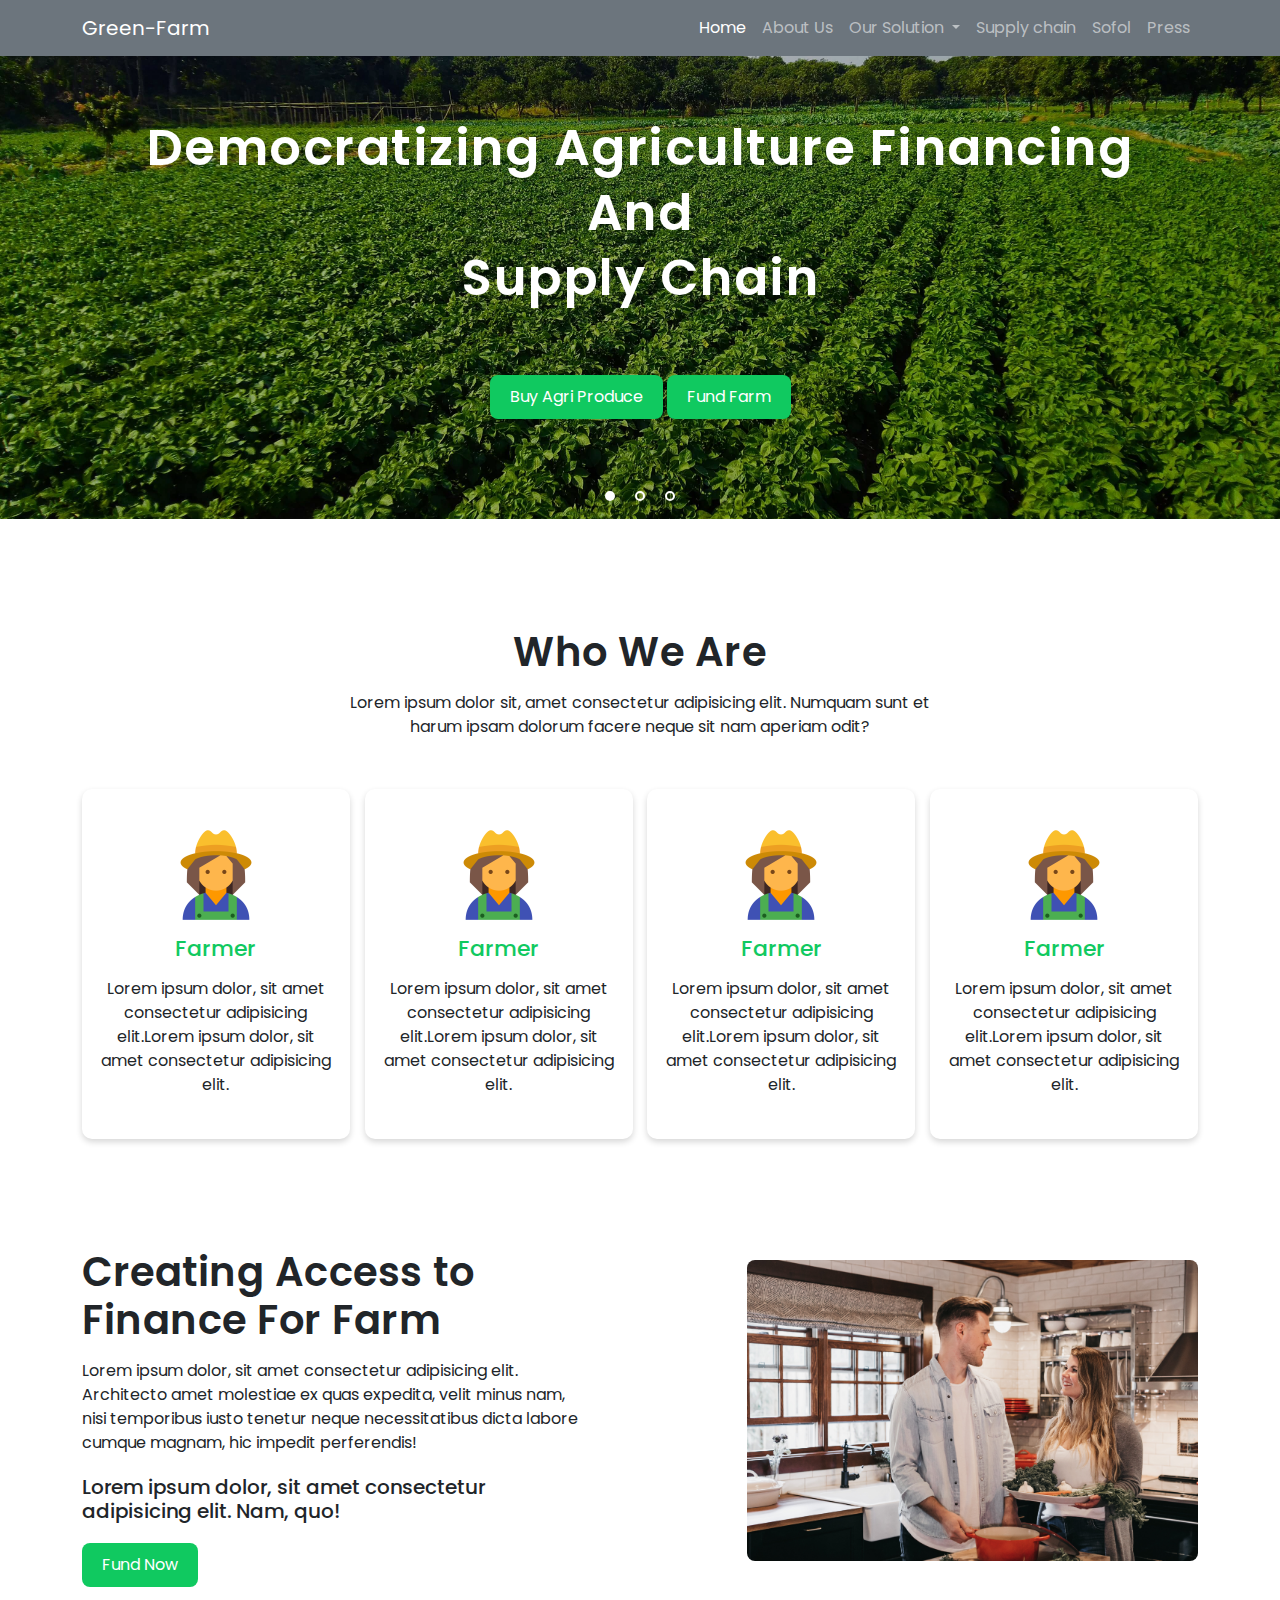
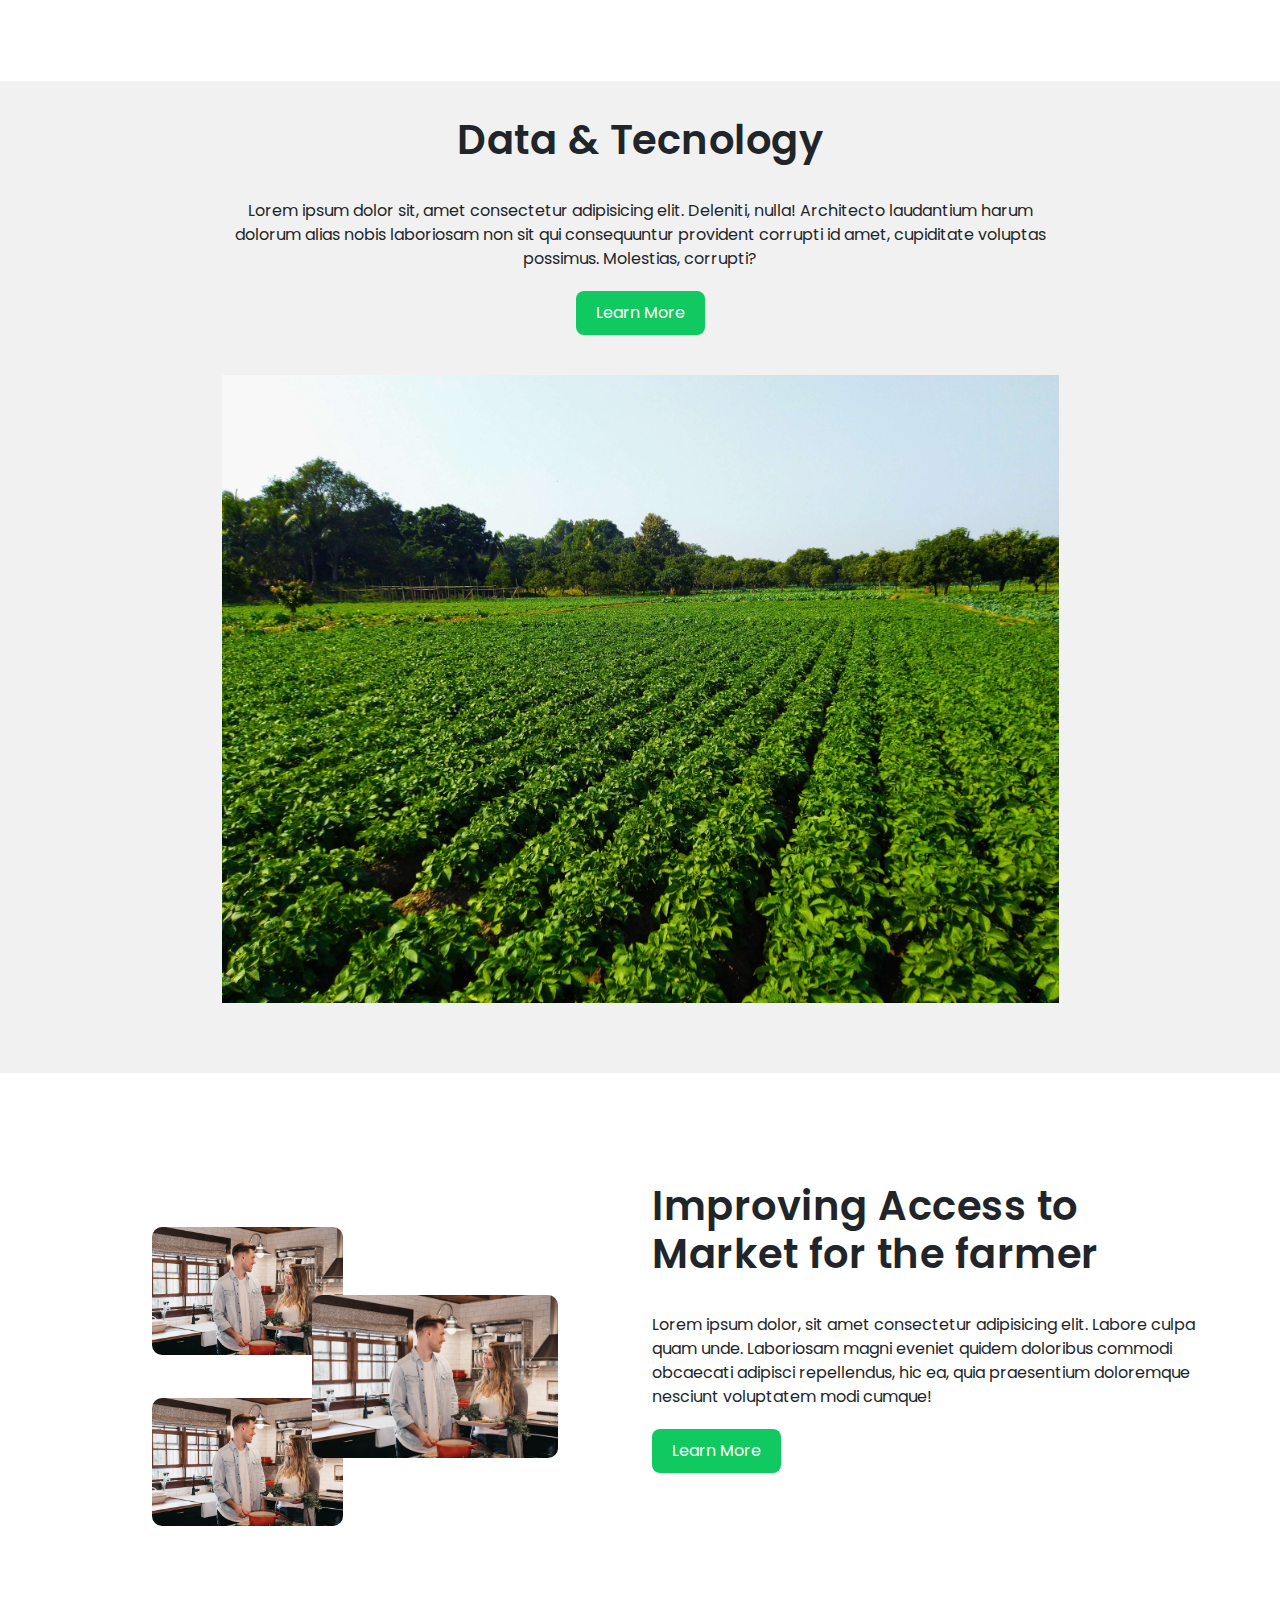
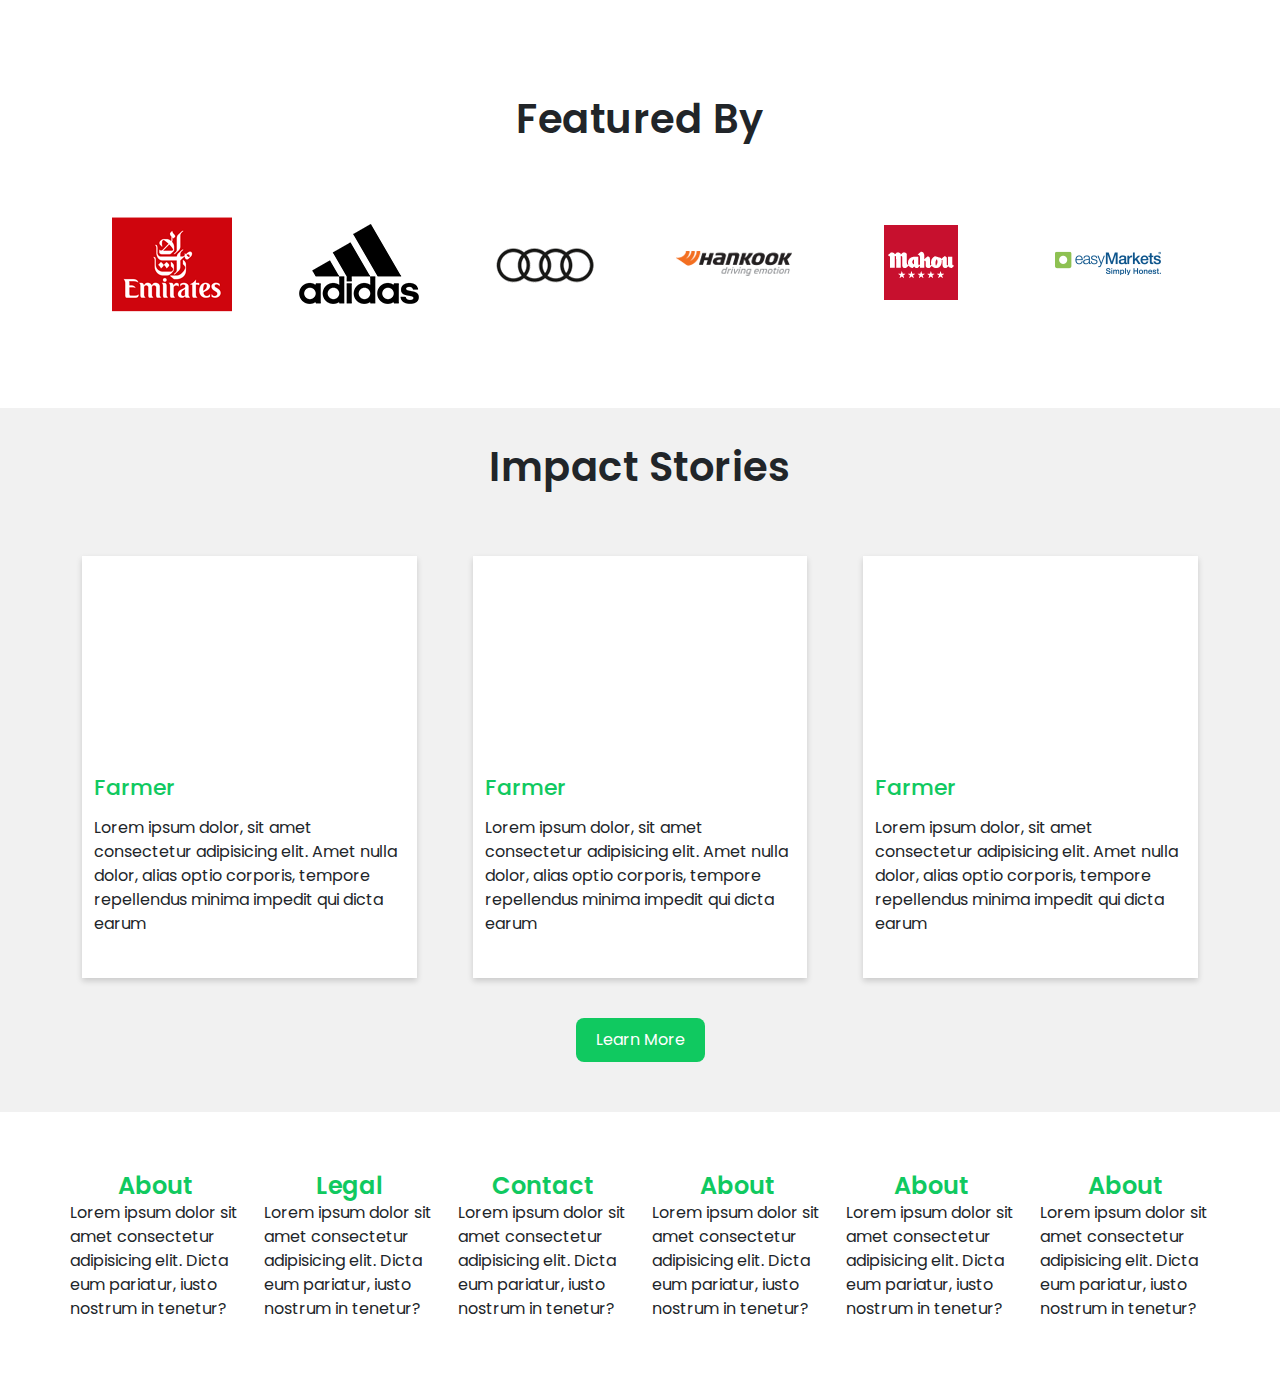
==== commit 2dc8df31: "ff" ====
--- a/index.html
+++ b/index.html
@@ -36,10 +36,10 @@
                 <div class="collapse navbar-collapse" id="navbarSupportedContent">
                     <ul class="navbar-nav ms-auto mb-2 mb-lg-0">
                         <li class="nav-item">
-                            <a class="nav-link active" aria-current="page" href="#">Home</a>
-                        </li>
-                        <li class="nav-item">
-                            <a class="nav-link" href="#">About Us</a>
+                            <a class="nav-link active" aria-current="page" href="index.html">Home</a>
+                        </li>
+                        <li class="nav-item">
+                            <a class="nav-link" href="about.html">About Us</a>
                         </li>
                         <li class="nav-item dropdown">
                             <a class="nav-link dropdown-toggle" href="#" id="navbarDropdown" role="button"
@@ -86,26 +86,25 @@
                 <div class="banner banner_2">
                     <div class="overlay">
                         <div class="container">
-                            <div class="center">
-                                <h2>Democratizing Agriculture financing and supply chain</h2>
+                           <div class="center">
+                                <h2>Democratizing Agriculture financing <span>And</span> supply chain</h2>
                                 <a href="#" class="btn-farm"> Buy Agri Produce</a>
                                 <a href="#" class="btn-farm"> Fund Farm</a>
-                            </div>
+                           </div>
                         </div>
                     </div>
                 </div>
                 <div class="banner banner_3">
                     <div class="overlay">
                         <div class="container">
-                            <div class="center">
-                                <h2>Democratizing Agriculture financing and supply chain</h2>
+                           <div class="center">
+                                <h2>Democratizing Agriculture financing <span>And</span> supply chain</h2>
                                 <a href="#" class="btn-farm"> Buy Agri Produce</a>
                                 <a href="#" class="btn-farm"> Fund Farm</a>
-                            </div>
-                        </div>
-                    </div>
-                </div>
-
+                           </div>
+                        </div>
+                    </div>
+                </div>
             </div>
         </section> 
         <!-- banner part end -->
@@ -305,10 +304,40 @@
                     </div>
                 </section>
         <!-- stroies end -->
+        <a href="#" id="scrolltop">
+            <i class="fas fa-arrow-up"></i>
+        </a>
     </main>
     <!-- footer start -->
-    <footer class="section-gap text-center">
-        <small class="text-white">&copy; 2021 </small>
+    <footer >
+       <div class="container" id="footer">
+            <div class="row">
+                <div class="col-lg-2">
+                    <h4>About</h4>
+                    <p>Lorem ipsum dolor sit amet consectetur adipisicing elit. Dicta eum pariatur, iusto nostrum in tenetur?</p>
+                </div>
+                <div class="col-lg-2">
+                    <h4>Legal</h4>
+                    <p>Lorem ipsum dolor sit amet consectetur adipisicing elit. Dicta eum pariatur, iusto nostrum in tenetur?</p>
+                </div>
+                <div class="col-lg-2">
+                    <h4>Contact</h4>
+                    <p>Lorem ipsum dolor sit amet consectetur adipisicing elit. Dicta eum pariatur, iusto nostrum in tenetur?</p>
+                </div>
+                <div class="col-lg-2">
+                    <h4>About</h4>
+                    <p>Lorem ipsum dolor sit amet consectetur adipisicing elit. Dicta eum pariatur, iusto nostrum in tenetur?</p>
+                </div>
+                <div class="col-lg-2">
+                    <h4>About</h4>
+                    <p>Lorem ipsum dolor sit amet consectetur adipisicing elit. Dicta eum pariatur, iusto nostrum in tenetur?</p>
+                </div>
+                <div class="col-lg-2">
+                    <h4>About</h4>
+                    <p>Lorem ipsum dolor sit amet consectetur adipisicing elit. Dicta eum pariatur, iusto nostrum in tenetur?</p>
+                </div>
+            </div>
+       </div>
     </footer>
     <!-- footer end -->
 
--- a/css/style.css
+++ b/css/style.css
@@ -224,8 +224,51 @@
         height: 200px;
     }
 /* impact stories end */
+/* scroll-button */
+#scrolltop{
+    position: fixed;
+    right: 50px;
+    bottom: 50px;
+    color: #fff;
+    background: rgb(16, 201, 96);
+    width: 50px;
+    height: 50px;
+    text-align: center;
+    line-height: 50px;
+    font-size: 20px;
+    border-radius: 50%;
+    display: none;
+}
 
 /* footer */
 footer{
-    background-color: rgb(16, 201, 96) ;
-}
+    background-color:#fff ;
+}
+#footer{
+    padding: 60px 0;
+}
+#footer h4{
+    font-weight: 600;
+    text-align: center;
+    color: rgb(16,201,96);
+}
+/* ========= about us start========= */
+#our-culture{
+    padding: 100px 30px;
+    background: #f1f1f1;
+}
+
+#our-culture i{
+    font-size: 40px;
+    color: rgb(16,201,96);
+    margin-bottom: 20px;
+}
+#our-culture h3{
+    margin-bottom: 20px;
+}
+/* join-team */
+#join-team{
+    background: #f1f1f1;
+    padding: 120px 0;
+
+}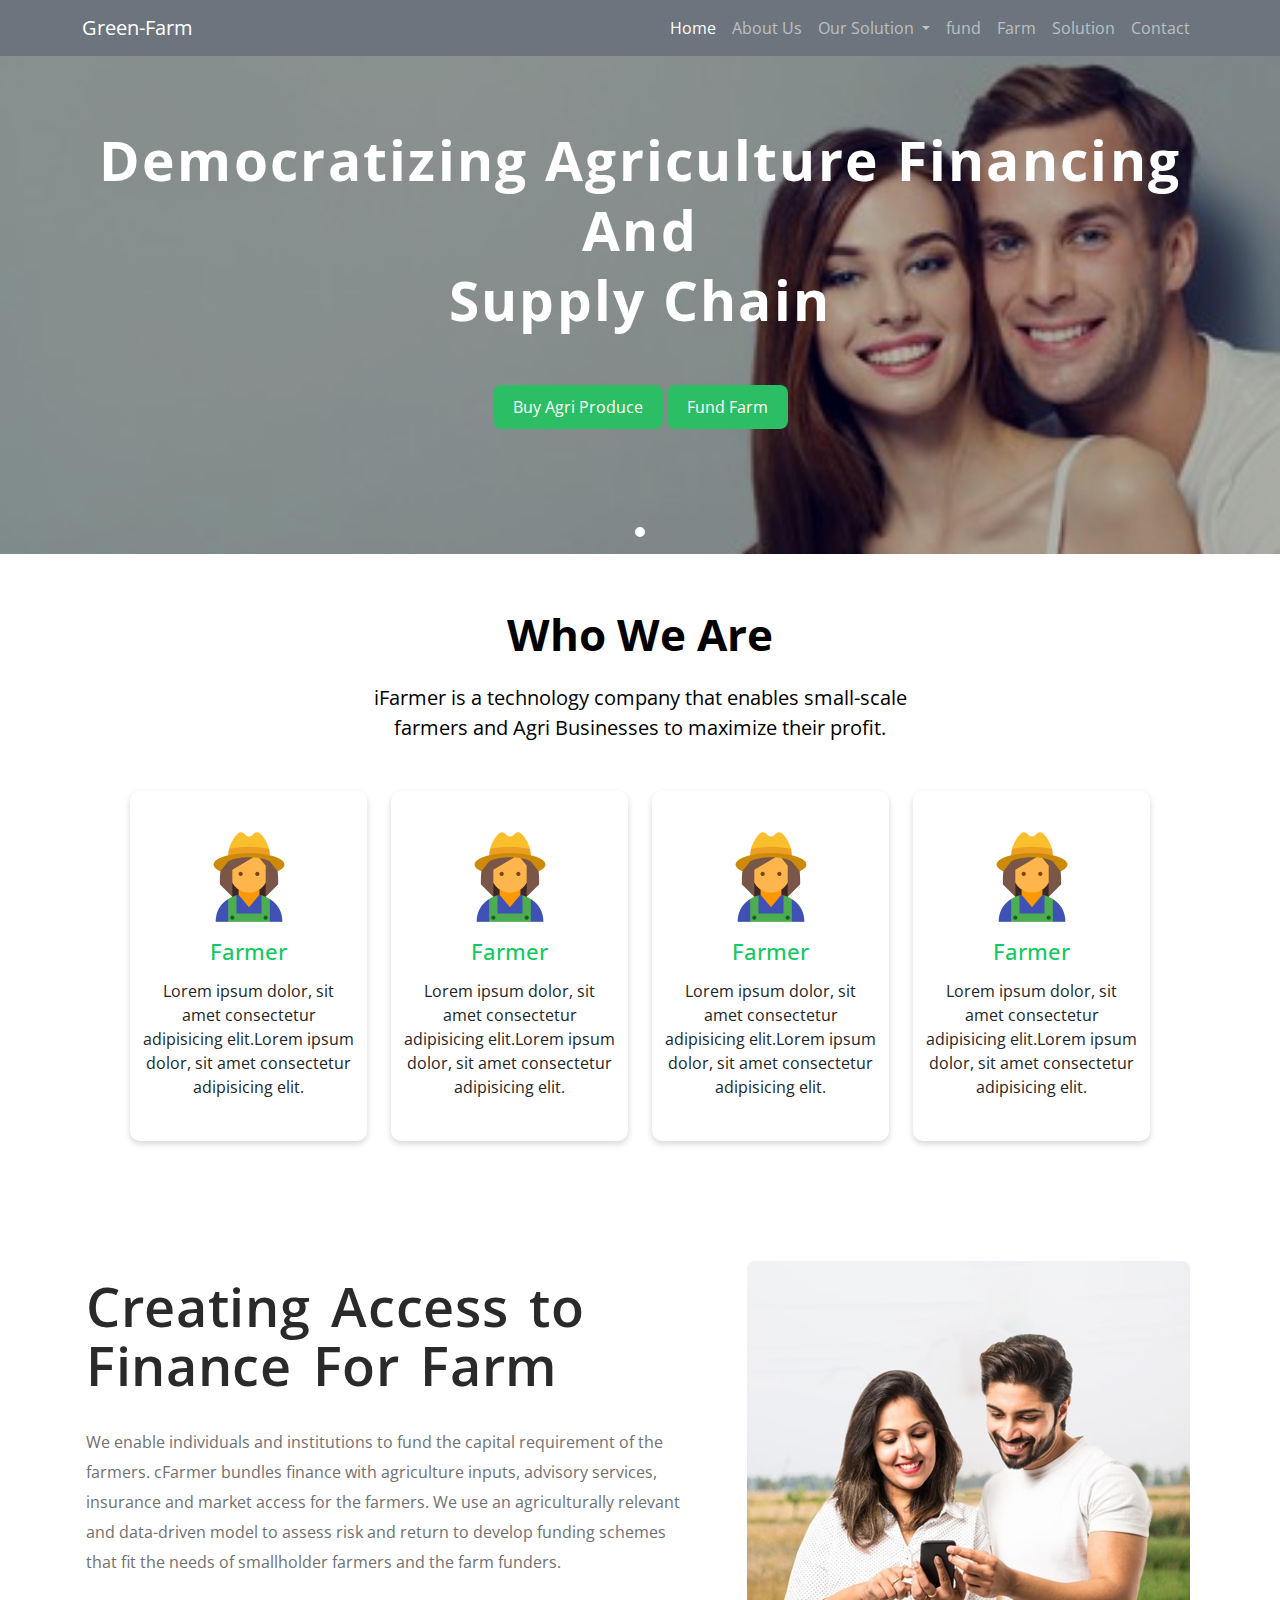
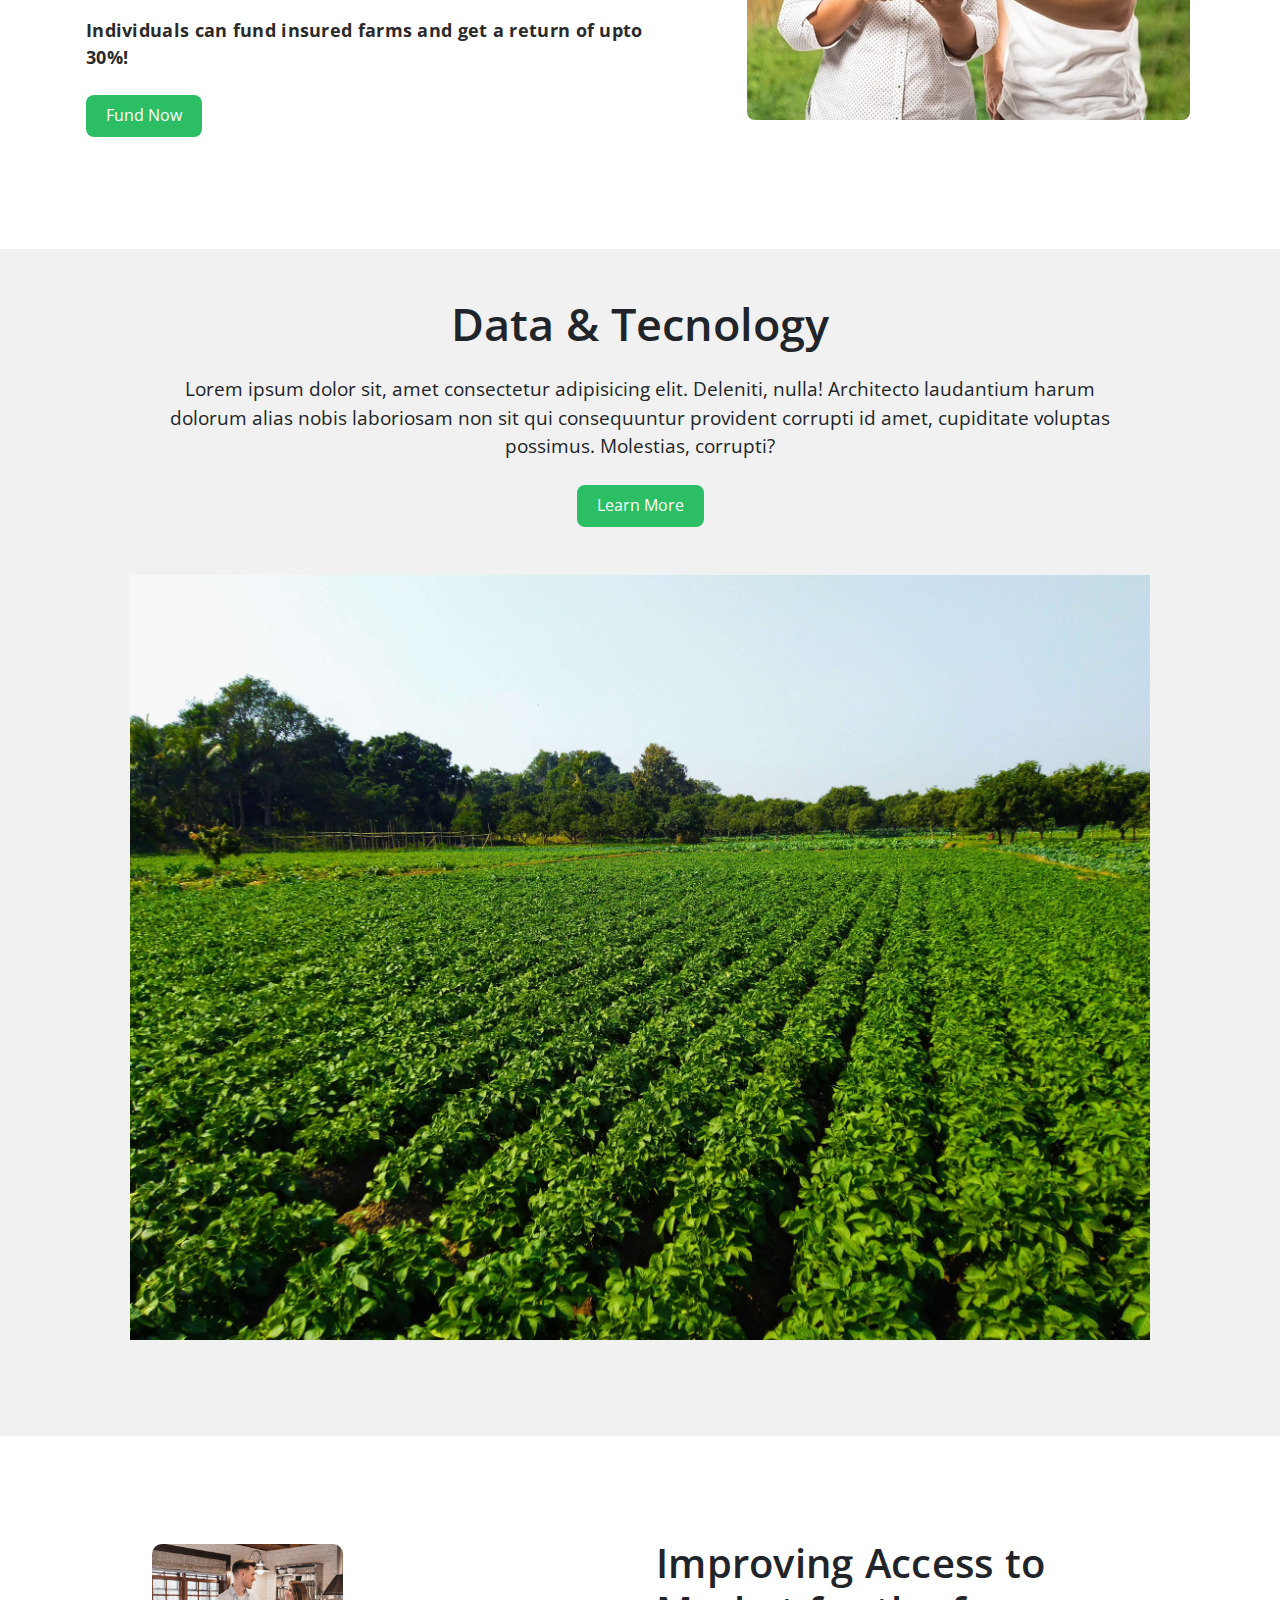
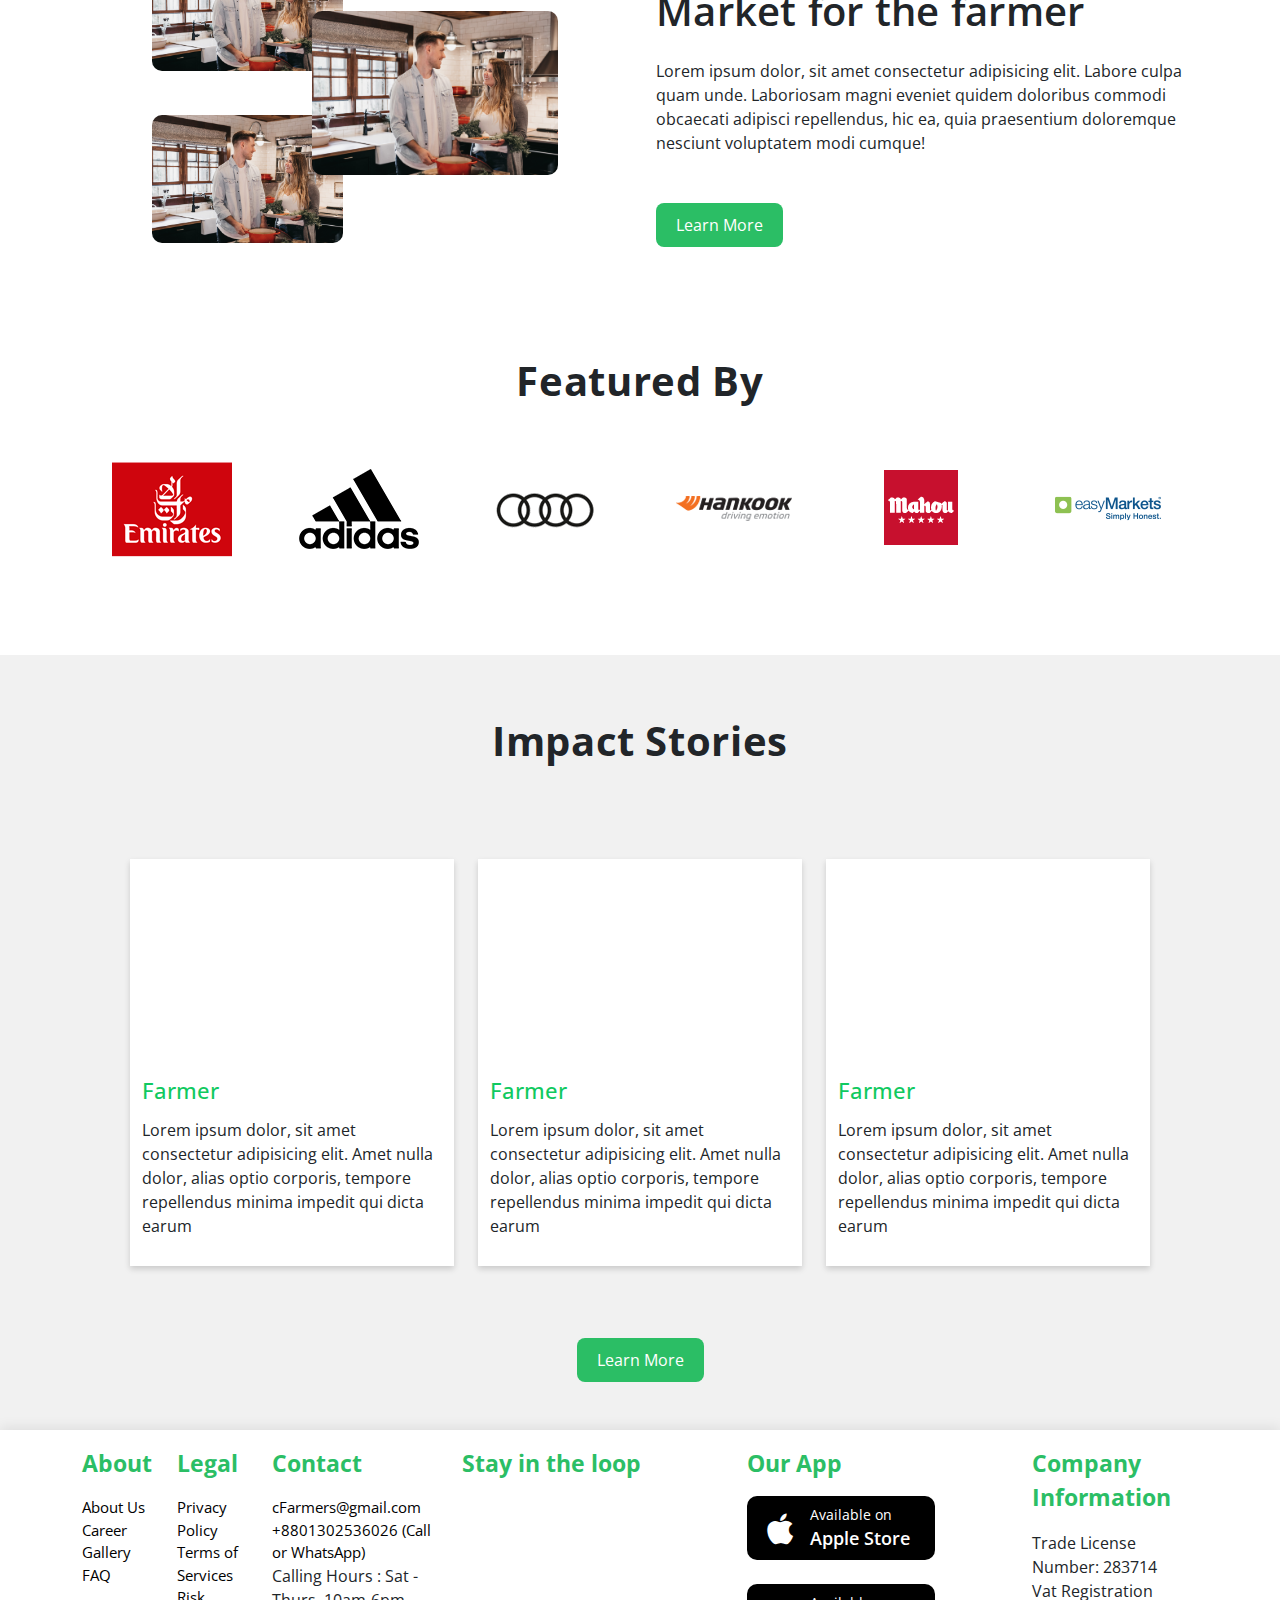
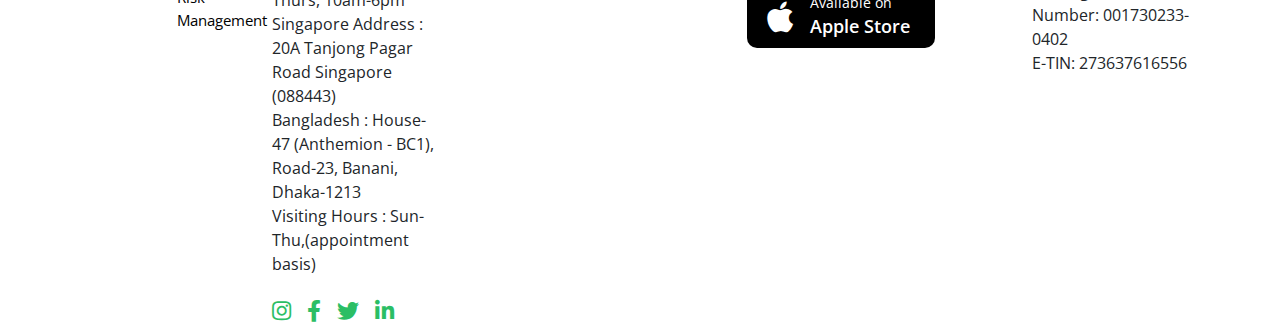
==== commit 607dad39: "all done" ====
--- a/index.html
+++ b/index.html
@@ -1,5 +1,6 @@
 <!DOCTYPE html>
 <html lang="en">
+
 <head>
     <meta charset="UTF-8">
     <meta http-equiv="X-UA-Compatible" content="IE=edge">
@@ -16,25 +17,27 @@
     <!-- google font -->
     <link rel="preconnect" href="https://fonts.googleapis.com">
     <link rel="preconnect" href="https://fonts.gstatic.com" crossorigin>
-    <link href="https://fonts.googleapis.com/css2?family=Poppins:wght@100;200;300;400;500;600;700;800;900&display=swap"
+    <link href="https://fonts.googleapis.com/css2?family=Open+Sans:wght@300;400;600;700;800&display=swap"
         rel="stylesheet">
     <title>Document</title>
 </head>
-<body> 
+
+<body>
     <header>
         <!-- navbar start -->
-        <nav class="navbar navbar-expand-lg navbar-dark bg-secondary fixed-top">
+        <nav class="navbar navbar-expand-xl navbar-dark bg-secondary fixed-top">
             <div class="container">
                 <a class="navbar-brand" href="#">
                     <!-- <img src="" alt=""> -->
                     <span>Green-Farm</span>
                 </a>
-                <button class="navbar-toggler" type="button" data-bs-toggle="collapse" data-bs-target="#navbarSupportedContent"
-                    aria-controls="navbarSupportedContent" aria-expanded="false" aria-label="Toggle navigation">
+                <button class="navbar-toggler" type="button" data-bs-toggle="collapse"
+                    data-bs-target="#navbarSupportedContent" aria-controls="navbarSupportedContent"
+                    aria-expanded="false" aria-label="Toggle navigation">
                     <span class="navbar-toggler-icon"></span>
                 </button>
                 <div class="collapse navbar-collapse" id="navbarSupportedContent">
-                    <ul class="navbar-nav ms-auto mb-2 mb-lg-0">
+                    <ul class="navbar-nav ms-auto mb-2 mb-xl-0">
                         <li class="nav-item">
                             <a class="nav-link active" aria-current="page" href="index.html">Home</a>
                         </li>
@@ -56,13 +59,16 @@
                             </ul>
                         </li>
                         <li class="nav-item">
-                            <a class="nav-link" href="#">Supply chain</a>
-                        </li>
-                        <li class="nav-item">
-                            <a class="nav-link" href="#">Sofol</a>
-                        </li>
-                        <li class="nav-item">
-                            <a class="nav-link" href="#">Press</a>
+                            <a class="nav-link" href="fund.html">fund</a>
+                        </li>
+                        <li class="nav-item">
+                            <a class="nav-link" href="farm.html">Farm</a>
+                        </li>
+                        <li class="nav-item">
+                            <a class="nav-link" href="solution.html">Solution</a>
+                        </li>
+                        <li class="nav-item">
+                            <a class="nav-link" href="contact.html">Contact</a>
                         </li>
                     </ul>
                 </div>
@@ -74,281 +80,382 @@
             <div class="banner-slide">
                 <div class="banner">
                     <div class="overlay">
-                        <div class="container">
-                           <div class="center">
+                        <div class="container banner-center">
+                            <div class="center index-banner">
                                 <h2>Democratizing Agriculture financing <span>And</span> supply chain</h2>
                                 <a href="#" class="btn-farm"> Buy Agri Produce</a>
                                 <a href="#" class="btn-farm"> Fund Farm</a>
-                           </div>
-                        </div>
-                    </div>
-                </div>
-                <div class="banner banner_2">
-                    <div class="overlay">
-                        <div class="container">
-                           <div class="center">
-                                <h2>Democratizing Agriculture financing <span>And</span> supply chain</h2>
-                                <a href="#" class="btn-farm"> Buy Agri Produce</a>
-                                <a href="#" class="btn-farm"> Fund Farm</a>
-                           </div>
-                        </div>
-                    </div>
-                </div>
-                <div class="banner banner_3">
-                    <div class="overlay">
-                        <div class="container">
-                           <div class="center">
-                                <h2>Democratizing Agriculture financing <span>And</span> supply chain</h2>
-                                <a href="#" class="btn-farm"> Buy Agri Produce</a>
-                                <a href="#" class="btn-farm"> Fund Farm</a>
-                           </div>
-                        </div>
-                    </div>
-                </div>
-            </div>
-        </section> 
+                            </div>
+                        </div>
+                    </div>
+                </div>
+            </div>
+        </section>
         <!-- banner part end -->
     </header>
-    <main>
-        <!-- who-we-are part start  -->
-        <section>
-            <div class="container section-gap">
-                <div class="title">
-                   <div class="text-width text-center">
-                        <h2>Who We Are</h2>
-                        <p>Lorem ipsum dolor sit, amet consectetur adipisicing elit. Numquam sunt et harum ipsam dolorum facere neque sit nam
-                            aperiam odit?
+    <!-- min part start -->
+    <!-- who we are start -->
+    <section id="who-we" class="pt-5 pb-5">
+        <div class="container">
+            <div class="row">
+                <div class="col-xl-12">
+                    <div class="landing-title text-center pt-2 pb-2 ">
+                        <span>who we are</span>
+                    </div>
+                    <div class="landing-content text-center pb-5">
+                        <p>iFarmer is a technology company that enables small-scale<br>
+                            farmers and Agri Businesses to maximize their profit.
                         </p>
-                   </div>
-                </div>
-                <div class="card_part card-bottom">
+                    </div>
+                </div>
+            </div>
+            <div class="row d-flex justify-content-xl-evenly ps-3 pe-3 ps-md-5 pe-md-5">
+                <div class="col-xl-3 col-lg-4 col-sm-6 mb-4">
                     <div class="card-item">
                         <div class="card-image">
                             <img src="images/card-img/farmer-30.png" alt="">
                         </div>
                         <div class="card-text">
                             <h3>Farmer</h3>
-                            <p>Lorem ipsum dolor, sit amet consectetur adipisicing elit.Lorem ipsum dolor, sit amet consectetur adipisicing elit.</p>
-                        </div>
-                    </div>
+                            <p>Lorem ipsum dolor, sit amet consectetur adipisicing elit.Lorem ipsum dolor, sit amet consectetur adipisicing
+                                elit.</p>
+                        </div>
+                    </div>
+                </div>
+                <div class="col-xl-3 col-lg-4 col-sm-6 mb-4">
                     <div class="card-item">
                         <div class="card-image">
                             <img src="images/card-img/farmer-30.png" alt="">
                         </div>
                         <div class="card-text">
                             <h3>Farmer</h3>
-                            <p>Lorem ipsum dolor, sit amet consectetur adipisicing elit.Lorem ipsum dolor, sit amet consectetur adipisicing elit.</p>
-                        </div>
-                    </div>
+                            <p>Lorem ipsum dolor, sit amet consectetur adipisicing elit.Lorem ipsum dolor, sit amet consectetur adipisicing
+                                elit.</p>
+                        </div>
+                    </div>
+                </div>
+                <div class="col-xl-3 col-lg-4 col-sm-6 mb-4">
                     <div class="card-item">
                         <div class="card-image">
                             <img src="images/card-img/farmer-30.png" alt="">
                         </div>
                         <div class="card-text">
                             <h3>Farmer</h3>
-                            <p>Lorem ipsum dolor, sit amet consectetur adipisicing elit.Lorem ipsum dolor, sit amet consectetur adipisicing elit.</p>
-                        </div>
-                    </div>
+                            <p>Lorem ipsum dolor, sit amet consectetur adipisicing elit.Lorem ipsum dolor, sit amet consectetur adipisicing
+                                elit.</p>
+                        </div>
+                    </div>
+                </div>
+                <div class="col-xl-3 col-lg-4 col-sm-6">
                     <div class="card-item">
                         <div class="card-image">
                             <img src="images/card-img/farmer-30.png" alt="">
                         </div>
                         <div class="card-text">
                             <h3>Farmer</h3>
-                            <p>Lorem ipsum dolor, sit amet consectetur adipisicing elit.Lorem ipsum dolor, sit amet consectetur adipisicing elit.</p>
-                        </div>
-                    </div>
-                    
-                </div>
-            </div>
-        </section>
-        <!-- who-we-are part end  -->
-        <!-- Finance for farm start -->
-            <section class="container section-gap">
-                <div>
-                    <div class="row">
-                        <div class="col-lg-7  text-padding">
-                            <h2>Creating Access to Finance For Farm</h2>
-                            <p class="text-bottom">Lorem ipsum dolor, sit amet consectetur adipisicing elit. Architecto amet
-                                molestiae ex quas expedita, velit minus nam, nisi temporibus iusto tenetur neque necessitatibus
-                                dicta labore cumque magnam, hic impedit perferendis!</p>
-                            <h5 class="text-bottom">Lorem ipsum dolor, sit amet consectetur adipisicing elit. Nam, quo!</h5>
-                            <a href="#" class="btn-farm">Fund Now </a>
-                        </div>
-                        <div class="col-lg-5 farm-image ">
-                            <img src="images/we.jpg" class="img-fluid" alt="">
-                        </div>
-                    </div>
-            </section>
-        <!-- Finance for farm end-->
-        <!-- Data and tecnology start -->
-            <section class="bg-data section-gap section_padding">
-                <div class="container ">
-                    <div class="title">
-                        <div class="w-75 text-center tcenology">
-                            <h2 class="text-bottom">Data & Tecnology</h2>
-                            <p class="text-bottom">Lorem ipsum dolor sit, amet consectetur adipisicing elit. Deleniti, nulla! Architecto laudantium harum dolorum alias nobis laboriosam non sit qui consequuntur provident corrupti id amet, cupiditate voluptas possimus. Molestias, corrupti?
-                            </p>
-                            <a href="#" class="btn-farm card-bottom">Learn More</a>
-                            <img src="images/farm-1.jpg" class="img-fluid card-bottom" alt="">
-                        </div>
-                    </div>
-                </div>
-            </section>        
-        <!-- Data and tecnology end -->
-        <!-- Improving part start -->
-        <section>
-            <div class="container section-gap">
-                <div class="row">
-                    <div class="col-lg-6 improve" >
-                        <div class="improve-item improve-item_1">
-                            <img src="images/we.jpg" alt="">
-                        </div>
-                        <div class="improve-item improve-item_2">
-                            <img src="images/we.jpg" alt="">
-                        </div>
-                        <div class="improve-item improve-item_3">
-                            <img src="images/we.jpg" alt="">
-                        </div>
-                    </div>
-                    <div class="col-lg-6 improve-title">
-                        <h2 class="text-bottom">Improving Access to Market for the farmer</h2>
-                        <p class="text-bottom">Lorem ipsum dolor, sit amet consectetur adipisicing elit. Labore culpa quam unde. Laboriosam magni eveniet quidem doloribus commodi obcaecati adipisci repellendus, hic ea, quia praesentium doloremque nesciunt voluptatem modi cumque!</p>
-                        <a href="#" class="btn-farm">Learn More </a>
-                    </div>
-                </div>
-            </div>
-        </section>
-        <!-- Improving part end -->
-        <!-- featured part start -->
-        <section>
-            <div class="container section-gap">
-                <div class="title">
-                    <div class="text-width text-center">
-                        <h2>Featured By</h2>
-                    </div>
-                </div>
-                <div class="row mt-5 g-2 text-center">
-                    <div class="col-lg-2">
-                        <img src="images/patner-logo/patner-1.png" class="img-fluid" alt="">
-                    </div>
-                    <div class="col-lg-2">
-                        <img src="images/patner-logo/patner-2.png" class="img-fluid" alt="">
-                    </div>
-                    <div class="col-lg-2">
-                        <img src="images/patner-logo/patner-3.png" class="img-fluid" alt="">
-                    </div>
-                    <div class="col-lg-2">
-                        <img src="images/patner-logo/patner-4.png" class="img-fluid" alt="">
-                    </div>
-                    <div class="col-lg-2">
-                        <img src="images/patner-logo/patner-5.png" class="img-fluid" alt="">
-                    </div>
-                    <div class="col-lg-2">
-                        <img src="images/patner-logo/patner-6.png" class="img-fluid" alt="">
-                    </div>
-                </div>
-            </div>
-        </section>
-        <!-- featured part end -->
-        <!-- stroies start -->
-                <section class="bg-data section-gap section_padding">
-                    <div class="container ">
-                        <div class="title">
-                            <div class="text-width text-center stories-title">
-                                <h2>Impact Stories</h2>
-                            </div>
-                        </div>
-                        <div class="card_part  card-bottom">
-                            <div class="card-item card-item_2">
-                                <div class="card-vedio">
-                                    <iframe width="560" height="315" src="https://www.youtube.com/embed/w3Wluvzoggg" title="YouTube video player"
-                                        frameborder="0" allow="accelerometer; autoplay; clipboard-write; encrypted-media; gyroscope; picture-in-picture"
-                                        allowfullscreen></iframe>
-                                </div>
-                                <div class="card-text card_text_2">
-                                    <h3>Farmer</h3>
-                                    <p>Lorem ipsum dolor, sit amet consectetur adipisicing elit. Amet nulla dolor, alias optio corporis, tempore
-                                        repellendus minima impedit qui dicta earum </p>
-                                </div>
-                            </div>
-                            <div class="card-item card-item_2">
-                                <div class="card-vedio">
-                                    <iframe width="560" height="315" src="https://www.youtube.com/embed/w3Wluvzoggg" title="YouTube video player"
-                                        frameborder="0" allow="accelerometer; autoplay; clipboard-write; encrypted-media; gyroscope; picture-in-picture"
-                                        allowfullscreen></iframe>
-                                </div>
-                                <div class="card-text card_text_2">
-                                    <h3>Farmer</h3>
-                                    <p>Lorem ipsum dolor, sit amet consectetur adipisicing elit. Amet nulla dolor, alias optio corporis, tempore
-                                        repellendus minima impedit qui dicta earum</p>
-                                </div>
-                            </div>
-                            <div class="card-item card-item_2">
-                                <div class="card-vedio">
-                                    <iframe width="560" height="315" src="https://www.youtube.com/embed/w3Wluvzoggg" title="YouTube video player"
-                                        frameborder="0" allow="accelerometer; autoplay; clipboard-write; encrypted-media; gyroscope; picture-in-picture"
-                                        allowfullscreen></iframe>
-                                </div>
-                                <div class="card-text card_text_2">
-                                    <h3>Farmer</h3>
-                                    <p>Lorem ipsum dolor, sit amet consectetur adipisicing elit. Amet nulla dolor, alias optio corporis, tempore
-                                        repellendus minima impedit qui dicta earum</p>
-                                </div>
-                            </div>
-                        </div>
-                        
-                        <div class="text-center text-bottom">
-                            <a href="#" class="btn-farm">Learn More </a>
-                        </div>
-                    </div>
-                </section>
-        <!-- stroies end -->
-        <a href="#" id="scrolltop">
-            <i class="fas fa-arrow-up"></i>
-        </a>
-    </main>
+                            <p>Lorem ipsum dolor, sit amet consectetur adipisicing elit.Lorem ipsum dolor, sit amet consectetur adipisicing
+                                elit.</p>
+                        </div>
+                    </div>
+                </div>
+            </div>
+        </div>
+    </section>
+    <!-- who we are end -->
+    <!-- Finance for farm start -->
+    <section class="pt-xl-5 pb-xl-5 ">
+        <div class="container">
+            <div class="row">
+                <div class="col-xl-7 col-lg-7 col-sm-12 pe-xl-5 p-3 ">
+                    <h2 class="finance-header pb-3 ">Creating Access to Finance For Farm</h2>
+                    <p class="finance-content pt-3 pb-4">We enable individuals and institutions to fund the capital
+                        requirement of the farmers. cFarmer bundles finance
+                        with agriculture inputs, advisory services, insurance and market access for the farmers. We use an
+                        agriculturally relevant and data-driven model to assess risk and return to develop funding schemes
+                        that fit the needs of
+                        smallholder farmers and the farm funders.</p>
+                    <p class="finance-return pt-3 pb-4">Individuals can fund insured farms and get a return of upto 30%!
+                    </p>
+                    <a href="#" class="btn-farm mid-btn pt-2">Fund Now </a>
+                </div>
+                <div class="col-xl-5 col-lg-5 col-sm-12 finance-image ">
+                    <img src="images/we-4.jpg" class="img-fluid" alt="">
+                </div>
+            </div>
+        </div>
+    </section>
+    <!-- Finance for farm end-->
+    <!-- Data and tecnology start -->
+    <section class="bg-data mt-5 mb-5 "> 
+        <div class="container ">
+            <div class="row p-xl-5 p-4">
+                <div class="col-xl-12">
+                    <div class="text-center">
+                        <h2 class="tecnology-title">Data <span class="responsive-and">&</span> Tecnology</h2>
+                        <p class="tecnology-content p-xl-4 pt-3 pb-3">Lorem ipsum dolor sit, amet consectetur adipisicing elit. Deleniti, nulla!
+                            Architecto laudantium harum dolorum alias nobis laboriosam non sit qui consequuntur provident
+                            corrupti id amet, cupiditate voluptas possimus. Molestias, corrupti?
+                        </p>
+                        <a href="#" class="btn-farm mid-btn pt-2">Learn More</a>
+                    </div>
+                </div>
+            </div>
+            <div class="row ps-xl-5 pe-xl-5 pb-xl-5 ps-3 pe-3">
+                <div class="col-xl-12">
+                    <img src="images/farm-1.jpg" class="img-fluid pb-5" alt="">
+                </div>
+            </div>
+        </div>
+    </section> 
+    <!-- Data and tecnology end -->
+    <!-- Improving part start -->
+    <section class="mt-5 mb-5 ">
+        <div class="container">
+            <div class="row">
+                <div class="col-xl-6 col-lg-6 improve">
+                    <div class="improve-item improve-item_1">
+                        <img src="images/we.jpg" alt="">
+                    </div>
+                    <div class="improve-item improve-item_2">
+                        <img src="images/we.jpg" alt="">
+                    </div>
+                    <div class="improve-item improve-item_3">
+                        <img src="images/we.jpg" alt="">
+                    </div>
+                </div>
+                <div class="col-xl-6 col-lg-6 p-3 improve-title d-flex align-items-center">
+                    <div>
+                        <h2 class="pb-4">Improving Access to Market for the farmer</h2>
+                        <p class="pb-5">Lorem ipsum dolor, sit amet consectetur adipisicing elit. Labore culpa quam unde.
+                            Laboriosam magni
+                            eveniet quidem doloribus commodi obcaecati adipisci repellendus, hic ea, quia praesentium
+                            doloremque nesciunt
+                            voluptatem modi cumque!</p>
+                        <a href="#" class="btn-farm mid-btn">Learn More </a>
+                    </div>
+                </div>
+            </div>
+        </div>
+    </section>
+    <!-- Improving part end -->
+    <!-- featured part start -->
+    <section class="mb-5">
+        <div class="container">
+            <div class="row">
+                <div class="col-lg-12">
+                    <div class="text-center feature-title">
+                        <span>Featured By</span>
+                    </div>
+                </div>
+            </div>
+    
+            <div class="row pt-5 pb-5 g-xl-2 g-5 text-center featured-img ">
+                <div class="col-lg-2  ">
+                    <img src="images/patner-logo/patner-1.png" class="img-fluid" alt="">
+                </div>
+                <div class="col-lg-2 ">
+                    <img src="images/patner-logo/patner-2.png" class="img-fluid" alt="">
+                </div>
+                <div class="col-lg-2">
+                    <img src="images/patner-logo/patner-3.png" class="img-fluid" alt="">
+                </div>
+                <div class="col-lg-2">
+                    <img src="images/patner-logo/patner-4.png" class="img-fluid" alt="">
+                </div>
+                <div class="col-lg-2">
+                    <img src="images/patner-logo/patner-5.png" class="img-fluid" alt="">
+                </div>
+                <div class=" col-lg-2 ">
+                    <img src="images/patner-logo/patner-6.png" class="img-fluid" alt="">
+                </div>
+            </div>
+        </div>
+    </section>
+    <!-- featured part end -->
+    <!-- stroies start -->
+    
+    <!-- stroies end -->
+    <section class="bg-data p-xl-5 pt-3 pb-5">
+        <div class="container ">
+            <div class="row">
+                <div class="col-xl-12 mb-4 pt-lg-2 pb-lg-3">
+                    <div class="text-center feature-title impact-title">
+                        <span>Impact Stories</span>
+                    </div>
+                </div>
+            </div>
+            <div class="row d-flex justify-content-xl-evenly ps-3 pe-3 p-xl-5 p-sm-0">
+                <div class="col-xl-4 col-sm-6 col-lg-4 mb-4">
+                    <div class="card-item card-item_2">
+                        <div class="card-vedio">
+                            <iframe src="https://www.youtube.com/embed/w3Wluvzoggg" title="YouTube video player"
+                                frameborder="0"
+                                allow="accelerometer; autoplay; clipboard-write; encrypted-media; gyroscope; picture-in-picture"
+                                allowfullscreen></iframe>
+                        </div>
+                        <div class="card-text card_text_2">
+                            <h3>Farmer</h3>
+                            <p class="pt-3 pb-3 pt-sm-0">Lorem ipsum dolor, sit amet consectetur adipisicing elit. Amet
+                                nulla dolor, alias optio corporis, tempore repellendus minima impedit qui dicta earum </p>
+                        </div>
+                    </div>
+                </div>
+                <div class="col-xl-4 col-sm-6 col-lg-4 mb-4">
+                    <div class="card-item card-item_2">
+                        <div class="card-vedio">
+                            <iframe src="https://www.youtube.com/embed/w3Wluvzoggg" title="YouTube video player"
+                                frameborder="0"
+                                allow="accelerometer; autoplay; clipboard-write; encrypted-media; gyroscope; picture-in-picture"
+                                allowfullscreen></iframe>
+                        </div>
+                        <div class="card-text card_text_2">
+                            <h3>Farmer</h3>
+                            <p class="pt-3 pb-3 pt-sm-0">Lorem ipsum dolor, sit amet consectetur adipisicing elit. Amet
+                                nulla dolor, alias optio corporis, tempore repellendus minima impedit qui dicta earum </p>
+                        </div>
+                    </div>
+                </div>
+                <div class="col-xl-4 col-lg-4 col-sm-6 mb-4">
+                    <div class="card-item card-item_2">
+                        <div class="card-vedio">
+                            <iframe src="https://www.youtube.com/embed/w3Wluvzoggg" title="YouTube video player"
+                                frameborder="0"
+                                allow="accelerometer; autoplay; clipboard-write; encrypted-media; gyroscope; picture-in-picture"
+                                allowfullscreen></iframe>
+                        </div>
+                        <div class="card-text card_text_2">
+                            <h3>Farmer</h3>
+                            <p class="pt-3 pb-3 pt-sm-0">Lorem ipsum dolor, sit amet consectetur adipisicing elit. Amet
+                                nulla dolor, alias optio corporis, tempore repellendus minima impedit qui dicta earum </p>
+                        </div>
+                    </div>
+                </div>
+            </div>
+
+            <div class="text-center">
+                <a href="#" class="btn-farm mid-btn ">Learn More </a>
+            </div>
+        </div>
+    </section>
+    <!-- main part end -->
     <!-- footer start -->
-    <footer >
-       <div class="container" id="footer">
-            <div class="row">
-                <div class="col-lg-2">
-                    <h4>About</h4>
-                    <p>Lorem ipsum dolor sit amet consectetur adipisicing elit. Dicta eum pariatur, iusto nostrum in tenetur?</p>
-                </div>
-                <div class="col-lg-2">
-                    <h4>Legal</h4>
-                    <p>Lorem ipsum dolor sit amet consectetur adipisicing elit. Dicta eum pariatur, iusto nostrum in tenetur?</p>
-                </div>
-                <div class="col-lg-2">
-                    <h4>Contact</h4>
-                    <p>Lorem ipsum dolor sit amet consectetur adipisicing elit. Dicta eum pariatur, iusto nostrum in tenetur?</p>
-                </div>
-                <div class="col-lg-2">
-                    <h4>About</h4>
-                    <p>Lorem ipsum dolor sit amet consectetur adipisicing elit. Dicta eum pariatur, iusto nostrum in tenetur?</p>
-                </div>
-                <div class="col-lg-2">
-                    <h4>About</h4>
-                    <p>Lorem ipsum dolor sit amet consectetur adipisicing elit. Dicta eum pariatur, iusto nostrum in tenetur?</p>
-                </div>
-                <div class="col-lg-2">
-                    <h4>About</h4>
-                    <p>Lorem ipsum dolor sit amet consectetur adipisicing elit. Dicta eum pariatur, iusto nostrum in tenetur?</p>
-                </div>
-            </div>
-       </div>
+    <footer class="footer">
+        <div class="container">
+            <div class="row">
+                <div class="col-lg-1 col-md-4 ">
+                    <div>
+                        <p class="footer-header mt-3 mb-3">About</p>
+                        <div class="footer-item">
+                            <a href="#">About Us</a>
+                            <a href="#">Career</a>
+                            <a href="#">Gallery</a>
+                            <a href="#">FAQ</a>
+                        </div>
+                    </div>
+                </div>
+                <div class="col-lg-1 col-md-4 ">
+                    <div>
+                        <p class="footer-header  mt-3 mb-3">Legal</p>
+                        <div class="footer-item">
+                            <a href="#">Privacy Policy</a>
+                            <a href="#">Terms of Services</a>
+                            <a href="#">Risk Management</a>
+                        </div>
+                    </div>
+                </div>
+                <div class="col-lg-2 col-md-4 ">
+                    <div>
+                        <p class="footer-header  mt-3 mb-3">Contact</p>
+                        <div class="footer-item">
+                            <a href="#">cFarmers@gmail.com</a>
+                            <a href="#">
+                                +8801302536026 (Call or WhatsApp)
+                            </a>
+                            <div>
+                                Calling Hours : Sat -Thurs, 10am-6pm
+                            </div>
+                            <div>
+                                Singapore Address : 20A Tanjong Pagar Road Singapore (088443)
+                            </div>
+                            <div>
+                                Bangladesh : House-47 (Anthemion - BC1), Road-23, Banani, Dhaka-1213
+                            </div>
+                            <div>
+                                Visiting Hours : Sun-Thu,(appointment basis)
+                            </div>
+                            <div class="social-media mt-4">
+                                <a href="#" target="_blank" class="me-3">
+                                    <i class="fab fa-instagram "></i>
+                                </a>
+                                <a href="#" target="_blank" class="me-3">
+                                    <i class="fab fa-facebook-f"></i>
+                                </a>
+                                <a href="#" target="_blank" class="me-3">
+                                    <i class="fab fa-twitter"></i>
+                                </a>
+                                <a href="#" target="_blank" class="me-3">
+                                    <i class="fab fa-linkedin-in"></i>
+                                </a>
+                            </div>
+                        </div>
+                    </div>
+                </div>
+                <div class="col-lg-3 col-md-4 ">
+                    <div>
+                        <p class="footer-header  mt-3 mb-3">Stay in the loop</p>
+                        <div class="footer-item">
+    
+                        </div>
+                    </div>
+                </div>
+                <div class="col-lg-3 col-md-4 ">
+                    <div>
+                        <p class="footer-header  mt-3 mb-3">Our App</p>
+                        <div class="footer-item">
+                            <div class="farm-item-2">
+                                <a href="#"><i class="fab fa-apple"></i><span class="on">Available on</span><span
+                                        class="store">Apple
+                                        Store</span>
+                                </a>
+                                <a href="#" class="mt-4"><i class="fab fa-apple"></i><span class="on">Available
+                                        on</span><span class="store">Apple
+                                        Store</span>
+                                </a>
+                            </div>
+                        </div>
+                    </div>
+                </div>
+                <div class="col-lg-2 col-md-4">
+                    <div>
+                        <p class="footer-header  mt-3 mb-3">Company Information</p>
+                        <div class="footer-item company">
+                            <div>
+                                Trade License Number: 283714
+                            </div>
+                            <div>
+                                Vat Registration Number: 001730233-0402
+                            </div>
+                            <div>
+                                E-TIN: 273637616556
+                            </div>
+                        </div>
+                    </div>
+                </div>
+            </div>
+    
+        </div>
     </footer>
+    
     <!-- footer end -->
 
-    
-
-
-
-
-  <script src="js/jquery-1.12.4.min.js"></script>
-  <script src="js/bootstrap.bundle.min.js"></script>
-  <script src="js/slick.min.js"></script>
-  <script src="js/script.js"></script>  
-</body>
-</html>+
+
+
+
+    <!--   script    -->
+    <script src="js/jquery-1.12.4.min.js"></script>
+    <script src="js/bootstrap.bundle.min.js"></script>
+    <script src="js/slick.min.js"></script>
+    <script src="js/script.js"></script>
+    </body>
+    </html>--- a/css/style.css
+++ b/css/style.css
@@ -1,7 +1,7 @@
 *{
     margin: 0;
     padding: 0;
-    font-family: 'Poppins', sans-serif;
+    font-family: 'Open Sans', sans-serif;
 }
 ul,li{
     list-style: none;
@@ -13,33 +13,22 @@
 h1,h2,h3,h4,h5,h6,p{
     margin: 0;
 }
-h2{
-    padding: 15px 0;
-    font-size: 40px;
-    font-weight: 600;
-    letter-spacing: .5px;
-
-}
-p{
-    font-size: 16px;
-
-}
-.section_padding{
-    padding-top: 20px;
-    padding-bottom: 30px;
-}
-.section-gap{
-    margin-top: 94px;
-}
-.text-bottom{
-    margin-bottom: 20px;
-}
+
+.btn-farm-2{
+    padding: 10px 30px;
+    background: #fff;
+    color: rgb(16, 201, 96) ;
+    border-radius: 10px;
+    font-size: 22px;
+    border: 1px solid gray;
+}
+
 
 
 /* banner part */
 
 #banner-part .banner{
-    background: url(../images/farm-1.jpg) no-repeat center;
+    background: url(../images/we-3.jpg) no-repeat center;
     background-size: cover;
 }
 #banner-part .banner_2{
@@ -55,52 +44,51 @@
     height: 100%;
     background: rgba(0, 0, 0, .26);
     color: #fff;
-    padding: 100px 0;
-
-}
-#banner-part .banner .overlay .container{
+    padding: 125px 0;
+
+}
+.banner-center{
     display: flex;
     align-items: center;
     justify-content: center;
     text-align: center;
 }
-#banner-part .banner .overlay .container span{
+.banner-center span{
     display: block;
 }
 
-#banner-part .banner .overlay h2{
-    font-size: 50px;
-    font-weight: 600;
-    margin-bottom: 20px;
-    line-height: 65px;
-    letter-spacing: 1.5px;
+.index-banner h2{
+    font-size: 55px;
+    font-weight: 700;
+    letter-spacing: 2.3px;
+    line-height: 70px;
     margin-bottom: 50px;
     text-transform: capitalize;
 
 }
-    #banner-part .slick-dots{
-        position: absolute;
-        bottom: 0;
-        left: 50%;
-        transform: translateX(-50%);
-        padding-left: 0 !important;
-    }
-    #banner-part .slick-dots li{
-        display: inline-block;
-    }
-    #banner-part .slick-dots li button{
-        
-        font-size: 0;
-        background: transparent;
-        border: 2px solid  #fff;
-        border-radius: 50%;
-        margin: 0 10px;
-        width: 10px;
-        height: 10px;
-    }
-    #banner-part .slick-dots .slick-active button{
-        background:#fff ;
-    }
+#banner-part .slick-dots{
+    position: absolute;
+    bottom: 0;
+    left: 50%;
+    transform: translateX(-50%);
+    padding-left: 0 !important;
+}
+#banner-part .slick-dots li{
+    display: inline-block;
+}
+#banner-part .slick-dots li button{
+    
+    font-size: 0;
+    background: transparent;
+    border: 2px solid  #fff;
+    border-radius: 50%;
+    margin: 0 10px;
+    width: 10px;
+    height: 10px;
+}
+#banner-part .slick-dots .slick-active button{
+    background:#fff ;
+}
 
 a{
     color: #fff;
@@ -108,7 +96,7 @@
 }
 .btn-farm{
     border: none;
-    background-color: rgb(16, 201, 96);
+    background-color: #2BBE65;
     padding: 10px 20px;
     border-radius: 8px;
 }
@@ -117,20 +105,24 @@
     color: rgb(16, 201, 96);
 }
 /* who we are part */
-.title{
-    display: flex;
-    justify-content: center;
-}
-.text-width{
-    width: 55%;
-}
-.card_part{
-    margin-top: 50px;
-    display: flex;
-    justify-content: space-between;
-}
+.landing-title{
+    font-size: 44px;
+    line-height: 49px;
+    letter-spacing: 0;
+    color: #000000;
+    opacity: 1;
+    text-transform: capitalize;
+    font-weight: 700;
+}
+.landing-content p{
+    font-size: 20px;
+    padding-top: 16px;
+    letter-spacing: 0;
+    color: #000000;
+    opacity: 1;
+}
+
 .card-item{
-    width: 24%;
     border-radius: 10px;
     box-shadow: 0 3px 6px #00000029;
 }
@@ -156,28 +148,42 @@
 .card-text p{
     padding-bottom: 30px;
 }
-.card-bottom{
-    margin-bottom: 40px;
-}
 /* Finance for farm start  */
+.finance-header {
+    font-size: 54px;
+    line-height: 59px;
+    color: #2A2A2A;
+    font-weight: 600;
+    word-spacing: 6px;
+    letter-spacing: .7px;
+}
+.finance-content{
+    font-size: 16px;
+    line-height: 30px;
+    color: #707070;
+}
+.finance-return{
+    font-size: 18px;
+    letter-spacing: 0.3px;
+    font-weight: bold;
+    color: #2A2A2A;
+}
 a:hover{
     color: white;
 }
-.text-padding{
-    padding-right: 150px;
-}
-.farm-image{
-    display: flex;
-    justify-content: center;
-    align-items: center;
-   
-}
-.farm-image img{
+.finance-image img{
     border-radius: 8px;
 }
 /* data and technology */
 .bg-data{
     background-color: #f1f1f1;
+}
+.tecnology-title{
+    font-size: 45px;
+    font-weight: 600;
+}
+.tecnology-content{
+    font-size: 19px;
 }
 /* improving part start */
 .improve{
@@ -207,22 +213,37 @@
     left: 70px;
     bottom: 60px;
 }
+.improve-title h2{
+    font-size: 40px;
+    font-weight: 600;
+    letter-spacing: .3px;
+    word-spacing: 0.8px;
+}
 /* improving part end */
+/* feature part start */
+.feature-title span{
+    font-size: 40px;
+    letter-spacing: 0.64px;
+    font-weight: bold;
+}
+
+
+/* feature part end */
 /* impact stories start */
     .card-item_2{
         border-radius: 0;
-        width: 30%;
         background: #ffffff;
     }
     .card_text_2{
         padding: 12px;
         text-align: left;
     }
-
-    .card-vedio iframe{
-        width: 334px;
-        height: 200px;
+    .card-vedio iframe {
+    width: 324px;
+    border: 0;
+    height: 200px;
     }
+
 /* impact stories end */
 /* scroll-button */
 #scrolltop{
@@ -244,31 +265,553 @@
 footer{
     background-color:#fff ;
 }
-#footer{
-    padding: 60px 0;
-}
-#footer h4{
-    font-weight: 600;
-    text-align: center;
-    color: rgb(16,201,96);
-}
-/* ========= about us start========= */
+.footer{
+    box-shadow: 0 -3px 12px #00000014;
+}
+.footer-header{
+    font-size: 23px;
+    color: #2BBE65;
+    font-weight: bold;
+}
+.footer-item a{
+    display: flex;
+    flex-direction: column;
+    font-size: 15px;
+    color: #000;
+}
+.social-media{
+    display: flex;
+}
+.social-media a i{
+    color: #2BBE65;
+    font-size: 22px;
+}
+/* ======================================= about us start====================================== */
 #our-culture{
-    padding: 100px 30px;
     background: #f1f1f1;
 }
-
+#our-culture .cultur-item{
+    padding: 30px 10px;
+} 
 #our-culture i{
+    background: #f0fbf4;
+    width: 80px;
+    height: 80px;
+    text-align: center;
+    line-height: 80px;
+    font-size: 20px;
+    border-radius: 50%;
     font-size: 40px;
     color: rgb(16,201,96);
     margin-bottom: 20px;
 }
-#our-culture h3{
+#our-culture h4{
     margin-bottom: 20px;
+}
+#our-culture p{
+    font-size: 16px;
+    padding: 0 12px;
+    color: gray;
+    line-height: 28px;
 }
 /* join-team */
 #join-team{
+    background: #f0fbf4;
+    padding: 100px 0;
+}
+#join-team a{
+    margin-top: 20px;
+    border: 1px solid rgb(16,201,96);
+}
+#join-team a:hover{
+    background: #fff;
+    color: rgb(16,201,96);
+}
+/* ==============================fund part =================================== */
+/* fund banner */
+.fund-banner{
+    padding-top: 48px;
+    padding-bottom: 30px;
+}
+.fund-banner h2{
+    margin-bottom: 0px;
+    letter-spacing: 2px;
+    font-weight: 500;
+    font-size: 59px;
+}
+.fund-banner p{
+    font-size: 24px;
+    font-weight: 300;
+    padding-bottom: 50px;
+}
+/* what we do start [page_one]*/
+
+.card-item_3{
+    border: 2px dashed #00000029;
+    border-radius: 10px;
+    box-shadow: 0 3px 6px #00000029;
+    padding: 10px 13px;
+}
+.card-image i{
+    padding: 0 0 20px;
+    font-size: 80px;
+    color:rgb(16,201,96) ;
+}
+.card-text_3 h3{
+    font-size: 25px;
+    padding: 0 0 20px;
+    font-weight: 600;
+}
+.card-text_3 p{
+    font-size: 17px;
+    padding: 0 0 20px;
+    line-height: 30px;
+    color: gray;
+}
+
+/* networking part start */
+#networking .network-circle{
+    display: flex;
+    flex-wrap: wrap;
+    justify-content: space-evenly;
+    text-align: center;
+}
+#networking .circle{
+    height: 220px;
+    width: 220px;
+    border: 3px solid rgb(16, 201, 96);
+    border-radius: 50%;
+    display: flex;
+    align-items: center;
+    justify-content: center;
+}
+#networking .circle p{
+    font-size: 40px;
+    font-weight: 600;
+    color: rgb(16, 201, 96);
+}
+#networking .circle small{
+    color: rgb(16, 201, 96);
+}
+#networking .networking_text p{
+    margin-bottom: 100px;
+}
+#networking .networking_text_color{
+    color: rgb(16, 201, 96);
+}
+/* wentToHelp start */
+#wentToHelp{
+    background: rgb(16, 201, 96);
+}
+.landing-title .to-help{
+    display: block;
+    color: #fff;
+}
+#wentToHelp .wentToHelp-btn-farm{
+    padding: 10px 32px;
+    background: #fff;
+    color: rgb(16, 201, 96);
+    font-size: 20px;
+    border-radius: 10px;
+}
+/* impact-stories */
+#impact-stories{
+    background: rgba(141, 121, 121, 0.151);
+    
+}
+
+#impact-stories .impact-stories-item h2{
+   font-size: 45px;
+   font-weight: 400;
+}
+#impact-stories .impact-stories-item h5{
+    font-size: 30px;
+    font-weight: 400;
+}
+
+/* ===================================  farm part start ================================ */
+/* banner part */
+
+.farm-text .farm-text_1{
+    font-size: 36px;
+    font-weight: 500;
+    text-transform: uppercase;
+    color: #000;
+    line-height: 35px;
+}
+.farm-text .farm-text_2{
+    font-size: 50px;
+    text-transform: uppercase;
+    color: #000;
+    font-weight: 500;
+    
+}
+.farm-text .farm-text_3{
+    font-size: 21px;
+    text-transform: capitalize;
+    color: #000;
+    font-weight: 400;
+}
+.farm-text .farm-text_4{
+    font-size: 16px;
+    text-transform: capitalize;
+    font-weight: 400;
+    color: #000;
+}
+.farm-item-1{
+    padding-top: 10px;
+}
+.farm-item-1 p{
+    padding-bottom: 18px;
+}
+.farm-item-2 p{
+    padding-bottom: 8px;
+}
+.farm-item-2 a{
+    display: inline-block;
+    color: #fff;
+    background: #000;
+    padding: 8px 25px 8px 63px;
+    position: relative;
+    border-radius: 10px;
+    margin-right: 10px;
+}
+.farm-item-2 a i{
+    font-size: 35px;
+    position: absolute;
+    top: 15px;
+    left: 20px;
+}
+.farm-item-2 span{
+    display: block;
+}
+.farm-item-2 .on{
+    font-size: 14px;
+    font-weight: 400;
+}
+.farm-item-2 .store{
+    font-size: 18px;
+    font-weight: 600;
+}
+/* banner-bottom */
+ #banner-bottom {
+    transform: translateY(-50%);
+}
+#banner-bottom .container{
+    box-shadow: 0 3px 6px #00000029;
+}
+#banner-bottom .item{
+    background: #fff; 
+    text-align: center; 
+}
+#banner-bottom .item span{
+    color: gray;
+}
+#banner-bottom .banner-bottom-all{
+    border-radius: 20px;
+} 
+
+/* how- work */
+.how-work-title h2{
+    font-weight: 500;
+}
+.how-work-details{
+    padding: 20px 0;
+    display: flex;
+    align-items: center;
+    justify-content: center;
+}
+.how-work-text h5{
+    font-size: 22px;
+    font-weight: 500;
+    padding-bottom: 8px;
+}
+.how-work-text p{
+    padding-bottom: 12px;
+    font-size: 15px;
+    color: gray;
+}
+/* our farm */
+.card-item-4{
+    box-shadow: 0 3px 6px #00000029;
+}
+.card_part_4 img{
+    height: 235px;
+}
+.our-card-title{
+    display: flex;
+    justify-content: space-between;
+}
+.price_tag{
+    transform:translate(37.5%,-135%);
+}
+.price_tag span{
+    padding:10px 20px ;
+    background: rgb(16, 201, 96);
+    color: #fff;
+}
+.our-card-title i {
+    height: 20px;
+    width: 20px;
+    border: 1px solid gray;
+    text-align: center;
+    line-height: 20px;
+    border-radius: 50%;
+    font-size: 12px;
+    color: gray;
+}
+.card-item-4 .location{
+    font-size: 15px;
+    color: gray ;
+}
+.card-item-4 .location i{
+    margin-right: 6px;
+}
+.card-text-4{
+    padding: 0 20px 15px;
+}
+.our-button{
+    text-align: center;
+}
+.card-text-4 p{
+    padding-top: 15px;
+    padding-bottom: 30px;
+}
+/* impact stories */
+#farm-impact-stories{
+    background: #f0fbf4;
+}
+
+
+/* =========== Contact us =============== */
+.contact-banner{
+    padding-top:65px;
+    padding-bottom: 40px;
+}
+.contact-banner h2{
+    text-transform: uppercase;
+    padding: 0 63px 25px;
+    font-size: 50px;
+    letter-spacing: 2px;
+    word-spacing: 5px;
+    font-weight: 700;
+}
+.contact-banner p{
+    font-size: 19px;
+    font-weight: 300;
+    letter-spacing: 0.6px
+}
+/* who do we work with */
+.work-with{
+    display: flex;
+    justify-content: flex-end;
+}
+.work-with-item ul li{
+    font-size: 20px;
+}
+.work-with-item ul li i{
+    color:rgb(16, 201, 96) ;
+}
+/* how we work */
+.we-work{
     background: #f1f1f1;
-    padding: 120px 0;
-
-}+}
+
+/* why work with us */
+#work-with-us{
+    background: rgba(112, 183, 211, 0.055);
+}
+.card-part-5{
+    margin-top: 20px;
+}
+.card-item_5{
+    box-shadow: 0 3px 6px #00000029;
+    padding: 10px 13px;
+}
+/* lets talk */
+.contact-input input{
+    border-top: 0;
+    border-left: 0;
+    border-right: 0;
+    border-radius: 0;
+}
+.contact-input textarea{
+    border-top: 0;
+    border-left: 0;
+    border-right: 0;
+    border-radius: 0;
+}
+
+/* =========Solution Part ============ */
+
+.solution-banner{
+    padding-top:50px;
+    padding-bottom: 20px;
+}
+.solution-banner .heading{
+    padding-bottom: 40px;
+}
+.solution-banner .heading h2{
+    font-size: 58px;
+    line-height: 65px;
+    font-weight: 700;
+    letter-spacing: 3.5px;
+    text-transform: uppercase;
+}
+.solution-banner .heading h2 span{
+    display: inline-block;
+    text-transform: none;
+}
+#solution_text p{
+    font-size: 18px;
+    text-align: center;
+    line-height: 31px;
+}
+
+/* ============= supply chain ============ */
+/* available-product start */
+.available-box{
+    display: flex;
+    justify-content: space-between;
+    flex-wrap: wrap;
+}
+.available-item{
+    width: 32%;
+    border: 1px solid #C8C8C880;
+    padding: 10px;
+    display: flex;
+    flex-flow: row;
+    margin-top: 35px;
+}
+.available-img{
+    height: 100px;
+    width: 160px;
+}
+.available-info .product-title{
+    color: #2A2A2A;
+    font-size: 16px;
+    font-weight: bold;
+    line-height: 30px;
+}
+.available-info .product-price{
+    font-size: 16px;
+    line-height: 26px;
+}
+.available-info .product-price span{
+    color: #2A2A2A;
+    font-weight: bold;
+}
+.product-quantity{
+    margin-top: 10px;
+    padding: 7px 20px;
+    text-align: center;
+    background: #2BBE65;
+    color: #fff;
+    border-radius: 3px;
+}
+
+/* available-product end */
+/* order-Now part start */
+.order-form{
+    margin-top: 90px;
+    display: flex;
+    align-items: center;
+    justify-content: center;
+}
+/* .order-input{
+    background: #f1f1f1;
+    padding: 10px;
+    box-shadow: 0 3px 6px #00000029;
+} */
+.order-input input{
+    border-top: 0;
+    border-left: 0;
+    border-right: 0;
+    border-radius: 0;
+}
+.order-input textarea{
+    margin-left: 3px;
+    border-top: 0;
+    border-left: 0;
+    border-right: 0;
+    border-radius: 0;
+    background: #f1f1f1;
+}
+.order-input{
+    width: 69%;
+}
+.submit-button{
+    margin: 40px 15px;
+    background: #2BBE65;
+    border-radius: 6px;
+    padding: 10px 0;
+}
+.submit-button button {
+    font-size: 18px;
+    color: #fff;
+}
+/* order-Now part end */
+/* how model work start */
+#how-model-work{
+    padding-top: 40px;
+    padding-bottom: 40px;
+}
+.how-model-work-item{
+    margin-top: 40px;
+}
+.model-work-cell{
+    margin-top: 20px;
+    margin-bottom: 30px;
+    display: flex;
+    flex-direction: row;
+    align-items: start;
+}
+.model-work-icon {
+    width: 78px;
+    height: 78px;
+    border-radius: 50%;
+    background-color: #F0FBF4;
+    display: flex;
+    justify-content: center;
+    align-items: center;
+}
+.model-work-icon i{
+    font-size: 26px;
+    color: #2BBE65;
+}
+.model-work-info{
+    padding-left: 30px;
+}
+.model-work-info .model-work-title{
+    font-size: 20px;
+    font-weight: bold;
+    line-height: 20px;
+    color: #2A2A2A;
+}
+.model-work-info .model-work-subtitle{
+    width: 300px;
+    font-size: 18px;
+    padding-top: 25px;
+    line-height: 23px;
+    color: #2A2A2A;
+    opacity: 0.8;
+}
+
+/* how model work end */
+
+/* our client start */
+.client{
+    padding: 20px 0 40px 0;
+    display: flex;
+    justify-content: space-evenly;
+    
+}
+.client .client-logo{
+    width: 15%;
+    min-height: 145px;
+    display: flex;
+    align-items: center;
+    justify-content: center;
+    text-align: center;
+}
+/* our client end */--- a/css/responsive.css
+++ b/css/responsive.css
@@ -1,19 +1,24 @@
-@media (min-width:320px) and (max-width:575px){
-    /* common part */
-    main{
-        overflow: hidden;
-    }
-    .section-gap {
-    margin-top: 45px;
-    }
+
+ /* Extra small devices (portrait phones, less than 576px) */
+@media (min-width:320px) and (max-width:575.98px){
+    .mid-btn{
+        display: flex;
+        justify-content: center;
+        font-size: 18px;
+        padding: 10px 25px;
+        align-items: center;
+
+
+    }
+    /* banner */
     #banner-part .banner .overlay {
-    padding: 40px 0;
+        padding: 80px 0;
     }
     #banner-part .banner .overlay h2{
-    font-size: 35px;
-    font-weight: 600;
-    line-height: 50px;
-    letter-spacing: 0.5px;
+        font-size: 35px;
+        font-weight: 600;
+        line-height: 50px;
+        letter-spacing: 0.5px;
     }
     #banner-part .banner .overlay a{
         margin-bottom: 10px;
@@ -40,69 +45,223 @@
     #banner-part .slick-dots .slick-active button{
         background:#fff ;
     }
-    .text-width p{
-        font-size: 12px;
-        line-height: 23px;
-    }
-    h2{
+    /* who we are */
+    .landing-title{
+        font-size: 38px;
+    }
+    .landing-content p{
+        font-size: 16px;
+    }
+    /* finance */
+    .finance-header{
+        font-size: 32px;
+        line-height:40px;
+        white-space: 3px;
+    }
+    /* data & tecnology */
+    .tecnology-title{
+        font-size: 37px;
+        line-height:32px;
+        letter-spacing:1.5px;
+    }
+    .tecnology-content{
+        font-size: 14px;
+    }
+    .responsive-and{
+        display: block;
+    }
+
+    /* improve part */
+    .improve-item_1{
+        left: 45px;
+        top: 21px;
+    }
+    .improve-item_2{
+        left: 127px;
+    }
+    .improve-item_3{
+        left: 45px;
+        bottom: 57px;
+    }
+    .improve-title h2{
+        font-size: 33px;
+    }
+    .improve-title p{
+        font-size: 15px;
+    }
+    /* impact stories */
+    .impact-title span{
         font-size: 35px;
     }
-    .text-width{
-        width: 85% !important;
-    }
-    .card_part {
-    margin-top: 50px;
-    display: flex;
-    flex-direction: column;
-    align-items: center;
-    }
-    .card-item {
-    width: 90%;
-    margin-bottom: 22px;
-    }
-    .text-padding{
-        padding-right: 10px;
-        text-align: center;
-    }
-    .text-padding h2{
-        font-size: 27px;
-    }
-    .text-padding .btn-farm{
-        margin-bottom: 20px;
-    }
-    .tcenology h2{
-        font-size: 23px;
-    }
-    .tcenology p{
+    .card-vedio iframe{
+        width: 264px;
+    }
+    .card-text h3{
+        font-size: 24px;
+        padding-bottom:0;
+    }
+    .card-text p{
+        padding-bottom: 0;
+        font-size: 14.7px;
+    }
+    /* ======================================================= About us ================================= */
+    /* our culture */
+    .culture-and{
+        display: block;
+    }
+    #our-culture .landing-title {
+        line-height: 34px;
+    }
+    /* =============================================== fund =========================================== */
+    /* networking part   */
+    #networking .circle{
+        height: 145px;
+        width: 145px;
+    }
+    #nerworking .circle p{
+        font-size: 30px;
+    }
+    #networking .networking_text p{
+        margin-bottom: 0;
+    }
+    /* impact stories */
+    #impact-stories .impact-stories-item h2{
+        font-size: 43px;
+    }
+    #impact-stories .impact-stories-item h5{
+        font-size: 26px;
+    }
+    /* ====================================== frem =============================== */
+    
+    .farm-text{
+        padding: 0;
+    }
+    .farm-text .farm-text_1{
+        font-size: 28px;
+    }
+    .farm-text .farm-text_2{
+        font-size: 38px;
+    }
+    .farm-text .farm-text_3{
+        font-size: 20px;
+    }
+    .price_tag{
+        transform: translate(29.5%,-130%)
+    }
+    /* ====================================== contact us======================== */
+    .contact-banner{
+        padding-top: 46px;
+        padding-bottom: 35px;
+    }
+    #banner-part .banner .overlay .contact-banner h2{
+        padding: 0;
+        font-size: 29px;
+        line-height: 47px;
+    }
+    .contact-banner p{
+        font-size: 19px;
+    }
+
+}
+
+/* Small devices (landscape phones, 576px and up) */
+@media (min-width: 576px) and (max-width: 767.98px) { 
+    /* banner part */
+    #banner-part .banner .overlay {
+        padding: 102px 0;
+    }
+    #banner-part .banner .overlay h2{
+        font-size: 45px;
+        line-height: 56px;
+    }
+
+    /* finance */
+    .finance-content{
+        text-align: justify ;
+    }
+    .finance-image img{
+        width: 100%;
+    }
+
+    /* data and tecnology */
+    .tecnology-content{
+        font-size: 16px;
+    }
+    /* improve part */
+    .improve-title h2{
+        font-size: 42px;
+    }
+    /* impact stories */
+    .card-vedio iframe{
+        width: 246px;
+        height: 183px;
+    }
+    /* ====================== fund ================================ */
+    /* networking */
+    #networking .networking_text p{
+        margin-bottom: 0;
+    }
+    /* ==========farm==================================== */
+    .price_tag{
+        transform: translate(24.5%,-130%)
+    }
+    /* ===============================contact us ====================================== */
+    /* cantact banner */
+    .contact-banner{
+        padding: 60px 0;
+    }
+    #banner-part .banner .overlay .contact-banner h2{
+        font-size: 32px;
+        padding: 0;
+    }
+    .contact-banner p{
         font-size: 14px;
-        line-height: 25px;
-    }
-    .tcenology .text-bottom{
-        margin-bottom: 12px;
-    }
-    .improve-item_1 {
-    width: 40%;
-    left: 33px;
-    top: 20px;
-    }
-    .improve-item_2 {
-    width: 48%;
-    left: 125px;
-    }
-    .improve-item_3 {
-    width: 40%;
-    left: 33px;
-    bottom: 40px;
-    }
-    .improve-title h2{
-        font-size: 28px;
-    }
-    .stories-title h2{
-        font-size: 33px;
-    }
+    }
+ }
+
+/* Medium devices (tablets, 768px and up) */
+@media (min-width: 768px) and (max-width: 991.98px) { 
+    
+    /* finance */
+    .finance-header{
+        font-size: 50px;
+    }
+    .finance-content{
+        font-size: 17.2px;
+    }
+    .finance-return{
+        font-size: 20px;
+        word-spacing: 2.2px;
+    }
+    .finance-image img{
+        width: 100%;
+    }
+    /* impact stories */
+    .card-vedio iframe{
+        width: 336px;
+        height: 206px;
+    }
+    /* ================== countact us ===================== */
+    .contact-banner{
+        padding: 45px 0;
+    }
+    #banner-part .banner .overlay .contact-banner h2{
+        font-size: 45px;
+        padding: 0;
+    }
+    /* ========================= farm =========================== */
+    .price_tag {
+        transform: translate(44.7%,-130%);
+    }
+ }
+
+/* Large devices (desktops, 992px and up) */
+@media (min-width: 992px) and (max-width: 1199.98px) {
+    /* impacr stories */
     .card-vedio iframe {
-    width: 266px;
-    height: 150px;
-    }
-    
-}+        width: 296px;
+    }
+  }
+
+/* Extra large devices (large desktops, 1200px and up) */
+@media (min-width: 1200px) {  }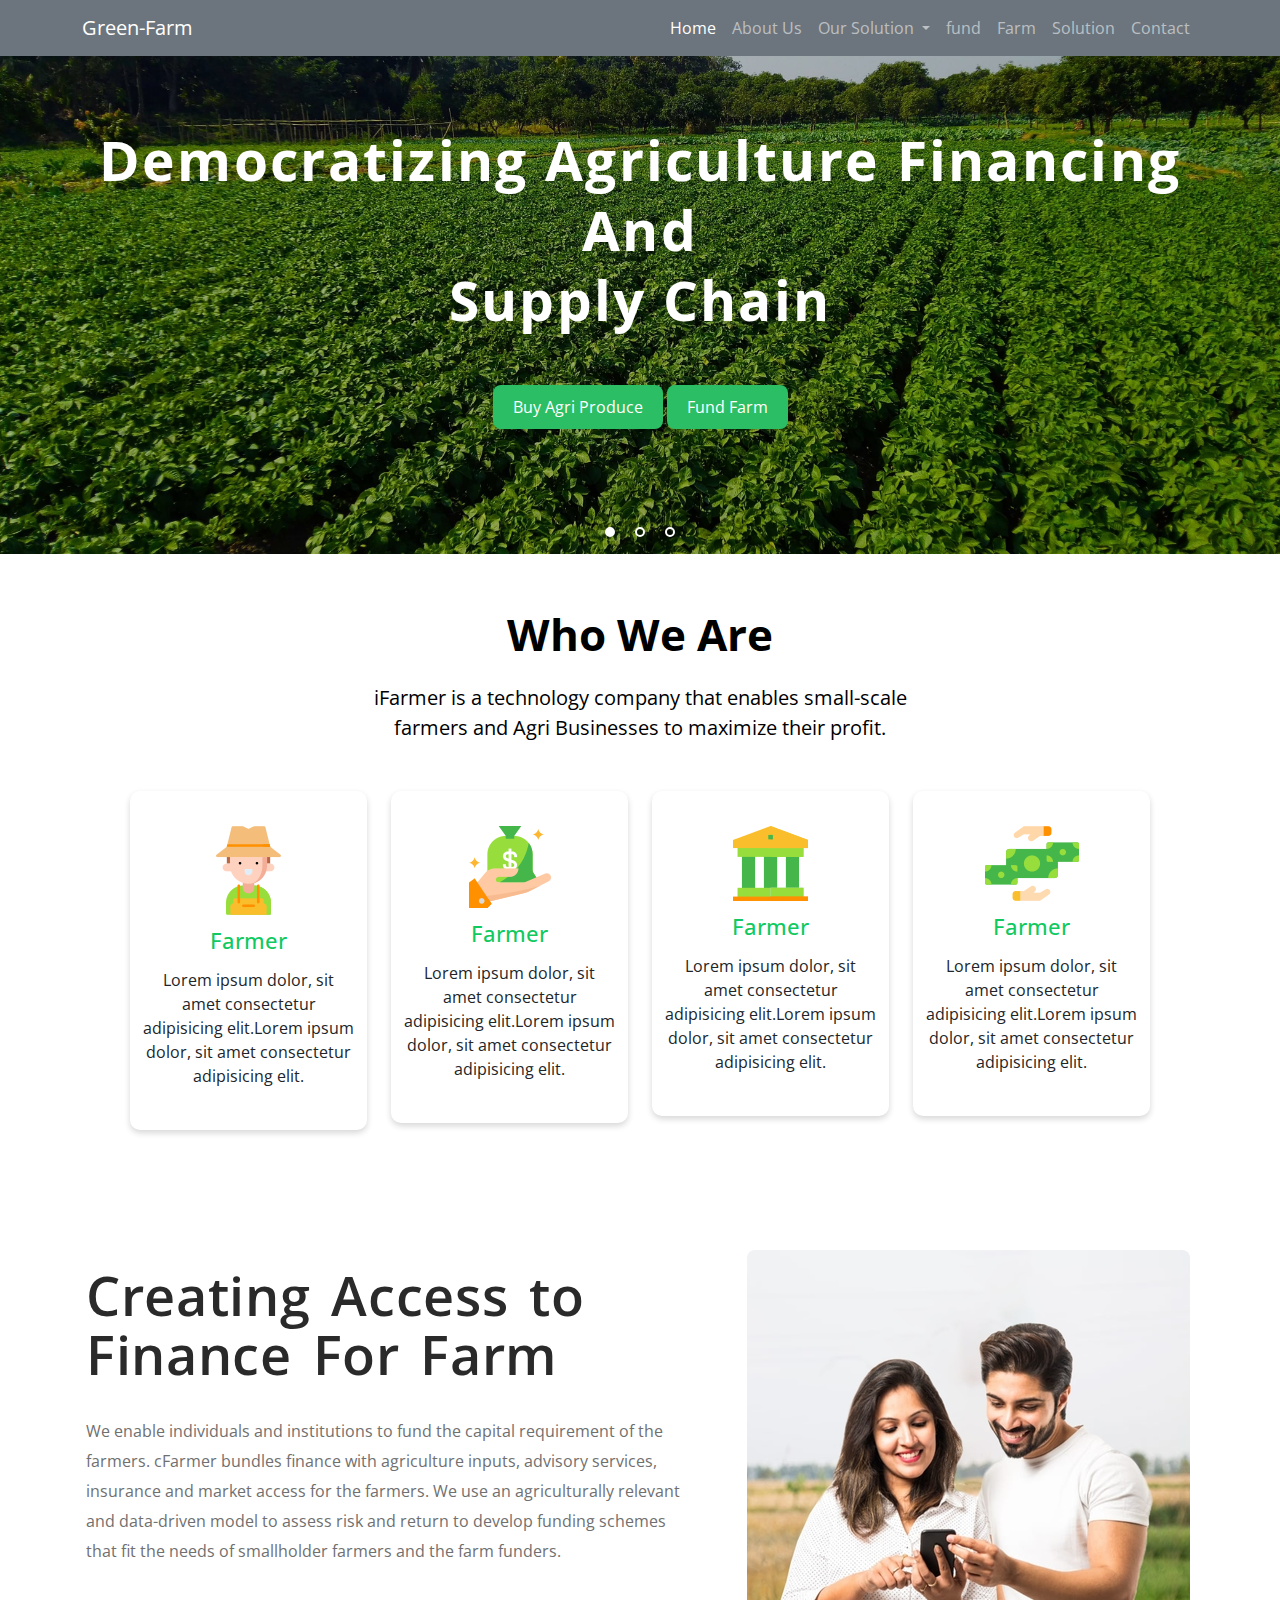
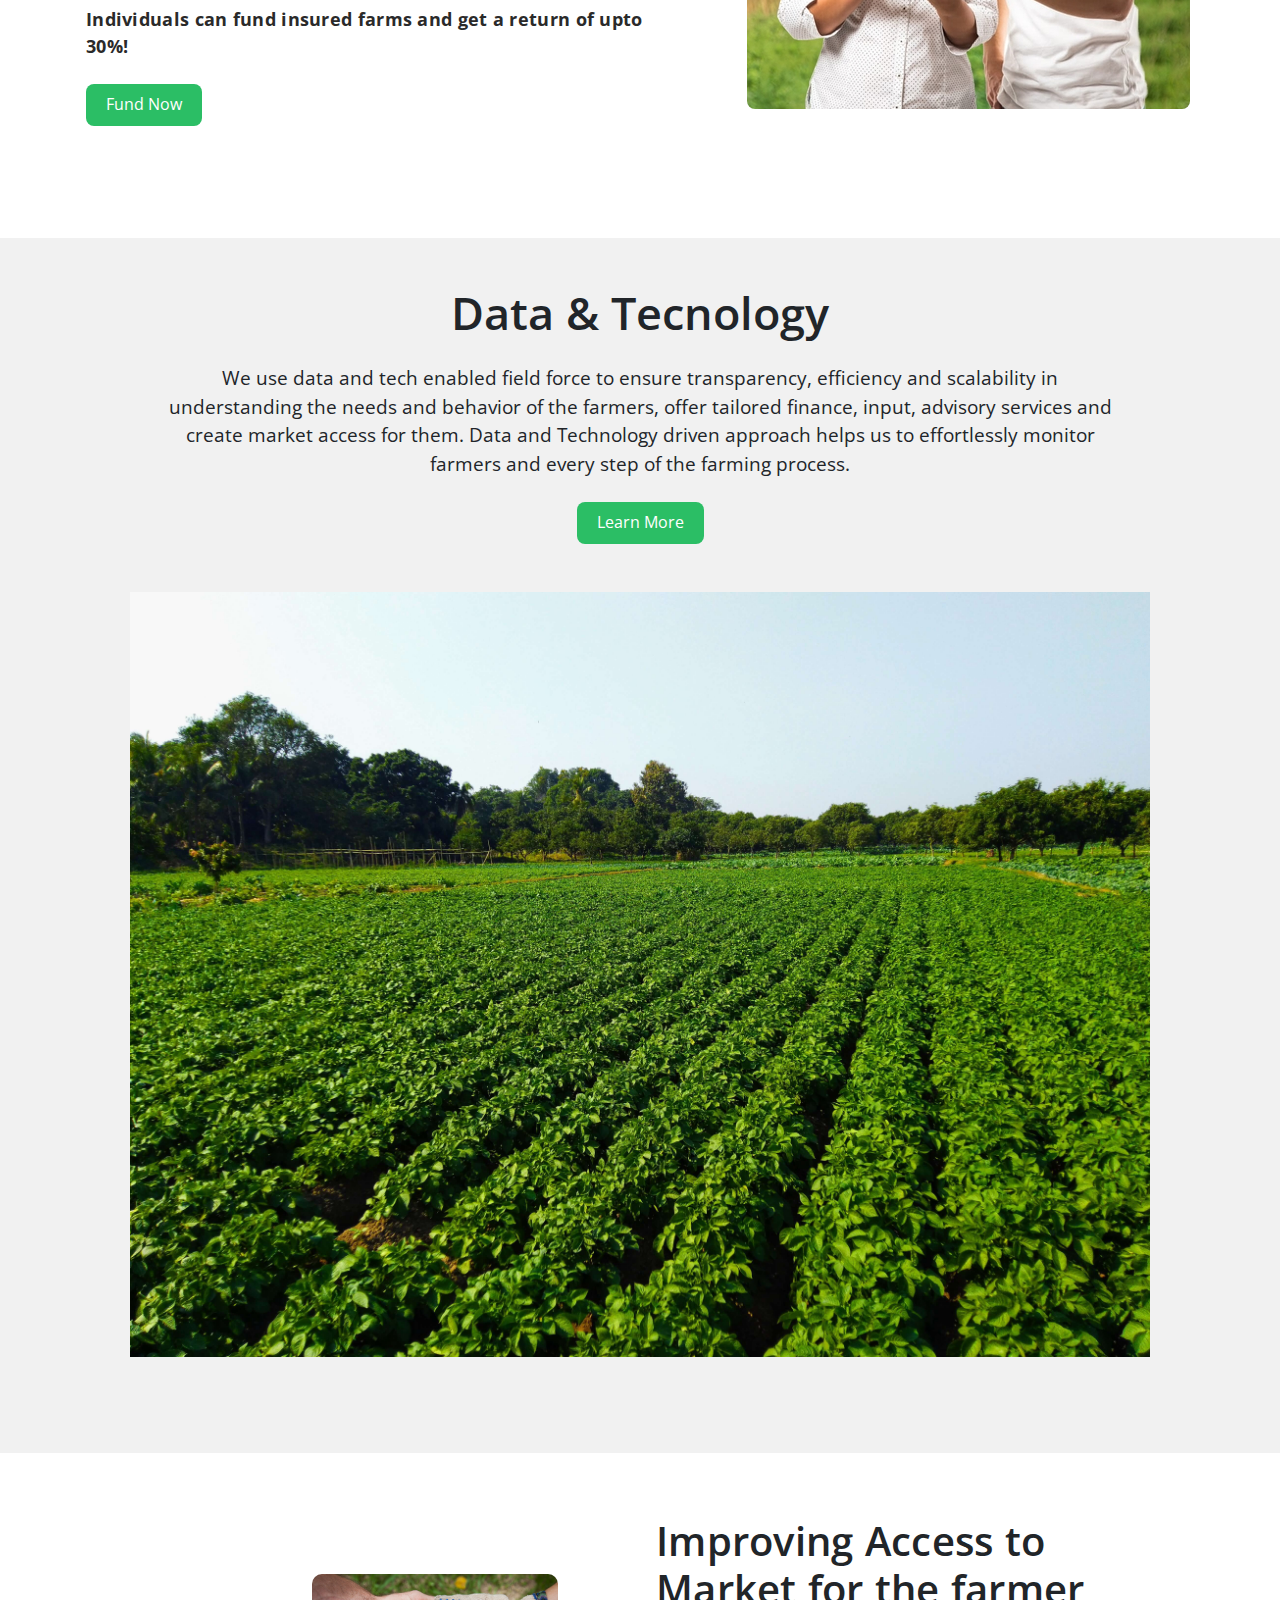
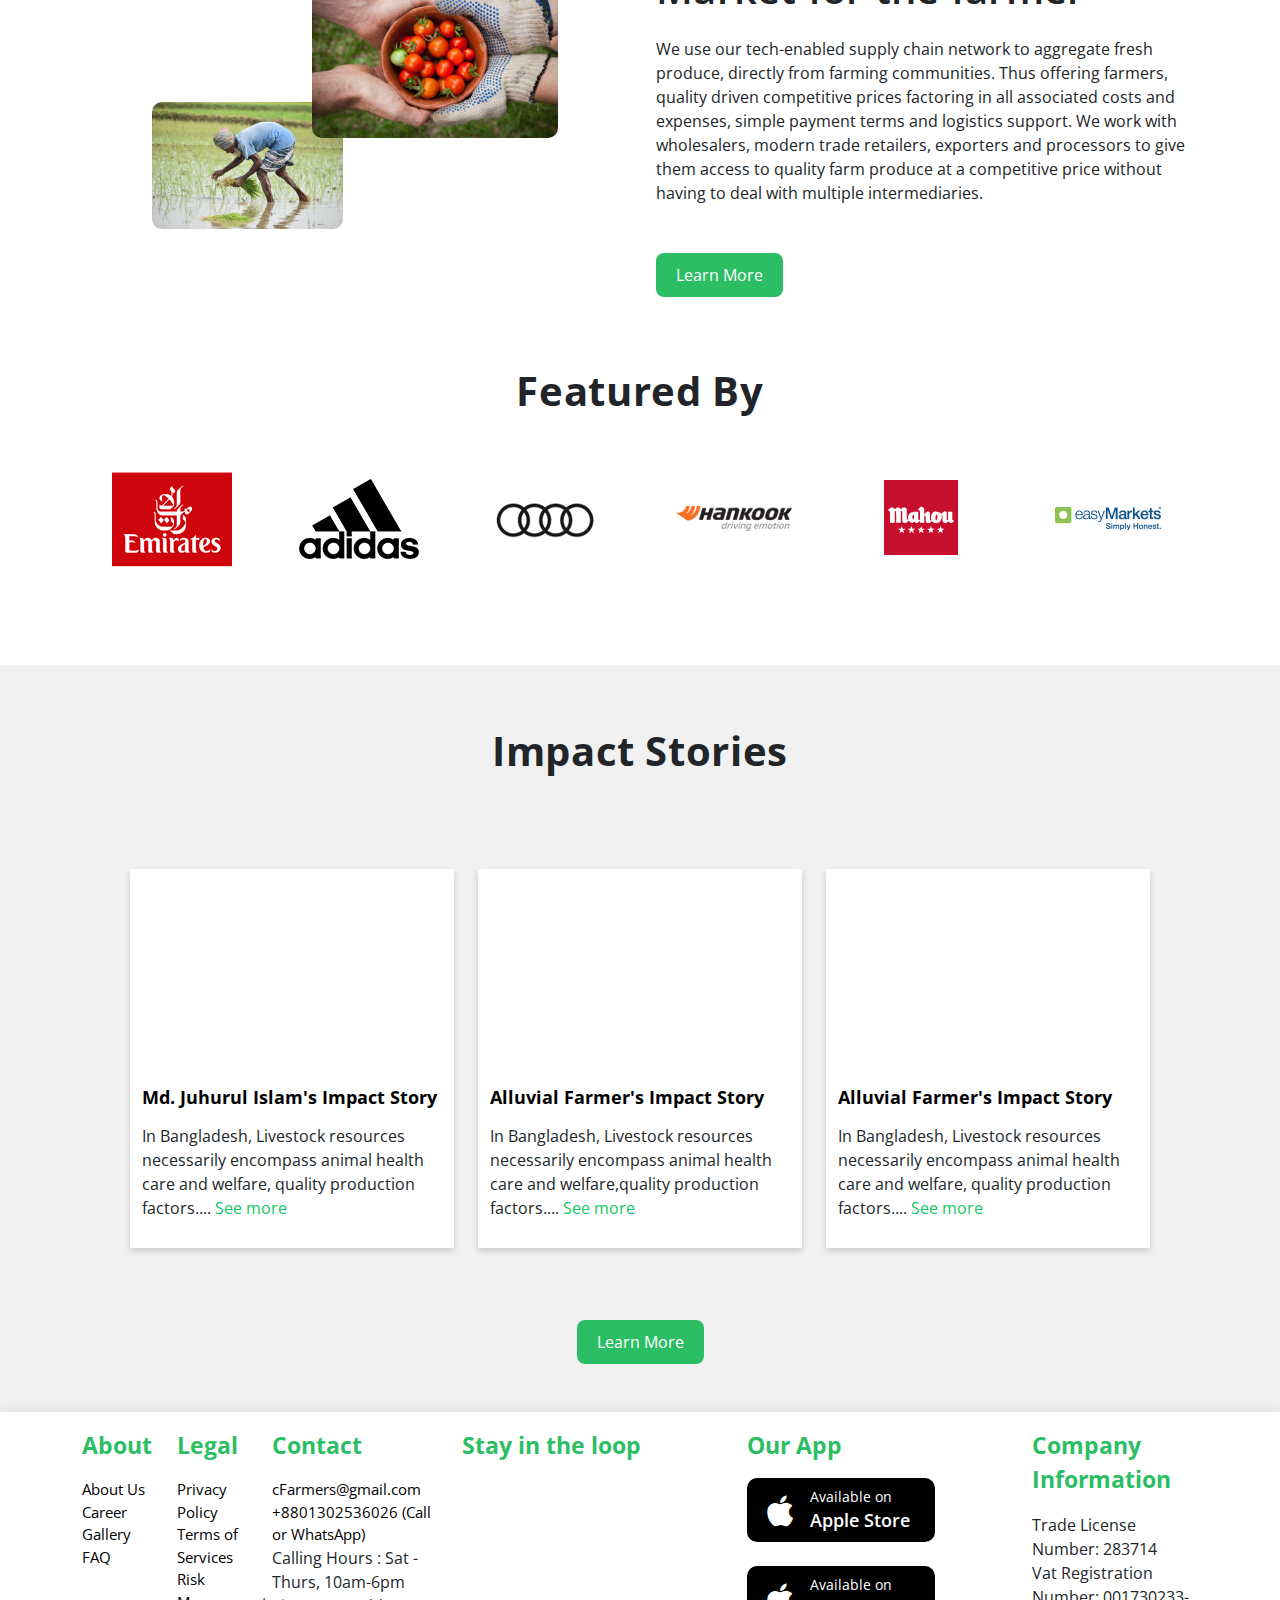
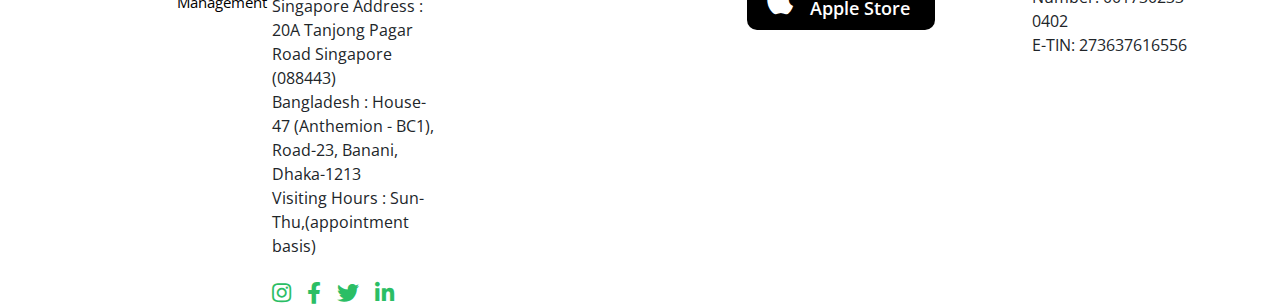
==== commit 5b5ba508: "add" ====
--- a/index.html
+++ b/index.html
@@ -89,6 +89,28 @@
                         </div>
                     </div>
                 </div>
+                <div class="banner banner_2">
+                    <div class="overlay">
+                        <div class="container banner-center">
+                            <div class="center index-banner">
+                                <h2>Democratizing Agriculture financing <span>And</span> supply chain</h2>
+                                <a href="#" class="btn-farm"> Buy Agri Produce</a>
+                                <a href="#" class="btn-farm"> Fund Farm</a>
+                            </div>
+                        </div>
+                    </div>
+                </div>
+                <div class="banner banner_3">
+                    <div class="overlay">
+                        <div class="container banner-center">
+                            <div class="center index-banner">
+                                <h2>Democratizing Agriculture financing <span>And</span> supply chain</h2>
+                                <a href="#" class="btn-farm"> Buy Agri Produce</a>
+                                <a href="#" class="btn-farm"> Fund Farm</a>
+                            </div>
+                        </div>
+                    </div>
+                </div>
             </div>
         </section>
         <!-- banner part end -->
@@ -113,7 +135,7 @@
                 <div class="col-xl-3 col-lg-4 col-sm-6 mb-4">
                     <div class="card-item">
                         <div class="card-image">
-                            <img src="images/card-img/farmer-30.png" alt="">
+                            <img src="images/card-img/index-card-1.png" alt="">
                         </div>
                         <div class="card-text">
                             <h3>Farmer</h3>
@@ -125,7 +147,7 @@
                 <div class="col-xl-3 col-lg-4 col-sm-6 mb-4">
                     <div class="card-item">
                         <div class="card-image">
-                            <img src="images/card-img/farmer-30.png" alt="">
+                            <img src="images/card-img/index-card-2.png" alt="">
                         </div>
                         <div class="card-text">
                             <h3>Farmer</h3>
@@ -137,7 +159,7 @@
                 <div class="col-xl-3 col-lg-4 col-sm-6 mb-4">
                     <div class="card-item">
                         <div class="card-image">
-                            <img src="images/card-img/farmer-30.png" alt="">
+                            <img src="images/card-img/index-card-3.png" alt="">
                         </div>
                         <div class="card-text">
                             <h3>Farmer</h3>
@@ -149,7 +171,7 @@
                 <div class="col-xl-3 col-lg-4 col-sm-6">
                     <div class="card-item">
                         <div class="card-image">
-                            <img src="images/card-img/farmer-30.png" alt="">
+                            <img src="images/card-img/index-card-4.png" alt="">
                         </div>
                         <div class="card-text">
                             <h3>Farmer</h3>
@@ -192,9 +214,8 @@
                 <div class="col-xl-12">
                     <div class="text-center">
                         <h2 class="tecnology-title">Data <span class="responsive-and">&</span> Tecnology</h2>
-                        <p class="tecnology-content p-xl-4 pt-3 pb-3">Lorem ipsum dolor sit, amet consectetur adipisicing elit. Deleniti, nulla!
-                            Architecto laudantium harum dolorum alias nobis laboriosam non sit qui consequuntur provident
-                            corrupti id amet, cupiditate voluptas possimus. Molestias, corrupti?
+                        <p class="tecnology-content p-xl-4 pt-3 pb-3">
+                            We use data and tech enabled field force to ensure transparency, efficiency and scalability in understanding the needs and behavior of the farmers, offer tailored finance, input, advisory services and create market access for them. Data and Technology driven approach helps us to effortlessly monitor farmers and every step of the farming process.
                         </p>
                         <a href="#" class="btn-farm mid-btn pt-2">Learn More</a>
                     </div>
@@ -214,23 +235,21 @@
             <div class="row">
                 <div class="col-xl-6 col-lg-6 improve">
                     <div class="improve-item improve-item_1">
-                        <img src="images/we.jpg" alt="">
+                        <img src="images/banner/cFarmerBanner-1.jpg" alt="">
                     </div>
                     <div class="improve-item improve-item_2">
-                        <img src="images/we.jpg" alt="">
+                        <img src="images/banner/cFarmerBanner-2.jpg" alt="">
                     </div>
                     <div class="improve-item improve-item_3">
-                        <img src="images/we.jpg" alt="">
+                        <img src="images/banner/cFarmerBanner-3.jpg" alt="">
                     </div>
                 </div>
                 <div class="col-xl-6 col-lg-6 p-3 improve-title d-flex align-items-center">
                     <div>
                         <h2 class="pb-4">Improving Access to Market for the farmer</h2>
-                        <p class="pb-5">Lorem ipsum dolor, sit amet consectetur adipisicing elit. Labore culpa quam unde.
-                            Laboriosam magni
-                            eveniet quidem doloribus commodi obcaecati adipisci repellendus, hic ea, quia praesentium
-                            doloremque nesciunt
-                            voluptatem modi cumque!</p>
+                        <p class="pb-5">
+                            We use our tech-enabled supply chain network to aggregate fresh produce, directly from farming communities. Thus offering farmers, quality driven competitive prices factoring in all associated costs and expenses, simple payment terms and logistics support. We work with wholesalers, modern trade retailers, exporters and processors to give them access to quality farm produce at a competitive price without having to deal with multiple intermediaries.
+                        </p>
                         <a href="#" class="btn-farm mid-btn">Learn More </a>
                     </div>
                 </div>
@@ -294,9 +313,8 @@
                                 allowfullscreen></iframe>
                         </div>
                         <div class="card-text card_text_2">
-                            <h3>Farmer</h3>
-                            <p class="pt-3 pb-3 pt-sm-0">Lorem ipsum dolor, sit amet consectetur adipisicing elit. Amet
-                                nulla dolor, alias optio corporis, tempore repellendus minima impedit qui dicta earum </p>
+                            <h3>Md. Juhurul Islam's Impact Story</h3>
+                            <p class="pt-3 pb-3 pt-sm-0">In Bangladesh, Livestock resources necessarily encompass animal health care and welfare, quality production factors.... <a href="#" class="see-more" >See more </a> </p>
                         </div>
                     </div>
                 </div>
@@ -309,9 +327,8 @@
                                 allowfullscreen></iframe>
                         </div>
                         <div class="card-text card_text_2">
-                            <h3>Farmer</h3>
-                            <p class="pt-3 pb-3 pt-sm-0">Lorem ipsum dolor, sit amet consectetur adipisicing elit. Amet
-                                nulla dolor, alias optio corporis, tempore repellendus minima impedit qui dicta earum </p>
+                            <h3>Alluvial Farmer's Impact Story</h3>
+                            <p class="pt-3 pb-3 pt-sm-0">In Bangladesh, Livestock resources necessarily encompass animal health care and welfare,quality production factors.... <a href="#" class="see-more">See more </a> </p>
                         </div>
                     </div>
                 </div>
@@ -324,9 +341,8 @@
                                 allowfullscreen></iframe>
                         </div>
                         <div class="card-text card_text_2">
-                            <h3>Farmer</h3>
-                            <p class="pt-3 pb-3 pt-sm-0">Lorem ipsum dolor, sit amet consectetur adipisicing elit. Amet
-                                nulla dolor, alias optio corporis, tempore repellendus minima impedit qui dicta earum </p>
+                            <h3>Alluvial Farmer's Impact Story</h3>
+                            <p class="pt-3 pb-3 pt-sm-0">In Bangladesh, Livestock resources necessarily encompass animal health care and welfare, quality production factors.... <a href="#" class="see-more">See more </a> </p>
                         </div>
                     </div>
                 </div>
--- a/css/style.css
+++ b/css/style.css
@@ -22,21 +22,24 @@
     font-size: 22px;
     border: 1px solid gray;
 }
-
+#navbarSupportedContent ul li.active a{
+    color: #fff;
+   
+}
 
 
 /* banner part */
 
 #banner-part .banner{
-    background: url(../images/we-3.jpg) no-repeat center;
+    background: url(../images/banner/cFarmerbanner-4.jpg) no-repeat center;
     background-size: cover;
 }
 #banner-part .banner_2{
-    background: url(../images/we.jpg) no-repeat center;
+    background: url(../images/banner/cFarmerBanner-2.jpg) no-repeat center;
     background-size: cover;
 }
 #banner-part .banner_3{
-    background: url(../images/farm-1.jpg) no-repeat center;
+    background: url(../images/banner/cFarmerBanner-6.jpg) no-repeat center;
     background-size: cover;
 }
 #banner-part .banner .overlay{
@@ -132,10 +135,7 @@
     border-top-left-radius: 10px;
     border-top-right-radius: 10px;
 }
-.card-image img{
-    height: 100px;
-    width: 100px;
-}
+
 .card-text{
     padding: 12px;
     text-align: center;
@@ -238,10 +238,18 @@
         padding: 12px;
         text-align: left;
     }
+    .card_text_2 h3{
+        color: #000000;
+        font-size: 18px;
+        font-weight: 700;
+    }
     .card-vedio iframe {
     width: 324px;
     border: 0;
     height: 200px;
+    }
+    .see-more{
+        color: rgb(16, 201, 96);
     }
 
 /* impact stories end */
@@ -543,7 +551,7 @@
     justify-content: space-between;
 }
 .price_tag{
-    transform:translate(37.5%,-135%);
+    transform: translate(42.5%,-129%);
 }
 .price_tag span{
     padding:10px 20px ;
@@ -580,6 +588,9 @@
 /* impact stories */
 #farm-impact-stories{
     background: #f0fbf4;
+}
+.stories-vedio iframe{
+    height: 200px;
 }
 
 
